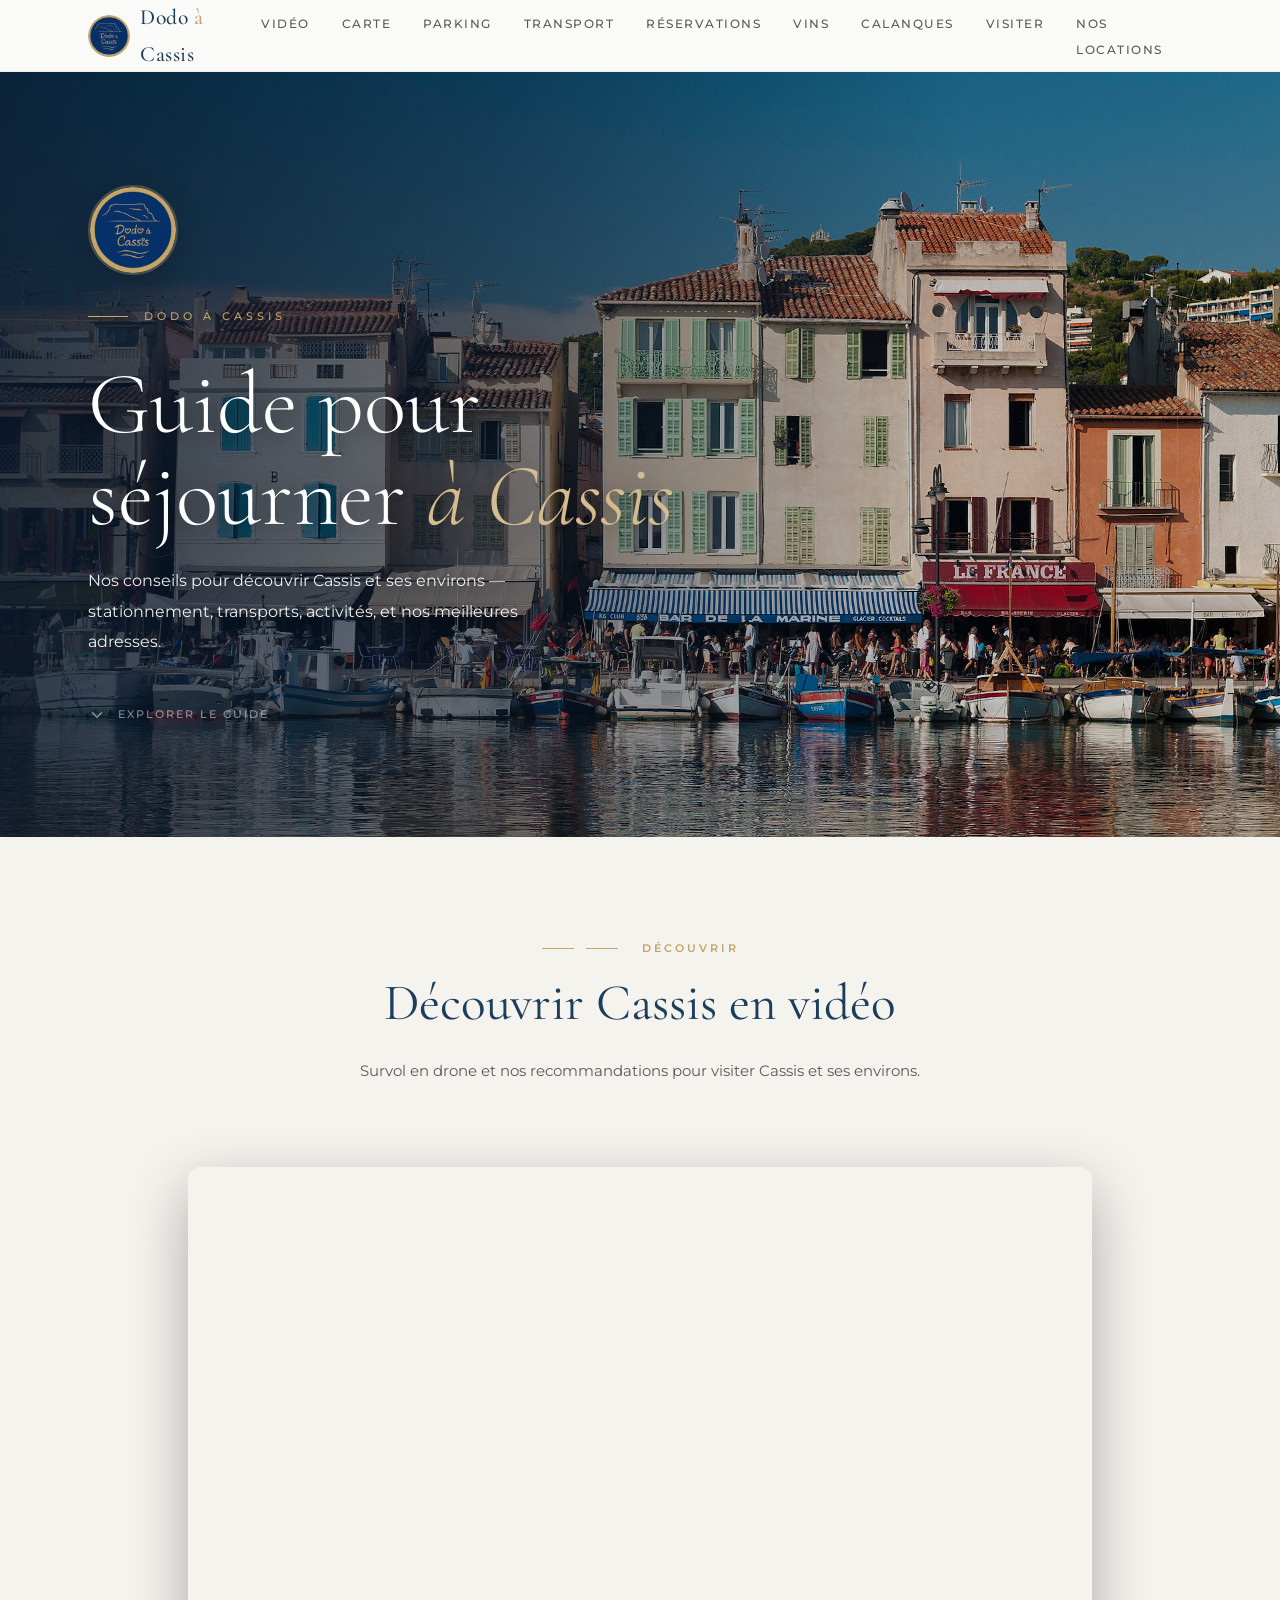
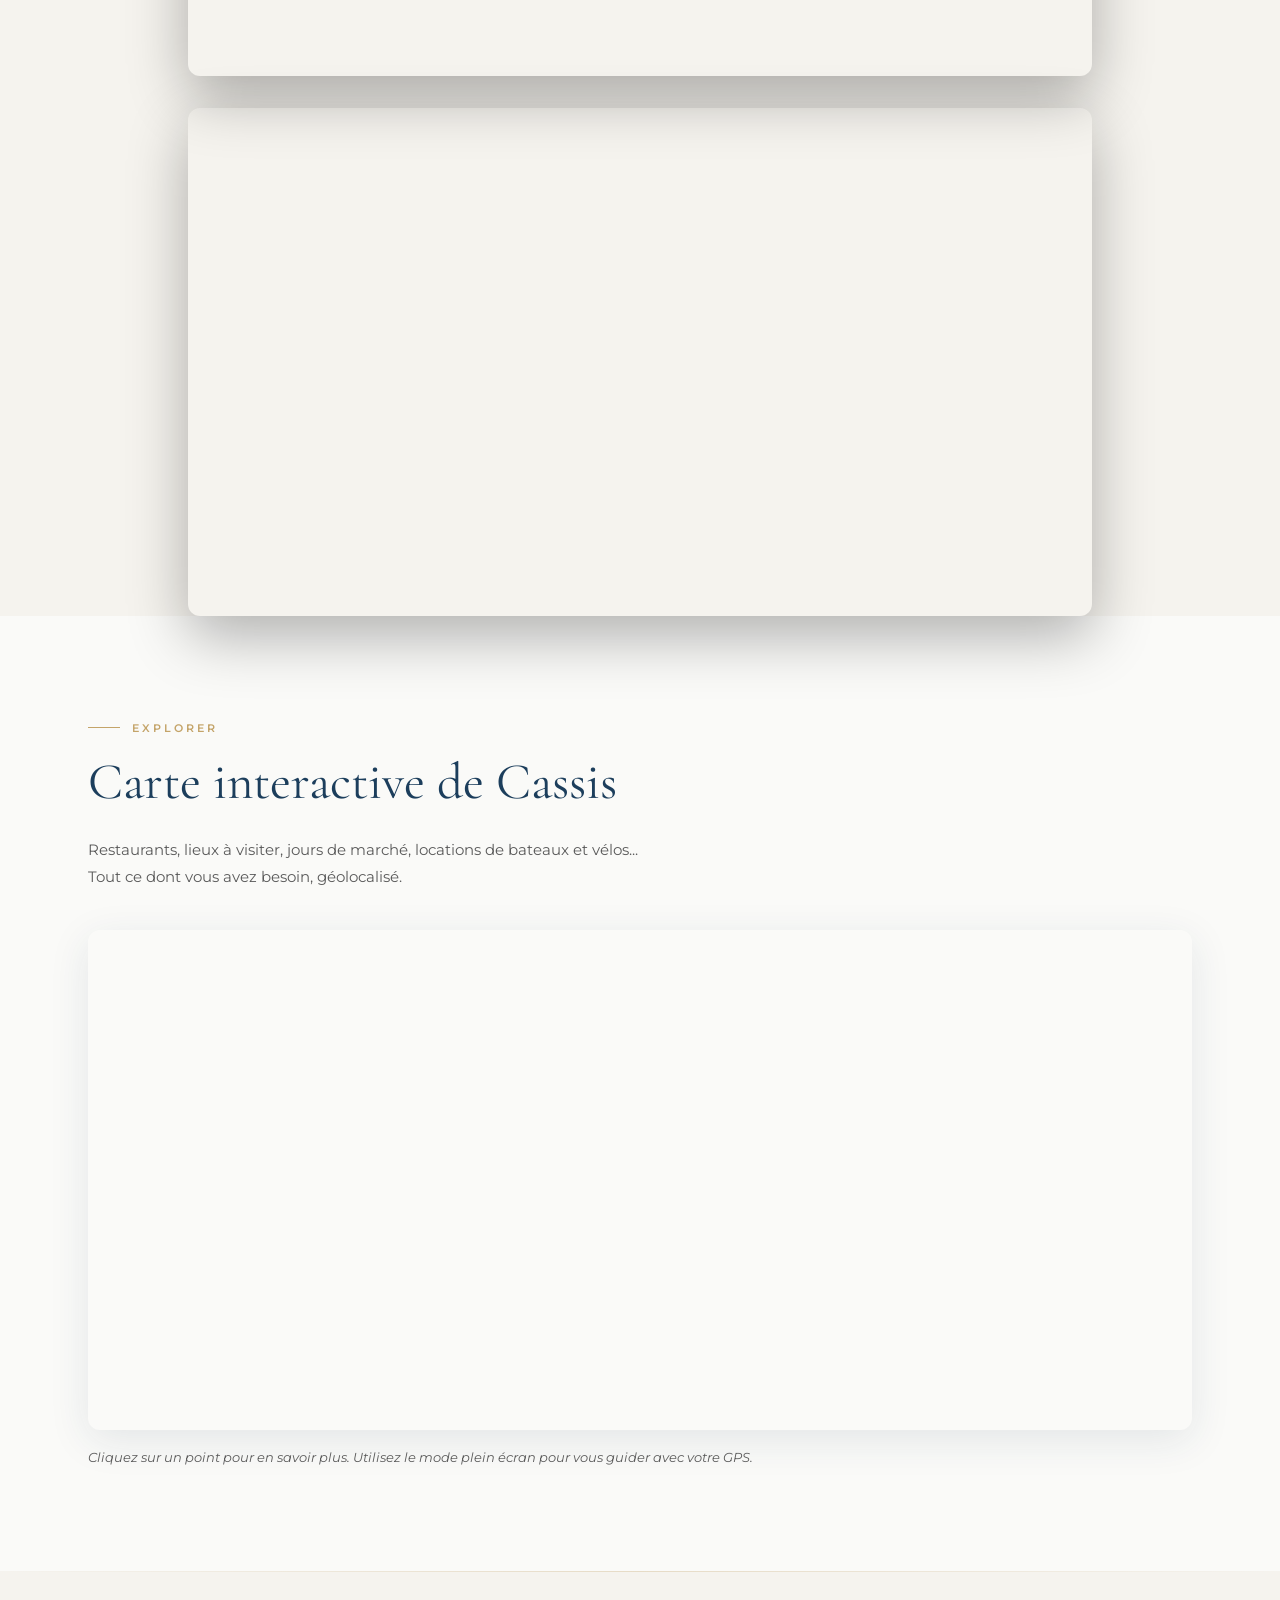
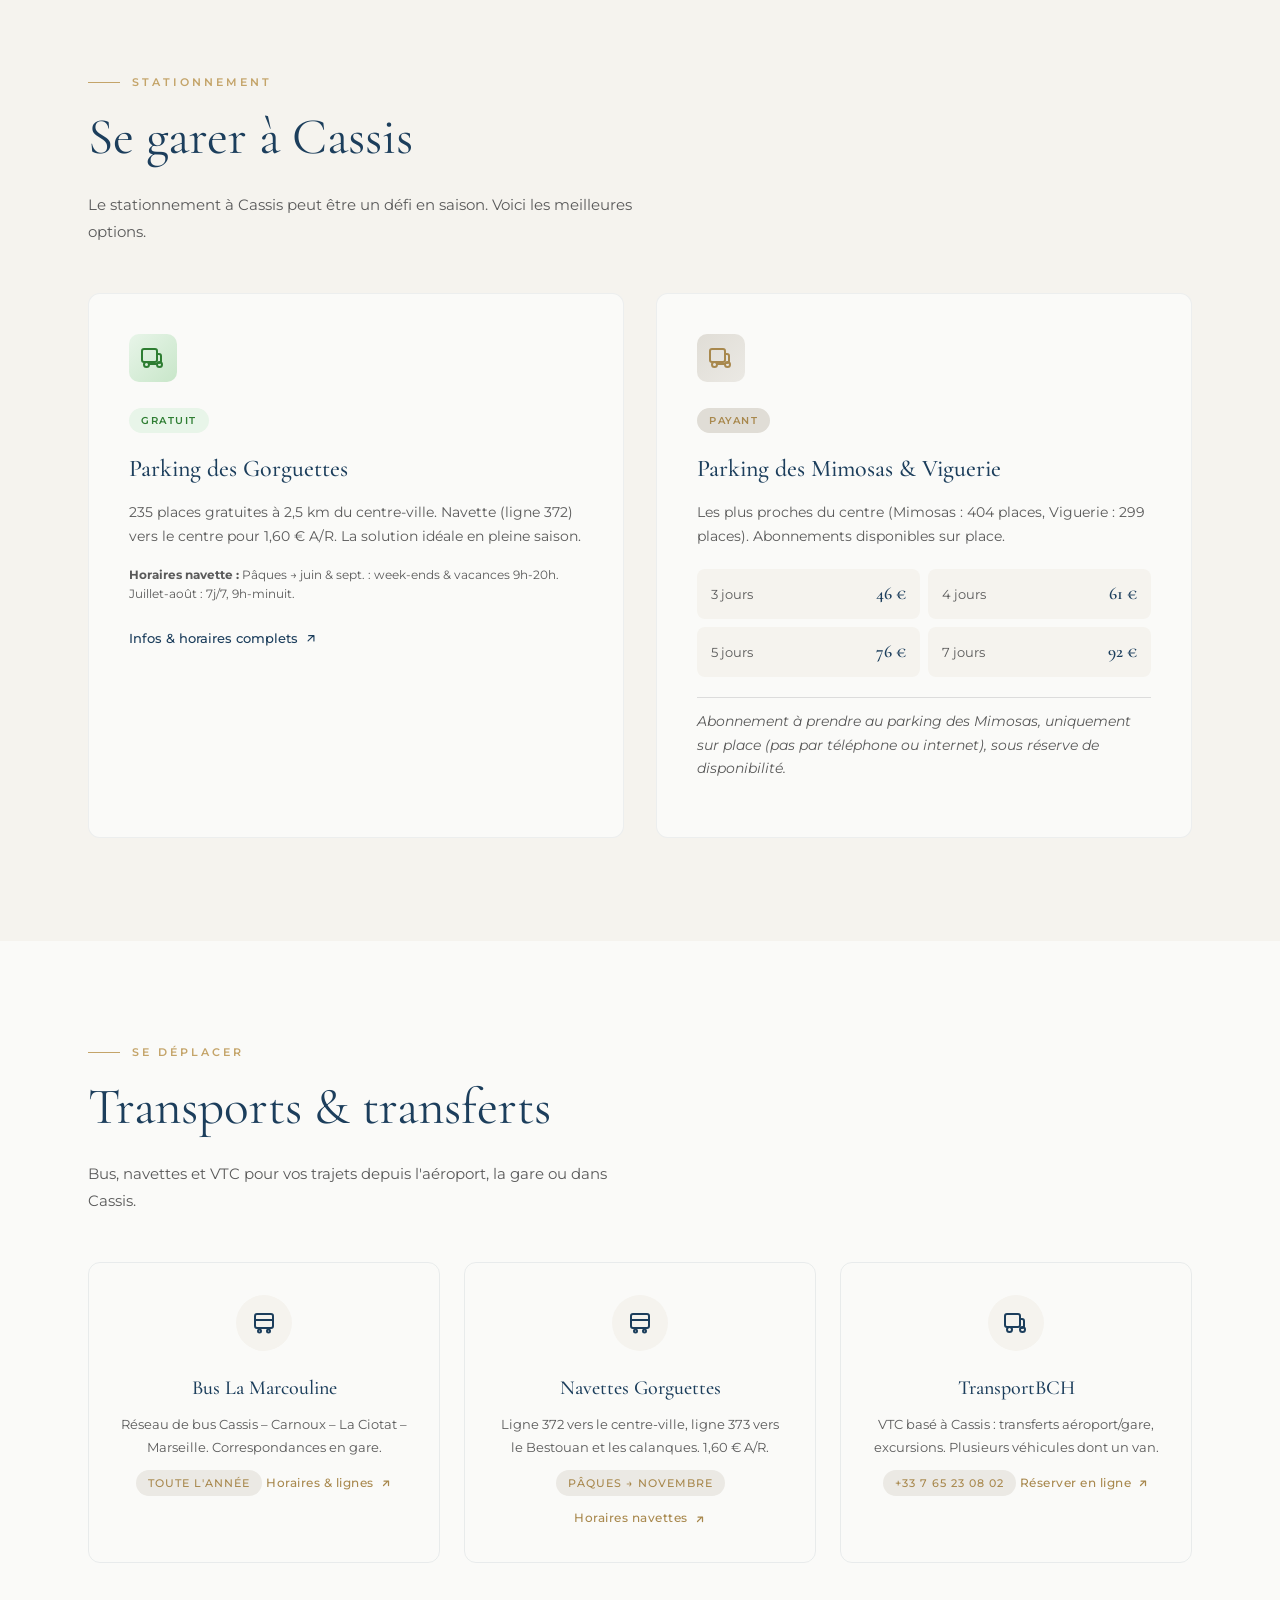
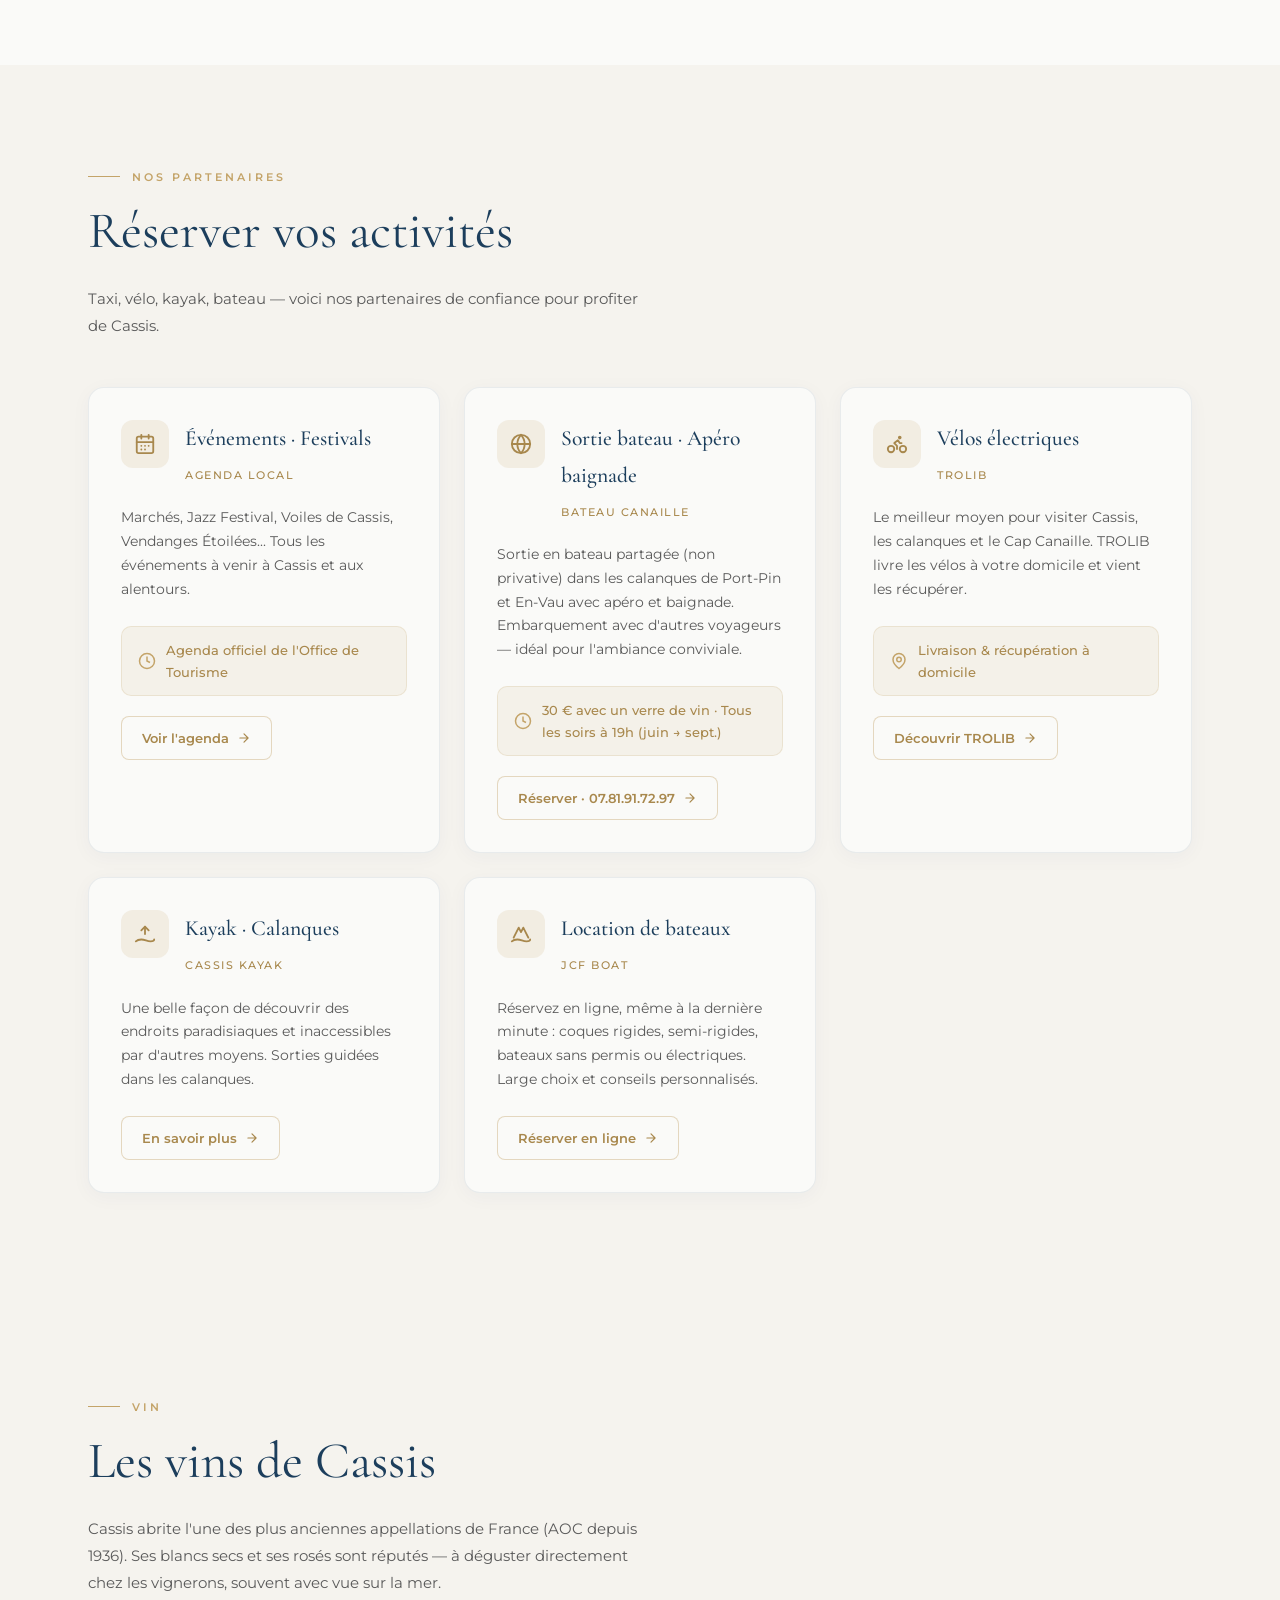
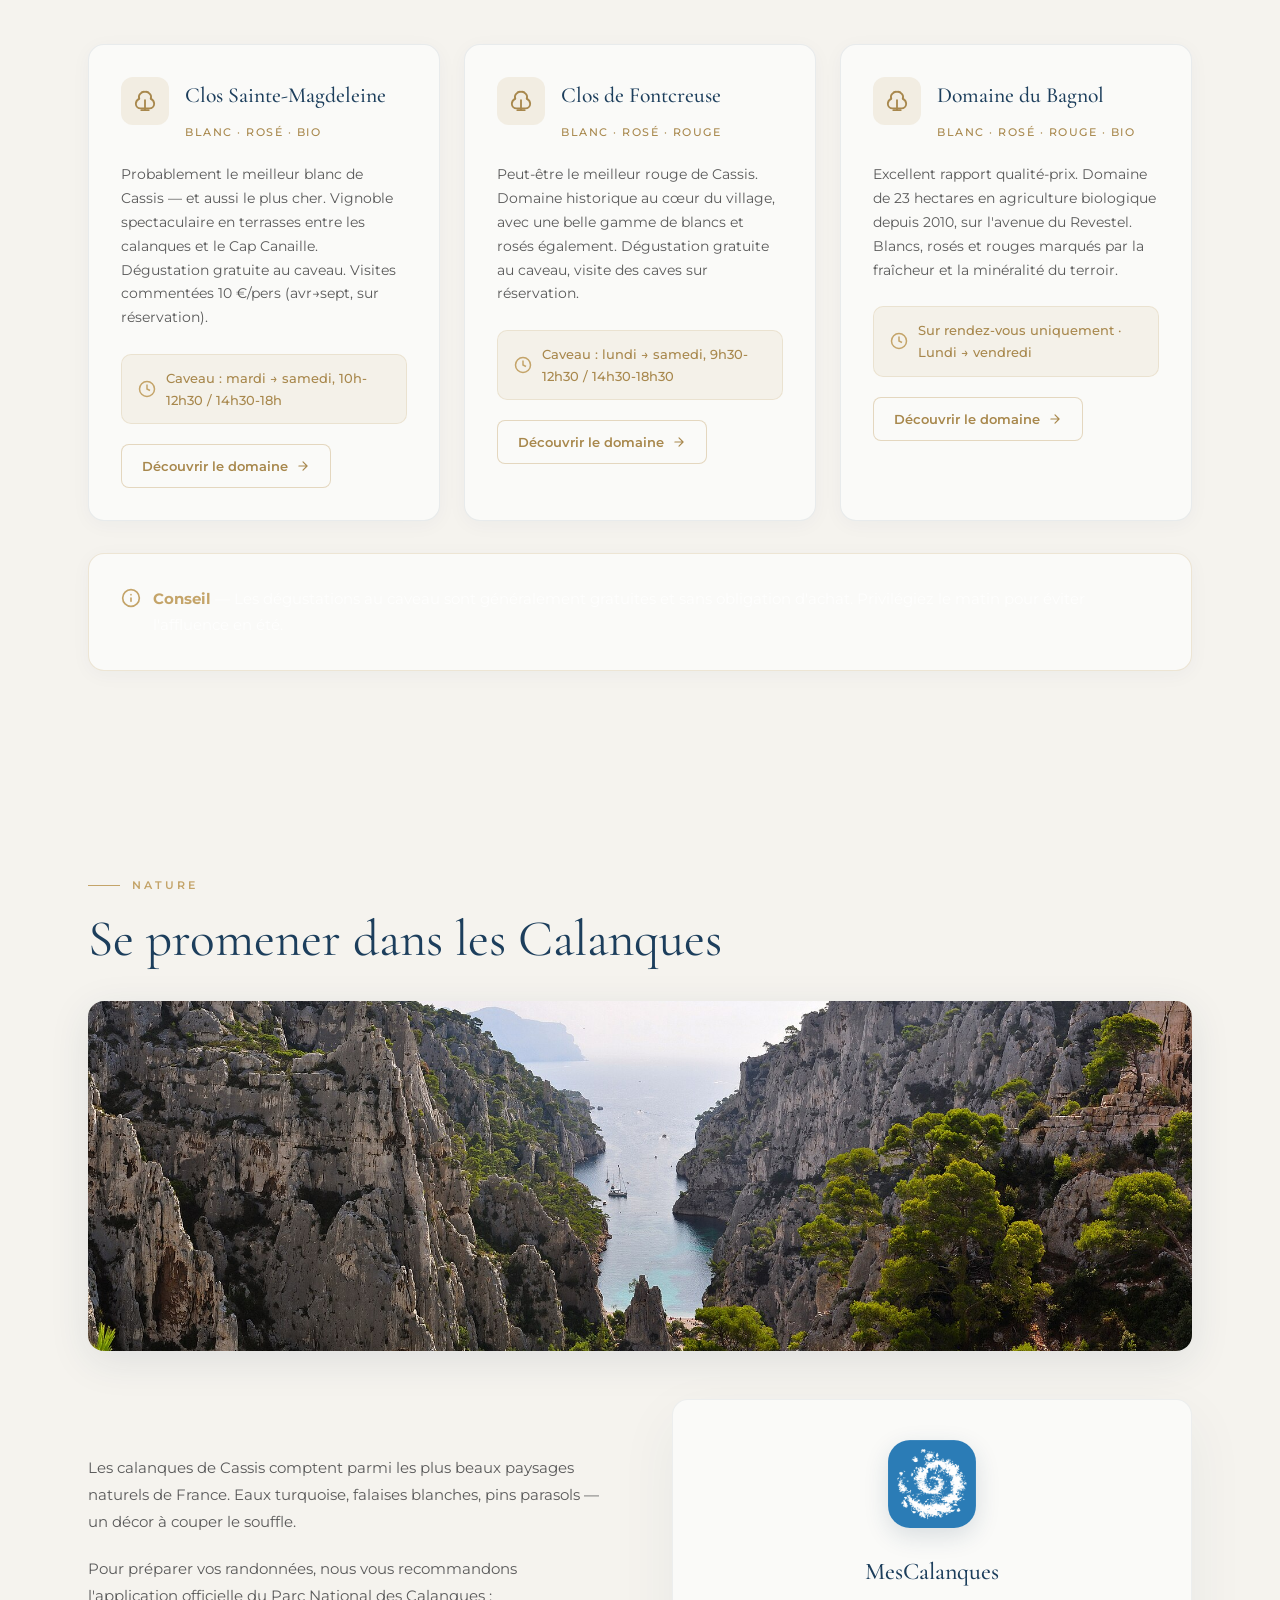
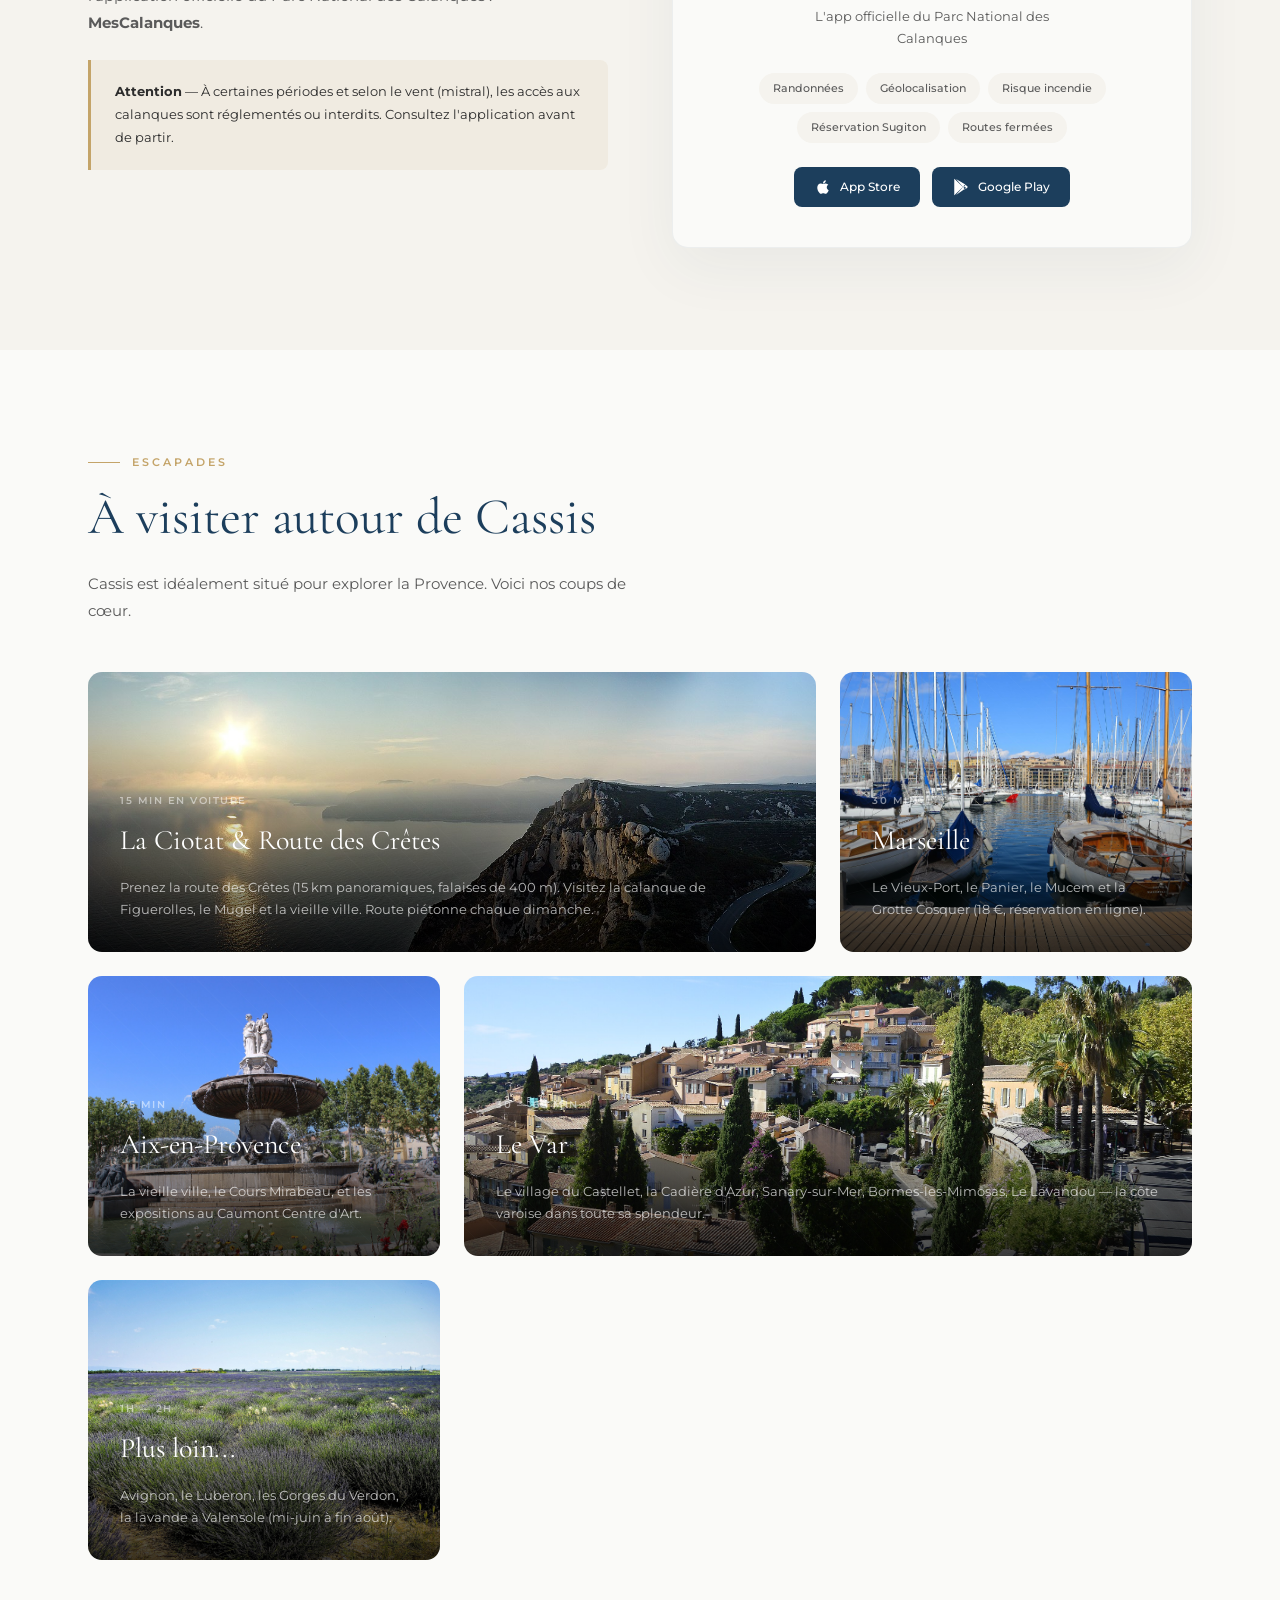
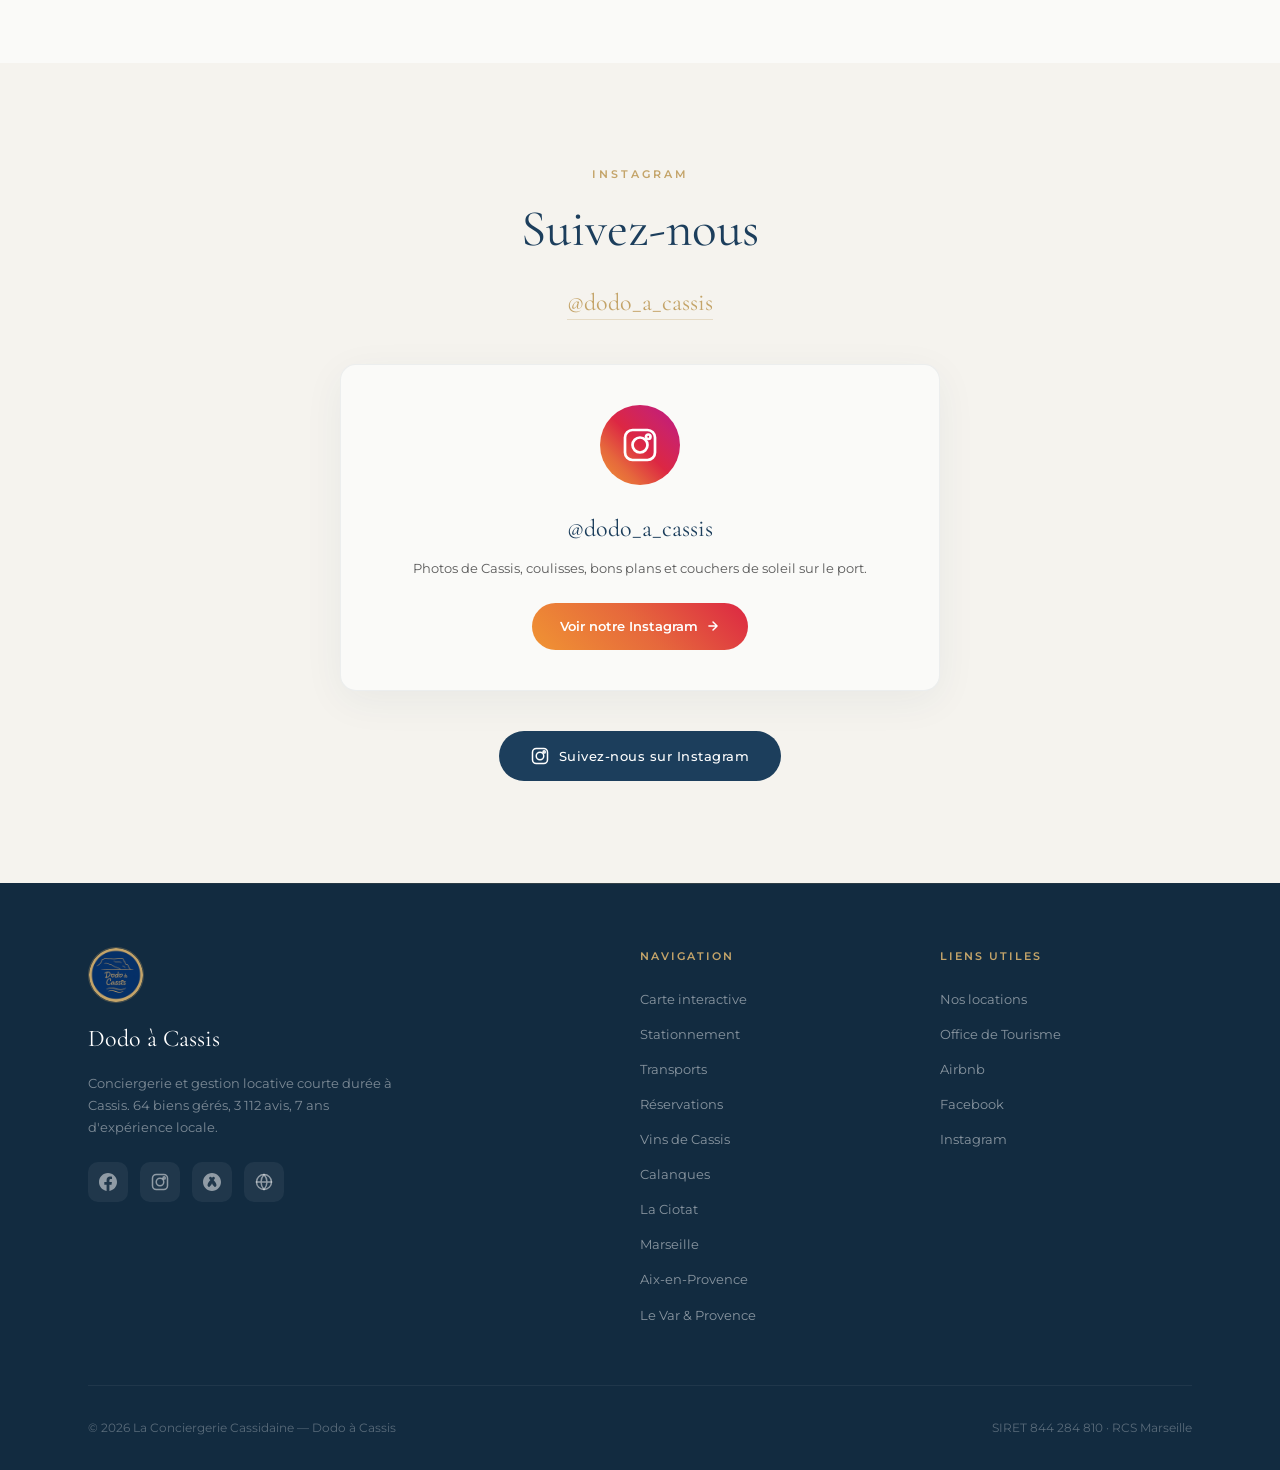
==== index.html @ c1a2d2fc "feat: add wine tasting section (Vins de Cassis) 3 domains: Clos Sainte-Magdeleine (best white), Clos" ====
<!DOCTYPE html>
<html lang="fr">
<head>
    <meta charset="UTF-8">
    <meta name="viewport" content="width=device-width, initial-scale=1.0">
    <title>Guide pour séjourner à Cassis — Dodo à Cassis</title>
    <link rel="preconnect" href="https://fonts.googleapis.com">
    <link rel="preconnect" href="https://fonts.gstatic.com" crossorigin>
    <link href="https://fonts.googleapis.com/css2?family=Cormorant+Garamond:ital,wght@0,300;0,400;0,500;0,600;0,700;1,300;1,400;1,500&family=Montserrat:ital,wght@0,300;0,400;0,500;0,600;0,700;1,400&display=swap" rel="stylesheet">
    <link rel="stylesheet" href="style.css">
</head>
<body>

    <!-- ==========================================
         NAVIGATION
         ========================================== -->
    <nav class="nav" id="nav">
        <div class="nav__inner">
            <a href="https://dodo-a-cassis.com" class="nav__logo">
                <img src="dodo_cassis_capcanaille_gold.png" alt="Dodo à Cassis" class="nav__logo-img">
                <span class="nav__logo-text">Dodo <em>à</em> Cassis</span>
            </a>
            <ul class="nav__links" id="navLinks">
                <li><a href="#video">Vidéo</a></li>
                <li><a href="#carte">Carte</a></li>
                <li><a href="#parking">Parking</a></li>
                <li><a href="#transport">Transport</a></li>
                <li><a href="#reservations">Réservations</a></li>
                <li><a href="#vins">Vins</a></li>
                <li><a href="#calanques">Calanques</a></li>
                <li><a href="#visiter">Visiter</a></li>
                <li><a href="https://dodo-a-cassis.com" target="_blank">Nos locations</a></li>
            </ul>
            <button class="nav__mobile-toggle" id="mobileToggle" aria-label="Menu">
                <span></span>
                <span></span>
                <span></span>
            </button>
        </div>
    </nav>

    <!-- ==========================================
         HERO
         ========================================== -->
    <section class="hero">
        <div class="hero__bg"></div>
        <div class="hero__pattern"></div>
        <div class="hero__content">
            <div class="hero__logo-wrapper">
                <img src="dodo_cassis_capcanaille_gold.png" alt="Dodo à Cassis" class="hero__logo">
            </div>
            <p class="hero__label">Dodo à Cassis</p>
            <h1 class="hero__title">Guide pour séjourner <em>à Cassis</em></h1>
            <p class="hero__subtitle">
                Nos conseils pour découvrir Cassis et ses environs — stationnement, transports, activités, et nos meilleures adresses.
            </p>
            <div class="hero__scroll">
                <a href="#carte">
                    <svg width="18" height="18" viewBox="0 0 24 24" fill="none" stroke="currentColor" stroke-width="2" stroke-linecap="round" stroke-linejoin="round"><polyline points="6 9 12 15 18 9"/></svg>
                    Explorer le guide
                </a>
            </div>
        </div>
        <div class="hero__deco"></div>
    </section>

    <!-- ==========================================
         VIDEO
         ========================================== -->
    <section style="background:var(--cream);padding:0;" id="video">
        <div class="container" style="padding-top:var(--section-padding);padding-bottom:calc(var(--section-padding) * 0.5);">
            <div class="reveal" style="text-align:center;">
                <p class="section-label" style="justify-content:center;"><span style="display:inline-block;width:32px;height:1px;background:var(--gold);margin-right:12px;vertical-align:middle;"></span>Découvrir</p>
                <h2 class="section-title">Découvrir Cassis en vidéo</h2>
                <p class="section-subtitle" style="margin:0 auto 2rem;">
                    Survol en drone et nos recommandations pour visiter Cassis et ses environs.
                </p>
            </div>
        </div>
        <div style="max-width:1000px;margin:0 auto;padding:0 clamp(1.5rem,4vw,3rem);">
            <!-- Video drone -->
            <div class="reveal reveal-delay-1" style="position:relative;padding-bottom:56.25%;height:0;border-radius:12px;overflow:hidden;box-shadow:0 20px 60px rgba(0,0,0,0.3);margin-bottom:2rem;">
                <iframe src="https://www.youtube.com/embed/UbqbiJ9AveE?rel=0&modestbranding=1&start=4" title="Cassis vu du ciel — Drone" frameborder="0" allow="accelerometer; autoplay; clipboard-write; encrypted-media; gyroscope; picture-in-picture" allowfullscreen style="position:absolute;top:0;left:0;width:100%;height:100%;"></iframe>
            </div>
            <!-- Video carte interactive -->
            <div class="reveal reveal-delay-2" style="position:relative;padding-bottom:56.25%;height:0;border-radius:12px;overflow:hidden;box-shadow:0 20px 60px rgba(0,0,0,0.3);">
                <iframe src="https://www.youtube.com/embed/mKFHBfoegTI?rel=0&modestbranding=1" title="Carte interactive de Cassis — Dodo à Cassis" frameborder="0" allow="accelerometer; autoplay; clipboard-write; encrypted-media; gyroscope; picture-in-picture" allowfullscreen style="position:absolute;top:0;left:0;width:100%;height:100%;"></iframe>
            </div>
        </div>
    </section>

    <!-- ==========================================
         CARTE INTERACTIVE
         ========================================== -->
    <section class="carte-section" id="carte">
        <div class="container">
            <div class="reveal">
                <p class="section-label">Explorer</p>
                <h2 class="section-title">Carte interactive de Cassis</h2>
                <p class="section-subtitle">
                    Restaurants, lieux à visiter, jours de marché, locations de bateaux et vélos... Tout ce dont vous avez besoin, géolocalisé.
                </p>
            </div>
            <div class="reveal reveal-delay-1" style="width:100%;border-radius:12px;overflow:hidden;margin-top:2.5rem;box-shadow:0 10px 40px rgba(28,62,92,0.1);">
                <iframe src="https://www.google.com/maps/d/u/0/embed?mid=1ZBq6OfjT7y-u83mIztomYptnmdU&ll=43.20346882754553%2C5.52403824956853&z=13" width="100%" height="500" style="border:0;display:block;" allowfullscreen loading="lazy"></iframe>
            </div>
            <p class="carte__map-hint reveal reveal-delay-2" style="font-size:13px;color:var(--text-light);margin-top:1rem;">
                <em>Cliquez sur un point pour en savoir plus. Utilisez le mode plein écran pour vous guider avec votre GPS.</em>
            </p>
        </div>
    </section>

    <!-- ==========================================
         PARKING
         ========================================== -->
    <section class="parking-section" id="parking">
        <div class="container">
            <div class="reveal">
                <p class="section-label">Stationnement</p>
                <h2 class="section-title">Se garer à Cassis</h2>
                <p class="section-subtitle">
                    Le stationnement à Cassis peut être un défi en saison. Voici les meilleures options.
                </p>
            </div>
            <div class="parking-grid">
                <!-- Gorguettes -->
                <div class="parking-card reveal reveal-delay-1">
                    <div class="parking-card__icon parking-card__icon--free">
                        <svg width="24" height="24" viewBox="0 0 24 24" fill="none" stroke="currentColor" stroke-width="2" stroke-linecap="round" stroke-linejoin="round">
                            <rect x="1" y="3" width="15" height="13" rx="2"/><path d="M16 8h2a2 2 0 0 1 2 2v5a2 2 0 0 1-2 2h-1"/><circle cx="5.5" cy="18.5" r="2.5"/><circle cx="18.5" cy="18.5" r="2.5"/><path d="M8 18h8"/>
                        </svg>
                    </div>
                    <span class="parking-card__badge parking-card__badge--free">Gratuit</span>
                    <h3>Parking des Gorguettes</h3>
                    <p>235 places gratuites à 2,5 km du centre-ville. Navette (ligne 372) vers le centre pour 1,60 &euro; A/R. La solution idéale en pleine saison.</p>
                    <p style="font-size:12px;color:var(--text-light);margin-top:0.5rem;line-height:1.6;">
                        <strong>Horaires navette :</strong> Pâques &rarr; juin &amp; sept. : week-ends &amp; vacances 9h-20h. Juillet-août : 7j/7, 9h-minuit.
                    </p>
                    <a href="https://www.ot-cassis.com/parking-relais-des-gorguettes.html" target="_blank" style="display:inline-flex;align-items:center;gap:6px;font-size:13px;font-weight:500;color:var(--blue);margin-top:0.5rem;">
                        Infos &amp; horaires complets
                        <svg width="14" height="14" viewBox="0 0 24 24" fill="none" stroke="currentColor" stroke-width="2" stroke-linecap="round" stroke-linejoin="round"><path d="M7 17l9.2-9.2M17 17V8H8"/></svg>
                    </a>
                </div>
                <!-- Mimosas / Viguerie -->
                <div class="parking-card reveal reveal-delay-2">
                    <div class="parking-card__icon parking-card__icon--paid">
                        <svg width="24" height="24" viewBox="0 0 24 24" fill="none" stroke="currentColor" stroke-width="2" stroke-linecap="round" stroke-linejoin="round">
                            <rect x="1" y="3" width="15" height="13" rx="2"/><path d="M16 8h2a2 2 0 0 1 2 2v5a2 2 0 0 1-2 2h-1"/><circle cx="5.5" cy="18.5" r="2.5"/><circle cx="18.5" cy="18.5" r="2.5"/><path d="M8 18h8"/>
                        </svg>
                    </div>
                    <span class="parking-card__badge parking-card__badge--paid">Payant</span>
                    <h3>Parking des Mimosas &amp; Viguerie</h3>
                    <p>Les plus proches du centre (Mimosas : 404 places, Viguerie : 299 places). Abonnements disponibles sur place.</p>
                    <div class="tarif-grid">
                        <div class="tarif-item">
                            <span class="tarif-item__duration">3 jours</span>
                            <span class="tarif-item__price">46 &euro;</span>
                        </div>
                        <div class="tarif-item">
                            <span class="tarif-item__duration">4 jours</span>
                            <span class="tarif-item__price">61 &euro;</span>
                        </div>
                        <div class="tarif-item">
                            <span class="tarif-item__duration">5 jours</span>
                            <span class="tarif-item__price">76 &euro;</span>
                        </div>
                        <div class="tarif-item">
                            <span class="tarif-item__duration">7 jours</span>
                            <span class="tarif-item__price">92 &euro;</span>
                        </div>
                    </div>
                    <p class="parking-card__note">
                        Abonnement à prendre au parking des Mimosas, uniquement sur place (pas par téléphone ou internet), sous réserve de disponibilité.
                    </p>
                </div>
            </div>
        </div>
    </section>

    <!-- ==========================================
         TRANSPORT
         ========================================== -->
    <section class="transport-section" id="transport">
        <div class="container">
            <div class="reveal">
                <p class="section-label">Se déplacer</p>
                <h2 class="section-title">Transports &amp; transferts</h2>
                <p class="section-subtitle">
                    Bus, navettes et VTC pour vos trajets depuis l'aéroport, la gare ou dans Cassis.
                </p>
            </div>
            <div class="transport-cards">
                <div class="transport-card reveal reveal-delay-1">
                    <div class="transport-card__icon">
                        <svg width="24" height="24" viewBox="0 0 24 24" fill="none" stroke="currentColor" stroke-width="2" stroke-linecap="round" stroke-linejoin="round">
                            <rect x="3" y="3" width="18" height="14" rx="2"/><path d="M3 9h18"/><circle cx="7.5" cy="20" r="1.5"/><circle cx="16.5" cy="20" r="1.5"/><path d="M5.5 17h13"/>
                        </svg>
                    </div>
                    <h3>Bus La Marcouline</h3>
                    <p>Réseau de bus Cassis &ndash; Carnoux &ndash; La Ciotat &ndash; Marseille. Correspondances en gare.</p>
                    <span class="period">Toute l'année</span>
                    <a href="https://www.plan.lametropolemobilite.fr/fr/" target="_blank" style="display:inline-flex;align-items:center;gap:6px;font-size:12px;font-weight:500;color:var(--gold-dark);margin-top:0.75rem;letter-spacing:0.5px;">
                        Horaires &amp; lignes
                        <svg width="12" height="12" viewBox="0 0 24 24" fill="none" stroke="currentColor" stroke-width="2.5" stroke-linecap="round" stroke-linejoin="round"><path d="M7 17l9.2-9.2M17 17V8H8"/></svg>
                    </a>
                </div>
                <div class="transport-card reveal reveal-delay-2">
                    <div class="transport-card__icon">
                        <svg width="24" height="24" viewBox="0 0 24 24" fill="none" stroke="currentColor" stroke-width="2" stroke-linecap="round" stroke-linejoin="round">
                            <rect x="3" y="3" width="18" height="14" rx="2"/><path d="M3 9h18"/><circle cx="7.5" cy="20" r="1.5"/><circle cx="16.5" cy="20" r="1.5"/><path d="M5.5 17h13"/>
                        </svg>
                    </div>
                    <h3>Navettes Gorguettes</h3>
                    <p>Ligne 372 vers le centre-ville, ligne 373 vers le Bestouan et les calanques. 1,60 &euro; A/R.</p>
                    <span class="period">Pâques &rarr; Novembre</span>
                    <a href="https://www.ot-cassis.com/parking-relais-des-gorguettes.html" target="_blank" style="display:inline-flex;align-items:center;gap:6px;font-size:12px;font-weight:500;color:var(--gold-dark);margin-top:0.75rem;letter-spacing:0.5px;">
                        Horaires navettes
                        <svg width="12" height="12" viewBox="0 0 24 24" fill="none" stroke="currentColor" stroke-width="2.5" stroke-linecap="round" stroke-linejoin="round"><path d="M7 17l9.2-9.2M17 17V8H8"/></svg>
                    </a>
                </div>
                <div class="transport-card reveal reveal-delay-3">
                    <div class="transport-card__icon">
                        <svg width="24" height="24" viewBox="0 0 24 24" fill="none" stroke="currentColor" stroke-width="2" stroke-linecap="round" stroke-linejoin="round">
                            <rect x="1" y="3" width="15" height="13" rx="2"/><path d="M16 8h2a2 2 0 0 1 2 2v5a2 2 0 0 1-2 2h-1"/><circle cx="5.5" cy="18.5" r="2.5"/><circle cx="18.5" cy="18.5" r="2.5"/>
                        </svg>
                    </div>
                    <h3>TransportBCH</h3>
                    <p>VTC bas&eacute; &agrave; Cassis : transferts a&eacute;roport/gare, excursions. Plusieurs v&eacute;hicules dont un van.</p>
                    <span class="period">+33 7 65 23 08 02</span>
                    <a href="https://www.transportbch.fr/" target="_blank" style="display:inline-flex;align-items:center;gap:6px;font-size:12px;font-weight:500;color:var(--gold-dark);margin-top:0.75rem;letter-spacing:0.5px;">
                        R&eacute;server en ligne
                        <svg width="12" height="12" viewBox="0 0 24 24" fill="none" stroke="currentColor" stroke-width="2.5" stroke-linecap="round" stroke-linejoin="round"><path d="M7 17l9.2-9.2M17 17V8H8"/></svg>
                    </a>
                </div>
            </div>
        </div>
    </section>

    <!-- ==========================================
         PARTENAIRES / RÉSERVATIONS
         ========================================== -->
    <section class="partners-section" id="reservations">
        <div class="container">
            <div class="reveal">
                <p class="section-label">Nos partenaires</p>
                <h2 class="section-title">Réserver vos activités</h2>
                <p class="section-subtitle">
                    Taxi, vélo, kayak, bateau — voici nos partenaires de confiance pour profiter de Cassis.
                </p>
            </div>
            <div class="partners-grid">

                <!-- Agenda local -->
                <div class="partner-card reveal reveal-delay-1">
                    <div class="partner-card__header">
                        <div class="partner-card__icon">
                            <svg width="22" height="22" viewBox="0 0 24 24" fill="none" stroke="currentColor" stroke-width="2" stroke-linecap="round" stroke-linejoin="round">
                                <rect x="3" y="4" width="18" height="18" rx="2"/><path d="M16 2v4M8 2v4M3 10h18"/><path d="M8 14h.01M12 14h.01M16 14h.01M8 18h.01M12 18h.01"/>
                            </svg>
                        </div>
                        <div>
                            <h3 class="partner-card__name">&Eacute;v&eacute;nements &middot; Festivals</h3>
                            <span class="partner-card__type">Agenda local</span>
                        </div>
                    </div>
                    <p class="partner-card__desc">
                        March&eacute;s, Jazz Festival, Voiles de Cassis, Vendanges &Eacute;toil&eacute;es... Tous les &eacute;v&eacute;nements &agrave; venir &agrave; Cassis et aux alentours.
                    </p>
                    <div class="partner-card__highlight">
                        <svg width="18" height="18" viewBox="0 0 24 24" fill="none" stroke="currentColor" stroke-width="2"><circle cx="12" cy="12" r="10"/><path d="M12 6v6l4 2"/></svg>
                        <span>Agenda officiel de l'Office de Tourisme</span>
                    </div>
                    <a href="https://www.ot-cassis.com/agenda.html" target="_blank" class="partner-card__cta">
                        Voir l'agenda
                        <svg width="14" height="14" viewBox="0 0 24 24" fill="none" stroke="currentColor" stroke-width="2" stroke-linecap="round" stroke-linejoin="round"><path d="M5 12h14M12 5l7 7-7 7"/></svg>
                    </a>
                </div>

                <!-- Bateau Canaille -->
                <div class="partner-card reveal reveal-delay-2">
                    <div class="partner-card__header">
                        <div class="partner-card__icon">
                            <svg width="22" height="22" viewBox="0 0 24 24" fill="none" stroke="currentColor" stroke-width="2" stroke-linecap="round" stroke-linejoin="round">
                                <circle cx="12" cy="12" r="10"/><path d="M12 2a14.5 14.5 0 000 20 14.5 14.5 0 000-20"/><path d="M2 12h20"/>
                            </svg>
                        </div>
                        <div>
                            <h3 class="partner-card__name">Sortie bateau &middot; Ap&eacute;ro baignade</h3>
                            <span class="partner-card__type">Bateau Canaille</span>
                        </div>
                    </div>
                    <p class="partner-card__desc">
                        Sortie en bateau partag&eacute;e (non privative) dans les calanques de Port-Pin et En-Vau avec ap&eacute;ro et baignade. Embarquement avec d'autres voyageurs &mdash; id&eacute;al pour l'ambiance conviviale.
                    </p>
                    <div class="partner-card__highlight">
                        <svg width="18" height="18" viewBox="0 0 24 24" fill="none" stroke="currentColor" stroke-width="2"><circle cx="12" cy="12" r="10"/><path d="M12 6v6l4 2"/></svg>
                        <span>30 &euro; avec un verre de vin &middot; Tous les soirs &agrave; 19h (juin &rarr; sept.)</span>
                    </div>
                    <a href="https://canaille-event.com/apero-baignade/" target="_blank" class="partner-card__cta">
                        R&eacute;server &middot; 07.81.91.72.97
                        <svg width="14" height="14" viewBox="0 0 24 24" fill="none" stroke="currentColor" stroke-width="2" stroke-linecap="round" stroke-linejoin="round"><path d="M5 12h14M12 5l7 7-7 7"/></svg>
                    </a>
                </div>

                <!-- TROLIB -->
                <div class="partner-card reveal reveal-delay-3">
                    <div class="partner-card__header">
                        <div class="partner-card__icon">
                            <svg width="22" height="22" viewBox="0 0 24 24" fill="none" stroke="currentColor" stroke-width="2" stroke-linecap="round" stroke-linejoin="round">
                                <circle cx="5.5" cy="17.5" r="3.5"/><circle cx="18.5" cy="17.5" r="3.5"/><path d="M15 6a1 1 0 100-2 1 1 0 000 2zM12 17.5V14l-3-3 4-3 2 3h2"/>
                            </svg>
                        </div>
                        <div>
                            <h3 class="partner-card__name">V&eacute;los &eacute;lectriques</h3>
                            <span class="partner-card__type">TROLIB</span>
                        </div>
                    </div>
                    <p class="partner-card__desc">
                        Le meilleur moyen pour visiter Cassis, les calanques et le Cap Canaille. TROLIB livre les vélos à votre domicile et vient les récupérer.
                    </p>
                    <div class="partner-card__highlight">
                        <svg width="18" height="18" viewBox="0 0 24 24" fill="none" stroke="currentColor" stroke-width="2"><path d="M20 10c0 6-8 12-8 12s-8-6-8-12a8 8 0 1116 0z"/><circle cx="12" cy="10" r="3"/></svg>
                        <span>Livraison &amp; r&eacute;cup&eacute;ration &agrave; domicile</span>
                    </div>
                    <a href="https://trolibcassis1.rezdy.com/?agentCode=LACONCE" target="_blank" class="partner-card__cta">
                        D&eacute;couvrir TROLIB
                        <svg width="14" height="14" viewBox="0 0 24 24" fill="none" stroke="currentColor" stroke-width="2" stroke-linecap="round" stroke-linejoin="round"><path d="M5 12h14M12 5l7 7-7 7"/></svg>
                    </a>
                </div>

                <!-- Cassis Kayak -->
                <div class="partner-card reveal reveal-delay-1">
                    <div class="partner-card__header">
                        <div class="partner-card__icon">
                            <svg width="22" height="22" viewBox="0 0 24 24" fill="none" stroke="currentColor" stroke-width="2" stroke-linecap="round" stroke-linejoin="round">
                                <path d="M2 20s2-2 6-2 6 2 10 2 4-2 4-2"/><path d="M12 4v8"/><path d="M8 8l4-4 4 4"/>
                            </svg>
                        </div>
                        <div>
                            <h3 class="partner-card__name">Kayak &middot; Calanques</h3>
                            <span class="partner-card__type">Cassis Kayak</span>
                        </div>
                    </div>
                    <p class="partner-card__desc">
                        Une belle façon de découvrir des endroits paradisiaques et inaccessibles par d'autres moyens. Sorties guidées dans les calanques.
                    </p>
                    <a href="https://cassis-kayak.com/" target="_blank" class="partner-card__cta">
                        En savoir plus
                        <svg width="14" height="14" viewBox="0 0 24 24" fill="none" stroke="currentColor" stroke-width="2" stroke-linecap="round" stroke-linejoin="round"><path d="M5 12h14M12 5l7 7-7 7"/></svg>
                    </a>
                </div>

                <!-- JCF Boat -->
                <div class="partner-card reveal reveal-delay-2">
                    <div class="partner-card__header">
                        <div class="partner-card__icon">
                            <svg width="22" height="22" viewBox="0 0 24 24" fill="none" stroke="currentColor" stroke-width="2" stroke-linecap="round" stroke-linejoin="round">
                                <path d="M2 20s2-2 6-2 6 2 10 2 4-2 4-2"/><path d="M4 16l5.5-11 2.5 5 2.5-5L20 16"/>
                            </svg>
                        </div>
                        <div>
                            <h3 class="partner-card__name">Location de bateaux</h3>
                            <span class="partner-card__type">JCF Boat</span>
                        </div>
                    </div>
                    <p class="partner-card__desc">
                        Réservez en ligne, même à la dernière minute : coques rigides, semi-rigides, bateaux sans permis ou électriques. Large choix et conseils personnalisés.
                    </p>
                    <a href="https://jcfboat.com/" target="_blank" class="partner-card__cta">
                        Réserver en ligne
                        <svg width="14" height="14" viewBox="0 0 24 24" fill="none" stroke="currentColor" stroke-width="2" stroke-linecap="round" stroke-linejoin="round"><path d="M5 12h14M12 5l7 7-7 7"/></svg>
                    </a>
                </div>

            </div>
        </div>
    </section>

    <!-- ==========================================
         VINS DE CASSIS
         ========================================== -->
    <section class="partners-section" id="vins">
        <div class="container">
            <div class="reveal">
                <p class="section-label">Vin</p>
                <h2 class="section-title">Les vins de Cassis</h2>
                <p class="section-subtitle">
                    Cassis abrite l'une des plus anciennes appellations de France (AOC depuis 1936). Ses blancs secs et ses ros&eacute;s sont r&eacute;put&eacute;s &mdash; &agrave; d&eacute;guster directement chez les vignerons, souvent avec vue sur la mer.
                </p>
            </div>
            <div class="partners-grid">

                <!-- Clos Sainte-Magdeleine -->
                <div class="partner-card reveal reveal-delay-1">
                    <div class="partner-card__header">
                        <div class="partner-card__icon">
                            <svg width="22" height="22" viewBox="0 0 24 24" fill="none" stroke="currentColor" stroke-width="2" stroke-linecap="round" stroke-linejoin="round">
                                <path d="M8 22h8"/><path d="M12 11v11"/><path d="M5.7 9.4A5 5 0 0 1 7 4a5 5 0 0 1 5-2 5 5 0 0 1 5 2 5 5 0 0 1 1.3 5.4"/>
                                <path d="M5.7 9.4C3.3 10.8 2 13 2 15c0 3 2.5 5 5 5h10c2.5 0 5-2 5-5 0-2-1.3-4.2-3.7-5.6"/>
                            </svg>
                        </div>
                        <div>
                            <h3 class="partner-card__name">Clos Sainte-Magdeleine</h3>
                            <span class="partner-card__type">Blanc &middot; Ros&eacute; &middot; Bio</span>
                        </div>
                    </div>
                    <p class="partner-card__desc">
                        Probablement le meilleur blanc de Cassis &mdash; et aussi le plus cher. Vignoble spectaculaire en terrasses entre les calanques et le Cap Canaille. D&eacute;gustation gratuite au caveau. Visites comment&eacute;es 10&nbsp;&euro;/pers (avr&rarr;sept, sur r&eacute;servation).
                    </p>
                    <div class="partner-card__highlight">
                        <svg width="18" height="18" viewBox="0 0 24 24" fill="none" stroke="currentColor" stroke-width="2"><circle cx="12" cy="12" r="10"/><path d="M12 6v6l4 2"/></svg>
                        <span>Caveau : mardi &rarr; samedi, 10h-12h30 / 14h30-18h</span>
                    </div>
                    <a href="https://www.clossaintemagdeleine.fr/" target="_blank" class="partner-card__cta">
                        D&eacute;couvrir le domaine
                        <svg width="14" height="14" viewBox="0 0 24 24" fill="none" stroke="currentColor" stroke-width="2" stroke-linecap="round" stroke-linejoin="round"><path d="M5 12h14M12 5l7 7-7 7"/></svg>
                    </a>
                </div>

                <!-- Clos de Fontcreuse -->
                <div class="partner-card reveal reveal-delay-2">
                    <div class="partner-card__header">
                        <div class="partner-card__icon">
                            <svg width="22" height="22" viewBox="0 0 24 24" fill="none" stroke="currentColor" stroke-width="2" stroke-linecap="round" stroke-linejoin="round">
                                <path d="M8 22h8"/><path d="M12 11v11"/><path d="M5.7 9.4A5 5 0 0 1 7 4a5 5 0 0 1 5-2 5 5 0 0 1 5 2 5 5 0 0 1 1.3 5.4"/>
                                <path d="M5.7 9.4C3.3 10.8 2 13 2 15c0 3 2.5 5 5 5h10c2.5 0 5-2 5-5 0-2-1.3-4.2-3.7-5.6"/>
                            </svg>
                        </div>
                        <div>
                            <h3 class="partner-card__name">Clos de Fontcreuse</h3>
                            <span class="partner-card__type">Blanc &middot; Ros&eacute; &middot; Rouge</span>
                        </div>
                    </div>
                    <p class="partner-card__desc">
                        Peut-&ecirc;tre le meilleur rouge de Cassis. Domaine historique au c&oelig;ur du village, avec une belle gamme de blancs et ros&eacute;s &eacute;galement. D&eacute;gustation gratuite au caveau, visite des caves sur r&eacute;servation.
                    </p>
                    <div class="partner-card__highlight">
                        <svg width="18" height="18" viewBox="0 0 24 24" fill="none" stroke="currentColor" stroke-width="2"><circle cx="12" cy="12" r="10"/><path d="M12 6v6l4 2"/></svg>
                        <span>Caveau : lundi &rarr; samedi, 9h30-12h30 / 14h30-18h30</span>
                    </div>
                    <a href="https://www.closdefontcreuse.fr/" target="_blank" class="partner-card__cta">
                        D&eacute;couvrir le domaine
                        <svg width="14" height="14" viewBox="0 0 24 24" fill="none" stroke="currentColor" stroke-width="2" stroke-linecap="round" stroke-linejoin="round"><path d="M5 12h14M12 5l7 7-7 7"/></svg>
                    </a>
                </div>

                <!-- Domaine du Bagnol -->
                <div class="partner-card reveal reveal-delay-3">
                    <div class="partner-card__header">
                        <div class="partner-card__icon">
                            <svg width="22" height="22" viewBox="0 0 24 24" fill="none" stroke="currentColor" stroke-width="2" stroke-linecap="round" stroke-linejoin="round">
                                <path d="M8 22h8"/><path d="M12 11v11"/><path d="M5.7 9.4A5 5 0 0 1 7 4a5 5 0 0 1 5-2 5 5 0 0 1 5 2 5 5 0 0 1 1.3 5.4"/>
                                <path d="M5.7 9.4C3.3 10.8 2 13 2 15c0 3 2.5 5 5 5h10c2.5 0 5-2 5-5 0-2-1.3-4.2-3.7-5.6"/>
                            </svg>
                        </div>
                        <div>
                            <h3 class="partner-card__name">Domaine du Bagnol</h3>
                            <span class="partner-card__type">Blanc &middot; Ros&eacute; &middot; Rouge &middot; Bio</span>
                        </div>
                    </div>
                    <p class="partner-card__desc">
                        Excellent rapport qualit&eacute;-prix. Domaine de 23 hectares en agriculture biologique depuis 2010, sur l'avenue du Revestel. Blancs, ros&eacute;s et rouges marqu&eacute;s par la fra&icirc;cheur et la min&eacute;ralit&eacute; du terroir.
                    </p>
                    <div class="partner-card__highlight">
                        <svg width="18" height="18" viewBox="0 0 24 24" fill="none" stroke="currentColor" stroke-width="2"><circle cx="12" cy="12" r="10"/><path d="M12 6v6l4 2"/></svg>
                        <span>Sur rendez-vous uniquement &middot; Lundi &rarr; vendredi</span>
                    </div>
                    <a href="https://www.domainedubagnol.fr/" target="_blank" class="partner-card__cta">
                        D&eacute;couvrir le domaine
                        <svg width="14" height="14" viewBox="0 0 24 24" fill="none" stroke="currentColor" stroke-width="2" stroke-linecap="round" stroke-linejoin="round"><path d="M5 12h14M12 5l7 7-7 7"/></svg>
                    </a>
                </div>

            </div>

            <!-- Conseil encart -->
            <div class="partner-card reveal" style="margin-top: 2rem; border-color: rgba(196, 164, 105, 0.25); position: relative; z-index: 1;">
                <div style="display: flex; align-items: flex-start; gap: 12px;">
                    <svg width="20" height="20" viewBox="0 0 24 24" fill="none" stroke="var(--gold)" stroke-width="2" stroke-linecap="round" stroke-linejoin="round" style="min-width:20px; margin-top:2px;">
                        <circle cx="12" cy="12" r="10"/><path d="M12 16v-4"/><path d="M12 8h.01"/>
                    </svg>
                    <p style="margin:0; font-size: 0.95rem; color: rgba(255,255,255,0.8);">
                        <strong style="color: var(--gold);">Conseil</strong> &mdash; Les d&eacute;gustations au caveau sont g&eacute;n&eacute;ralement gratuites et sans obligation d'achat. Privil&eacute;giez le matin pour &eacute;viter l'affluence en &eacute;t&eacute;.
                    </p>
                </div>
            </div>
        </div>
    </section>

    <!-- ==========================================
         CALANQUES
         ========================================== -->
    <section class="calanques-section" id="calanques">
        <div class="container">
            <div class="reveal">
                <p class="section-label">Nature</p>
                <h2 class="section-title">Se promener dans les Calanques</h2>
            </div>
            <!-- Photo pleine largeur -->
            <div class="reveal" style="margin-top:2rem;margin-bottom:2.5rem;border-radius:16px;overflow:hidden;height:350px;box-shadow:0 10px 40px rgba(28,62,92,0.1);">
                <img src="photo-calanque-envau.jpg" alt="Calanque d'En-Vau &agrave; Cassis, falaises blanches et eaux turquoise" style="width:100%;height:100%;object-fit:cover;" loading="lazy">
            </div>
            <div class="calanques__content">
                <div class="calanques__text reveal reveal-delay-1">
                    <p>
                        Les calanques de Cassis comptent parmi les plus beaux paysages naturels de France. Eaux turquoise, falaises blanches, pins parasols — un décor à couper le souffle.
                    </p>
                    <p>
                        Pour préparer vos randonnées, nous vous recommandons l'application officielle du Parc National des Calanques : <strong>MesCalanques</strong>.
                    </p>
                    <div class="calanques__warning">
                        <p>
                            <strong>Attention</strong> — À certaines périodes et selon le vent (mistral), les accès aux calanques sont réglementés ou interdits. Consultez l'application avant de partir.
                        </p>
                    </div>
                </div>
                <div class="calanques__app reveal reveal-delay-2">
                    <div class="calanques__app-icon">
                        <img src="mescalanques_icon.png" alt="Logo officiel de l'application Mes Calanques">
                    </div>
                    <h3>MesCalanques</h3>
                    <p>L'app officielle du Parc National des Calanques</p>
                    <div class="calanques__app-features">
                        <span>Randonnées</span>
                        <span>Géolocalisation</span>
                        <span>Risque incendie</span>
                        <span>Réservation Sugiton</span>
                        <span>Routes fermées</span>
                    </div>
                    <div class="app-buttons">
                        <a href="https://apps.apple.com/fr/app/mes-calanques/id1418542125" target="_blank" class="app-btn">
                            <svg width="18" height="18" viewBox="0 0 24 24" fill="currentColor"><path d="M17.05 20.28c-.98.95-2.05.8-3.08.35-1.09-.46-2.09-.48-3.24 0-1.44.62-2.2.44-3.06-.35C2.79 15.25 3.51 7.59 9.05 7.31c1.35.07 2.29.74 3.08.8 1.18-.24 2.31-.93 3.57-.84 1.51.12 2.65.72 3.4 1.8-3.12 1.87-2.38 5.98.48 7.13-.57 1.5-1.31 2.99-2.54 4.09zM12.03 7.25c-.15-2.23 1.66-4.07 3.74-4.25.29 2.58-2.34 4.5-3.74 4.25z"/></svg>
                            App Store
                        </a>
                        <a href="https://play.google.com/store/apps/details?id=fr.setavoo.infoparcpnc" target="_blank" class="app-btn">
                            <svg width="18" height="18" viewBox="0 0 24 24" fill="currentColor"><path d="M3.18 23.08L14.42 12 3.18.92A1.56 1.56 0 003 2v20a1.56 1.56 0 00.18 1.08zm12.68-9.64L5.37 1.44l12.45 7.19zM5.37 22.56l10.49-12L18.82 13.44zM20.16 10.79l-2.92-1.69-3.18 2.9 3.18 2.9 2.92-1.69a1.56 1.56 0 000-2.42z"/></svg>
                            Google Play
                        </a>
                    </div>
                </div>
            </div>
        </div>
    </section>

    <!-- ==========================================
         À VISITER
         ========================================== -->
    <section class="visiter-section" id="visiter">
        <div class="container">
            <div class="reveal">
                <p class="section-label">Escapades</p>
                <h2 class="section-title">À visiter autour de Cassis</h2>
                <p class="section-subtitle">
                    Cassis est idéalement situé pour explorer la Provence. Voici nos coups de cœur.
                </p>
            </div>
            <div class="visiter-grid">
                <a href="visiter-la-ciotat.html" class="visiter-card visiter-card--ciotat visiter-card--large reveal reveal-delay-1" style="text-decoration:none;cursor:pointer;background:linear-gradient(to bottom,transparent 45%,rgba(0,0,0,0.75) 100%),url('photo-route-cretes.jpg') center/cover no-repeat;">
                    <span class="visiter-card__distance">15 min en voiture</span>
                    <h3>La Ciotat &amp; Route des Cr&ecirc;tes</h3>
                    <p>Prenez la route des Cr&ecirc;tes (15 km panoramiques, falaises de 400 m). Visitez la calanque de Figuerolles, le Mugel et la vieille ville. Route pi&eacute;tonne chaque dimanche.</p>
                </a>
                <a href="visiter-marseille.html" class="visiter-card visiter-card--marseille reveal reveal-delay-2" style="text-decoration:none;cursor:pointer;background:linear-gradient(to bottom,transparent 45%,rgba(0,0,0,0.75) 100%),url('photo-marseille-vieux-port.jpg') center/cover no-repeat;">
                    <span class="visiter-card__distance">30 min</span>
                    <h3>Marseille</h3>
                    <p>Le Vieux-Port, le Panier, le Mucem et la Grotte Cosquer (18 &euro;, r&eacute;servation en ligne).</p>
                </a>
                <a href="visiter-aix.html" class="visiter-card visiter-card--aix reveal reveal-delay-1" style="text-decoration:none;cursor:pointer;background:linear-gradient(to bottom,transparent 45%,rgba(0,0,0,0.75) 100%),url('photo-aix-rotonde.jpg') center/cover no-repeat;">
                    <span class="visiter-card__distance">45 min</span>
                    <h3>Aix-en-Provence</h3>
                    <p>La vieille ville, le Cours Mirabeau, et les expositions au Caumont Centre d'Art.</p>
                </a>
                <a href="visiter-environs.html" class="visiter-card visiter-card--var visiter-card--large reveal reveal-delay-2" style="text-decoration:none;cursor:pointer;background:linear-gradient(to bottom,transparent 45%,rgba(0,0,0,0.75) 100%),url('photo-bormes-village.jpg') center/cover no-repeat;">
                    <span class="visiter-card__distance">30 &mdash; 60 min</span>
                    <h3>Le Var</h3>
                    <p>Le village du Castellet, la Cadi&egrave;re d'Azur, Sanary-sur-Mer, Bormes-les-Mimosas, Le Lavandou &mdash; la c&ocirc;te varoise dans toute sa splendeur.</p>
                </a>
                <a href="visiter-environs.html#plus-loin" class="visiter-card visiter-card--loin reveal reveal-delay-3" style="text-decoration:none;cursor:pointer;background:linear-gradient(to bottom,transparent 45%,rgba(0,0,0,0.75) 100%),url('photo-lavande-valensole.jpg') center/cover no-repeat;">
                    <span class="visiter-card__distance">1h &mdash; 2h</span>
                    <h3>Plus loin...</h3>
                    <p>Avignon, le Luberon, les Gorges du Verdon, la lavande &agrave; Valensole (mi-juin &agrave; fin ao&ucirc;t).</p>
                </a>
            </div>
        </div>
    </section>

    <!-- ==========================================
         INSTAGRAM
         ========================================== -->
    <section class="instagram-section" id="instagram">
        <div class="container">
            <div class="reveal">
                <p class="section-label">Instagram</p>
                <h2 class="section-title">Suivez-nous</h2>
                <p class="instagram__handle">
                    <a href="https://www.instagram.com/dodo_a_cassis/" target="_blank">@dodo_a_cassis</a>
                </p>
            </div>
            <div class="reveal reveal-delay-1" style="max-width:600px;margin:0 auto;">
                <a href="https://www.instagram.com/dodo_a_cassis/" target="_blank" style="display:block;background:var(--white);border-radius:16px;padding:2.5rem;text-align:center;text-decoration:none;border:1px solid rgba(28,62,92,0.06);box-shadow:0 10px 40px rgba(28,62,92,0.06);transition:transform 0.3s,box-shadow 0.3s;">
                    <div style="width:80px;height:80px;margin:0 auto 1.5rem;border-radius:50%;background:linear-gradient(45deg,#f09433,#e6683c,#dc2743,#cc2366,#bc1888);display:flex;align-items:center;justify-content:center;">
                        <svg width="36" height="36" viewBox="0 0 24 24" fill="none" stroke="#fff" stroke-width="1.8"><rect x="2" y="2" width="20" height="20" rx="5"/><circle cx="12" cy="12" r="5"/><circle cx="17.5" cy="6.5" r="1.5"/></svg>
                    </div>
                    <p style="font-family:var(--font-display);font-size:1.5rem;color:var(--blue);margin-bottom:0.5rem;">@dodo_a_cassis</p>
                    <p style="font-size:13px;color:var(--text-light);margin-bottom:1.5rem;line-height:1.7;">Photos de Cassis, coulisses, bons plans et couchers de soleil sur le port.</p>
                    <span style="display:inline-flex;align-items:center;gap:8px;padding:12px 28px;border-radius:50px;background:linear-gradient(45deg,#f09433,#e6683c,#dc2743);color:#fff;font-size:13px;font-weight:600;">
                        Voir notre Instagram
                        <svg width="14" height="14" viewBox="0 0 24 24" fill="none" stroke="currentColor" stroke-width="2.5" stroke-linecap="round" stroke-linejoin="round"><path d="M5 12h14M12 5l7 7-7 7"/></svg>
                    </span>
                </a>
            </div>
            <div class="instagram__follow reveal reveal-delay-2">
                <a href="https://www.instagram.com/dodo_a_cassis/" target="_blank" class="btn-instagram">
                    <svg width="18" height="18" viewBox="0 0 24 24" fill="none" stroke="currentColor" stroke-width="2"><rect x="2" y="2" width="20" height="20" rx="5"/><circle cx="12" cy="12" r="5"/><circle cx="17.5" cy="6.5" r="1.5"/></svg>
                    Suivez-nous sur Instagram
                </a>
            </div>
        </div>
    </section>

    <!-- ==========================================
         FOOTER
         ========================================== -->
    <footer class="footer">
        <div class="container">
            <div class="footer__grid">
                <div class="footer__brand">
                    <img src="dodo_cassis_capcanaille_gold.png" alt="Dodo à Cassis" style="width:56px;height:56px;border-radius:50%;margin-bottom:1rem;border:1px solid rgba(196,164,105,0.3);">
                    <h3>Dodo à Cassis</h3>
                    <p>Conciergerie et gestion locative courte durée à Cassis. 64 biens gérés, 3 112 avis, 7 ans d'expérience locale.</p>
                    <div class="footer__socials">
                        <a href="https://www.facebook.com/DodoaCassis/" target="_blank" class="footer__social-link" aria-label="Facebook">
                            <svg width="18" height="18" viewBox="0 0 24 24" fill="currentColor"><path d="M24 12.073c0-6.627-5.373-12-12-12s-12 5.373-12 12c0 5.99 4.388 10.954 10.125 11.854v-8.385H7.078v-3.47h3.047V9.43c0-3.007 1.792-4.669 4.533-4.669 1.312 0 2.686.235 2.686.235v2.953H15.83c-1.491 0-1.956.925-1.956 1.874v2.25h3.328l-.532 3.47h-2.796v8.385C19.612 23.027 24 18.062 24 12.073z"/></svg>
                        </a>
                        <a href="https://www.instagram.com/dodo_a_cassis/" target="_blank" class="footer__social-link" aria-label="Instagram">
                            <svg width="18" height="18" viewBox="0 0 24 24" fill="none" stroke="currentColor" stroke-width="2"><rect x="2" y="2" width="20" height="20" rx="5"/><circle cx="12" cy="12" r="5"/><circle cx="17.5" cy="6.5" r="1.5"/></svg>
                        </a>
                        <a href="https://www.airbnb.fr/users/show/20510333" target="_blank" class="footer__social-link" aria-label="Airbnb">
                            <svg width="18" height="18" viewBox="0 0 24 24" fill="currentColor"><path d="M12 0C5.4 0 0 5.4 0 12s5.4 12 12 12 12-5.4 12-12S18.6 0 12 0zm5.7 17.4c-.3.6-.9 1.2-1.5 1.2-.3 0-.6-.15-.9-.3-1.8-1.2-3-3.3-3.3-4.5-.3 1.2-1.5 3.3-3.3 4.5-.3.15-.6.3-.9.3-.6 0-1.2-.6-1.5-1.2-.3-.6-.3-1.5 0-2.7.6-1.8 2.1-3.9 3.6-5.4-.6-.3-1.2-.9-1.5-1.5-.3-.6-.3-1.2 0-1.8.3-.6.9-.9 1.5-.9s1.2.3 1.5.6l.6.9.6-.9c.3-.3.9-.6 1.5-.6s1.2.3 1.5.9c.3.6.3 1.2 0 1.8-.3.6-.9 1.2-1.5 1.5 1.5 1.5 3 3.6 3.6 5.4.3 1.2.3 2.1 0 2.7z"/></svg>
                        </a>
                        <a href="https://dodo-a-cassis.com" target="_blank" class="footer__social-link" aria-label="Site web">
                            <svg width="18" height="18" viewBox="0 0 24 24" fill="none" stroke="currentColor" stroke-width="2" stroke-linecap="round" stroke-linejoin="round"><circle cx="12" cy="12" r="10"/><path d="M2 12h20M12 2a15.3 15.3 0 014 10 15.3 15.3 0 01-4 10 15.3 15.3 0 01-4-10 15.3 15.3 0 014-10z"/></svg>
                        </a>
                    </div>
                </div>
                <div class="footer__col">
                    <h4>Navigation</h4>
                    <ul>
                        <li><a href="#carte">Carte interactive</a></li>
                        <li><a href="#parking">Stationnement</a></li>
                        <li><a href="#transport">Transports</a></li>
                        <li><a href="#reservations">R&eacute;servations</a></li>
                        <li><a href="#vins">Vins de Cassis</a></li>
                        <li><a href="#calanques">Calanques</a></li>
                        <li><a href="visiter-la-ciotat.html">La Ciotat</a></li>
                        <li><a href="visiter-marseille.html">Marseille</a></li>
                        <li><a href="visiter-aix.html">Aix-en-Provence</a></li>
                        <li><a href="visiter-environs.html">Le Var &amp; Provence</a></li>
                    </ul>
                </div>
                <div class="footer__col">
                    <h4>Liens utiles</h4>
                    <ul>
                        <li><a href="https://dodo-a-cassis.com" target="_blank">Nos locations</a></li>
                        <li><a href="https://www.ot-cassis.com" target="_blank">Office de Tourisme</a></li>
                        <li><a href="https://www.airbnb.fr/users/show/20510333" target="_blank">Airbnb</a></li>
                        <li><a href="https://www.facebook.com/DodoaCassis/" target="_blank">Facebook</a></li>
                        <li><a href="https://www.instagram.com/dodo_a_cassis/" target="_blank">Instagram</a></li>
                    </ul>
                </div>
            </div>
            <div class="footer__bottom">
                <p>&copy; 2026 La Conciergerie Cassidaine &mdash; Dodo &agrave; Cassis</p>
                <p class="footer__legal">SIRET 844 284 810 &middot; RCS Marseille</p>
            </div>
        </div>
    </footer>

    <!-- ==========================================
         JAVASCRIPT
         ========================================== -->
    <script>
        // Scroll reveal
        const reveals = document.querySelectorAll('.reveal');
        const observer = new IntersectionObserver((entries) => {
            entries.forEach(entry => {
                if (entry.isIntersecting) {
                    entry.target.classList.add('visible');
                }
            });
        }, { threshold: 0.1, rootMargin: '0px 0px -40px 0px' });

        reveals.forEach(el => observer.observe(el));

        // Nav scroll effect
        const nav = document.getElementById('nav');
        window.addEventListener('scroll', () => {
            nav.classList.toggle('scrolled', window.scrollY > 20);
        });

        // Mobile menu toggle
        const toggle = document.getElementById('mobileToggle');
        const navLinks = document.getElementById('navLinks');
        toggle.addEventListener('click', () => {
            toggle.classList.toggle('active');
            navLinks.classList.toggle('open');
        });

        // Close mobile menu on link click
        navLinks.querySelectorAll('a').forEach(link => {
            link.addEventListener('click', () => {
                toggle.classList.remove('active');
                navLinks.classList.remove('open');
            });
        });
    </script>

</body>
</html>
---- style.css ----
/* ========================================
   CSS VARIABLES — BRAND BIBLE
   ======================================== */
:root {
    --blue: #1C3E5C;
    --blue-light: #2A5580;
    --blue-dark: #122B40;
    --gold: #C4A469;
    --gold-light: #D4BC8E;
    --gold-dark: #A8884D;
    --sand: #E0DDD6;
    --sand-light: #EBE9E4;
    --cream: #F5F3EE;
    --white: #FAFAF8;
    --gray: #DCDCDC;
    --gray-dark: #8A8A8A;
    --text: #2C2C2C;
    --text-light: #5A5A5A;

    --font-display: 'Cormorant Garamond', Georgia, serif;
    --font-body: 'Montserrat', 'Helvetica Neue', sans-serif;

    --nav-height: 72px;
    --section-padding: clamp(4rem, 8vw, 7rem);
}

/* ========================================
   RESET & BASE
   ======================================== */
*, *::before, *::after {
    margin: 0;
    padding: 0;
    box-sizing: border-box;
}

html {
    scroll-behavior: smooth;
    scroll-padding-top: var(--nav-height);
}

body {
    font-family: var(--font-body);
    font-size: 15px;
    line-height: 1.7;
    color: var(--text);
    background: var(--white);
    -webkit-font-smoothing: antialiased;
    overflow-x: hidden;
}

img {
    max-width: 100%;
    display: block;
}

a {
    color: var(--blue);
    text-decoration: none;
    transition: color 0.3s ease;
}

a:hover {
    color: var(--gold);
}

/* ========================================
   TYPOGRAPHY
   ======================================== */
.section-label {
    font-family: var(--font-body);
    font-size: 11px;
    font-weight: 600;
    letter-spacing: 3px;
    text-transform: uppercase;
    color: var(--gold);
    margin-bottom: 1rem;
    display: flex;
    align-items: center;
    gap: 12px;
}

.section-label::before {
    content: '';
    display: block;
    width: 32px;
    height: 1px;
    background: var(--gold);
}

.section-title {
    font-family: var(--font-display);
    font-size: clamp(2rem, 4vw, 3.2rem);
    font-weight: 400;
    line-height: 1.15;
    color: var(--blue);
    margin-bottom: 1.5rem;
}

.section-subtitle {
    font-family: var(--font-body);
    font-size: 15px;
    font-weight: 400;
    color: var(--text-light);
    max-width: 560px;
    line-height: 1.8;
}

/* ========================================
   LAYOUT
   ======================================== */
.container {
    max-width: 1200px;
    margin: 0 auto;
    padding: 0 clamp(1.5rem, 4vw, 3rem);
}

.container--narrow {
    max-width: 900px;
}

section {
    padding: var(--section-padding) 0;
}

/* ========================================
   SCROLL ANIMATIONS
   ======================================== */
.reveal {
    opacity: 0;
    transform: translateY(30px);
    transition: opacity 0.8s cubic-bezier(0.25, 0.46, 0.45, 0.94),
                transform 0.8s cubic-bezier(0.25, 0.46, 0.45, 0.94);
}

.reveal.visible {
    opacity: 1;
    transform: translateY(0);
}

.reveal-delay-1 { transition-delay: 0.1s; }
.reveal-delay-2 { transition-delay: 0.2s; }
.reveal-delay-3 { transition-delay: 0.3s; }
.reveal-delay-4 { transition-delay: 0.4s; }

/* ========================================
   NAVIGATION
   ======================================== */
.nav {
    position: fixed;
    top: 0;
    left: 0;
    right: 0;
    height: var(--nav-height);
    background: rgba(250, 250, 248, 0.92);
    backdrop-filter: blur(20px);
    -webkit-backdrop-filter: blur(20px);
    z-index: 1000;
    border-bottom: 1px solid rgba(28, 62, 92, 0.06);
    transition: box-shadow 0.3s ease;
}

.nav.scrolled {
    box-shadow: 0 2px 40px rgba(28, 62, 92, 0.08);
}

.nav__inner {
    max-width: 1200px;
    margin: 0 auto;
    padding: 0 clamp(1.5rem, 4vw, 3rem);
    height: 100%;
    display: flex;
    align-items: center;
    justify-content: space-between;
}

.nav__logo {
    display: flex;
    align-items: center;
    gap: 10px;
}

.nav__logo-img {
    width: 42px;
    height: 42px;
    border-radius: 50%;
    object-fit: cover;
}

.nav__logo-text {
    font-family: var(--font-display);
    font-size: 1.35rem;
    font-weight: 500;
    color: var(--blue);
    letter-spacing: 0.5px;
}

.nav__logo-text em {
    font-style: normal;
    color: var(--gold);
}

.nav__links {
    display: flex;
    gap: 2rem;
    list-style: none;
}

.nav__links a {
    font-family: var(--font-body);
    font-size: 12px;
    font-weight: 500;
    letter-spacing: 1.5px;
    text-transform: uppercase;
    color: var(--text-light);
    position: relative;
    padding: 4px 0;
}

.nav__links a::after {
    content: '';
    position: absolute;
    bottom: 0;
    left: 0;
    width: 0;
    height: 1px;
    background: var(--gold);
    transition: width 0.3s ease;
}

.nav__links a:hover {
    color: var(--blue);
}

.nav__links a:hover::after {
    width: 100%;
}

.nav__mobile-toggle {
    display: none;
    background: none;
    border: none;
    cursor: pointer;
    width: 28px;
    height: 20px;
    position: relative;
}

.nav__mobile-toggle span {
    position: absolute;
    left: 0;
    width: 100%;
    height: 1.5px;
    background: var(--blue);
    transition: all 0.3s ease;
}

.nav__mobile-toggle span:nth-child(1) { top: 0; }
.nav__mobile-toggle span:nth-child(2) { top: 50%; transform: translateY(-50%); }
.nav__mobile-toggle span:nth-child(3) { bottom: 0; }

.nav__mobile-toggle.active span:nth-child(1) {
    top: 50%; transform: translateY(-50%) rotate(45deg);
}
.nav__mobile-toggle.active span:nth-child(2) { opacity: 0; }
.nav__mobile-toggle.active span:nth-child(3) {
    bottom: 50%; transform: translateY(50%) rotate(-45deg);
}

/* ========================================
   HERO
   ======================================== */
.hero {
    position: relative;
    min-height: 85vh;
    display: flex;
    align-items: center;
    overflow: hidden;
    margin-top: var(--nav-height);
    background: #1a1a1a;
}

.hero__bg {
    position: absolute;
    inset: 0;
    background:
        linear-gradient(to right, rgba(10, 25, 45, 0.85) 0%, rgba(10, 25, 45, 0.55) 40%, rgba(10, 25, 45, 0.2) 75%, rgba(0, 0, 0, 0.15) 100%),
        url('photo-cassis-port.jpg') center/cover no-repeat;
}

.hero__pattern {
    display: none;
}

.hero__content {
    position: relative;
    z-index: 2;
    max-width: 1200px;
    margin: 0 auto;
    padding: 0 clamp(1.5rem, 4vw, 3rem);
    width: 100%;
}

.hero__logo-wrapper {
    margin-bottom: 2rem;
    opacity: 0;
    animation: fadeUp 1s 0.1s cubic-bezier(0.25, 0.46, 0.45, 0.94) forwards;
}

.hero__logo {
    width: 90px;
    height: 90px;
    border-radius: 50%;
    border: 2px solid rgba(196, 164, 105, 0.3);
    box-shadow: 0 8px 32px rgba(0, 0, 0, 0.2);
}

.hero__label {
    font-family: var(--font-body);
    font-size: 11px;
    font-weight: 500;
    letter-spacing: 4px;
    text-transform: uppercase;
    color: var(--gold);
    margin-bottom: 2rem;
    display: flex;
    align-items: center;
    gap: 16px;
    opacity: 0;
    animation: fadeUp 1s 0.3s cubic-bezier(0.25, 0.46, 0.45, 0.94) forwards;
}

.hero__label::before {
    content: '';
    width: 40px;
    height: 1px;
    background: var(--gold);
}

.hero__title {
    font-family: var(--font-display);
    font-size: clamp(3rem, 7vw, 5.5rem);
    font-weight: 300;
    line-height: 1.05;
    color: #fff;
    margin-bottom: 1.5rem;
    text-shadow: 0 2px 24px rgba(0, 0, 0, 0.5);
    max-width: 700px;
    opacity: 0;
    animation: fadeUp 1s 0.5s cubic-bezier(0.25, 0.46, 0.45, 0.94) forwards;
}

.hero__title em {
    font-style: italic;
    color: var(--gold-light);
}

.hero__subtitle {
    font-family: var(--font-body);
    font-size: clamp(14px, 1.6vw, 16px);
    font-weight: 400;
    color: rgba(255, 255, 255, 0.92);
    max-width: 480px;
    line-height: 1.9;
    text-shadow: 0 1px 12px rgba(0, 0, 0, 0.6);
    margin-bottom: 3rem;
    opacity: 0;
    animation: fadeUp 1s 0.7s cubic-bezier(0.25, 0.46, 0.45, 0.94) forwards;
}

.hero__scroll {
    opacity: 0;
    animation: fadeUp 1s 0.9s cubic-bezier(0.25, 0.46, 0.45, 0.94) forwards;
}

.hero__scroll a {
    display: flex;
    align-items: center;
    gap: 12px;
    font-size: 11px;
    font-weight: 500;
    letter-spacing: 2px;
    text-transform: uppercase;
    color: rgba(255, 255, 255, 0.5);
    transition: color 0.3s ease;
}

.hero__scroll a:hover {
    color: var(--gold-light);
}

.hero__scroll svg {
    animation: bounce 2s infinite;
}

/* Gold decorative line on right */
.hero__deco {
    position: absolute;
    right: clamp(3rem, 8vw, 8rem);
    top: 50%;
    transform: translateY(-50%);
    width: 1px;
    height: 200px;
    background: linear-gradient(to bottom, transparent, var(--gold), transparent);
    opacity: 0.3;
}

.hero__deco::before,
.hero__deco::after {
    content: '';
    position: absolute;
    left: -3px;
    width: 7px;
    height: 7px;
    border-radius: 50%;
    background: var(--gold);
}

.hero__deco::before { top: 0; }
.hero__deco::after { bottom: 0; }

@keyframes fadeUp {
    from { opacity: 0; transform: translateY(24px); }
    to { opacity: 1; transform: translateY(0); }
}

@keyframes bounce {
    0%, 20%, 50%, 80%, 100% { transform: translateY(0); }
    40% { transform: translateY(6px); }
    60% { transform: translateY(3px); }
}

/* ========================================
   INTRO / CARTE SECTION
   ======================================== */
.carte-section {
    background: var(--white);
}

.carte__map-placeholder {
    width: 100%;
    height: 450px;
    border-radius: 12px;
    background: var(--sand-light);
    border: 1px solid var(--gray);
    display: flex;
    flex-direction: column;
    align-items: center;
    justify-content: center;
    gap: 1rem;
    margin-top: 2.5rem;
    position: relative;
    overflow: hidden;
}

.carte__map-placeholder::before {
    content: '';
    position: absolute;
    inset: 0;
    background:
        radial-gradient(circle at 30% 40%, rgba(28, 62, 92, 0.03) 0%, transparent 50%),
        radial-gradient(circle at 70% 60%, rgba(196, 164, 105, 0.05) 0%, transparent 50%);
}

.carte__map-placeholder svg {
    color: var(--blue);
    opacity: 0.3;
}

.carte__map-placeholder p {
    font-size: 13px;
    color: var(--gray-dark);
    text-align: center;
    max-width: 400px;
}

.carte__map-hint {
    font-size: 13px;
    color: var(--text-light);
    margin-top: 1rem;
    font-style: italic;
}

/* ========================================
   PARKING SECTION
   ======================================== */
.parking-section {
    background: var(--cream);
    position: relative;
}

.parking-section::before {
    content: '';
    position: absolute;
    top: 0;
    left: 0;
    right: 0;
    height: 1px;
    background: linear-gradient(to right, transparent, var(--gold), transparent);
    opacity: 0.3;
}

.parking-grid {
    display: grid;
    grid-template-columns: repeat(auto-fit, minmax(340px, 1fr));
    gap: 2rem;
    margin-top: 3rem;
}

.parking-card {
    background: var(--white);
    border-radius: 12px;
    padding: 2.5rem;
    border: 1px solid rgba(28, 62, 92, 0.06);
    transition: transform 0.4s ease, box-shadow 0.4s ease;
}

.parking-card:hover {
    transform: translateY(-4px);
    box-shadow: 0 20px 60px rgba(28, 62, 92, 0.08);
}

.parking-card__icon {
    width: 48px;
    height: 48px;
    border-radius: 10px;
    display: flex;
    align-items: center;
    justify-content: center;
    margin-bottom: 1.5rem;
}

.parking-card__icon--free {
    background: linear-gradient(135deg, #E8F5E9, #C8E6C9);
    color: #2E7D32;
}

.parking-card__icon--paid {
    background: linear-gradient(135deg, var(--sand), var(--sand-light));
    color: var(--gold-dark);
}

.parking-card__badge {
    display: inline-block;
    font-size: 10px;
    font-weight: 600;
    letter-spacing: 1.5px;
    text-transform: uppercase;
    padding: 4px 12px;
    border-radius: 20px;
    margin-bottom: 1rem;
}

.parking-card__badge--free {
    background: #E8F5E9;
    color: #2E7D32;
}

.parking-card__badge--paid {
    background: var(--sand);
    color: var(--gold-dark);
}

.parking-card h3 {
    font-family: var(--font-display);
    font-size: 1.5rem;
    font-weight: 500;
    color: var(--blue);
    margin-bottom: 0.75rem;
}

.parking-card p {
    font-size: 14px;
    color: var(--text-light);
    margin-bottom: 1rem;
    line-height: 1.7;
}

.tarif-grid {
    display: grid;
    grid-template-columns: repeat(2, 1fr);
    gap: 8px;
    margin: 1.25rem 0;
}

.tarif-item {
    background: var(--cream);
    border-radius: 8px;
    padding: 10px 14px;
    display: flex;
    justify-content: space-between;
    align-items: center;
}

.tarif-item__duration {
    font-size: 13px;
    color: var(--text-light);
}

.tarif-item__price {
    font-family: var(--font-display);
    font-size: 1.1rem;
    font-weight: 600;
    color: var(--blue);
}

.parking-card__note {
    font-size: 12px;
    color: var(--gray-dark);
    font-style: italic;
    padding-top: 0.75rem;
    border-top: 1px solid var(--gray);
}

/* ========================================
   TRANSPORT SECTION
   ======================================== */
.transport-section {
    background: var(--white);
}

.transport-cards {
    display: grid;
    grid-template-columns: repeat(auto-fit, minmax(250px, 1fr));
    gap: 1.5rem;
    margin-top: 3rem;
}

.transport-card {
    padding: 2rem;
    border-radius: 12px;
    border: 1px solid rgba(28, 62, 92, 0.08);
    text-align: center;
    transition: all 0.3s ease;
}

.transport-card:hover {
    border-color: var(--gold);
    background: var(--cream);
}

.transport-card__icon {
    width: 56px;
    height: 56px;
    margin: 0 auto 1.25rem;
    border-radius: 50%;
    background: var(--cream);
    display: flex;
    align-items: center;
    justify-content: center;
    color: var(--blue);
}

.transport-card h3 {
    font-family: var(--font-display);
    font-size: 1.25rem;
    font-weight: 500;
    color: var(--blue);
    margin-bottom: 0.5rem;
}

.transport-card p {
    font-size: 13px;
    color: var(--text-light);
}

.transport-card .period {
    display: inline-block;
    font-size: 11px;
    font-weight: 500;
    letter-spacing: 1px;
    text-transform: uppercase;
    color: var(--gold-dark);
    margin-top: 0.75rem;
    padding: 4px 12px;
    background: var(--sand-light);
    border-radius: 20px;
}

/* ========================================
   PARTNERS / BOOKING SECTION
   ======================================== */
.partners-section {
    background: var(--cream);
    position: relative;
    overflow: hidden;
}

.partners-section::before {
    display: none;
}

.partners-grid {
    display: grid;
    grid-template-columns: repeat(auto-fill, minmax(340px, 1fr));
    gap: 1.5rem;
    margin-top: 3rem;
    position: relative;
    z-index: 1;
}

.partner-card {
    background: var(--white);
    border: 1px solid rgba(28, 62, 92, 0.08);
    border-radius: 16px;
    padding: 2rem;
    transition: all 0.4s ease;
    box-shadow: 0 4px 20px rgba(28, 62, 92, 0.04);
}

.partner-card:hover {
    border-color: rgba(196, 164, 105, 0.4);
    transform: translateY(-4px);
    box-shadow: 0 12px 40px rgba(28, 62, 92, 0.08);
}

.partner-card__header {
    display: flex;
    align-items: flex-start;
    gap: 1rem;
    margin-bottom: 1.25rem;
}

.partner-card__icon {
    width: 48px;
    height: 48px;
    min-width: 48px;
    border-radius: 12px;
    display: flex;
    align-items: center;
    justify-content: center;
    background: rgba(196, 164, 105, 0.15);
    color: var(--gold-dark);
}

.partner-card__name {
    font-family: var(--font-display);
    font-size: 1.35rem;
    font-weight: 500;
    color: var(--blue);
    margin-bottom: 4px;
}

.partner-card__type {
    font-size: 11px;
    font-weight: 500;
    letter-spacing: 1.5px;
    text-transform: uppercase;
    color: var(--gold-dark);
}

.partner-card__desc {
    font-size: 14px;
    color: var(--text-light);
    line-height: 1.7;
    margin-bottom: 1.5rem;
}

.partner-card__highlight {
    background: rgba(196, 164, 105, 0.1);
    border: 1px solid rgba(196, 164, 105, 0.2);
    border-radius: 10px;
    padding: 12px 16px;
    margin-bottom: 1.25rem;
    display: flex;
    align-items: center;
    gap: 10px;
}

.partner-card__highlight svg {
    color: var(--gold);
    min-width: 18px;
}

.partner-card__highlight span {
    font-size: 13px;
    font-weight: 500;
    color: var(--gold-dark);
}

.partner-card__cta {
    display: inline-flex;
    align-items: center;
    gap: 8px;
    font-size: 13px;
    font-weight: 600;
    color: var(--gold-dark);
    padding: 10px 20px;
    border: 1px solid rgba(196, 164, 105, 0.4);
    border-radius: 8px;
    transition: all 0.3s ease;
    text-decoration: none;
    background: var(--white);
}

.partner-card__cta:hover {
    background: var(--gold);
    border-color: var(--gold);
    color: #fff;
}

/* ========================================
   CALANQUES SECTION
   ======================================== */
.calanques-section {
    background: var(--cream);
    position: relative;
}

.calanques__content {
    display: grid;
    grid-template-columns: 1fr 1fr;
    gap: 4rem;
    align-items: center;
    margin-top: 3rem;
}

.calanques__text p {
    font-size: 15px;
    color: var(--text-light);
    margin-bottom: 1.25rem;
    line-height: 1.8;
}

.calanques__warning {
    background: rgba(196, 164, 105, 0.1);
    border-left: 3px solid var(--gold);
    padding: 1.25rem 1.5rem;
    border-radius: 0 8px 8px 0;
    margin: 1.5rem 0;
}

.calanques__warning p {
    font-size: 13px;
    color: var(--text);
    margin-bottom: 0;
}

.calanques__app {
    background: var(--white);
    border-radius: 16px;
    padding: 2.5rem;
    text-align: center;
    border: 1px solid rgba(28, 62, 92, 0.06);
    box-shadow: 0 20px 60px rgba(28, 62, 92, 0.06);
}

.calanques__app-icon {
    width: 88px;
    height: 88px;
    margin: 0 auto 1.5rem;
    border-radius: 22px;
    overflow: hidden;
    box-shadow: 0 8px 24px rgba(28, 62, 92, 0.15);
}

.calanques__app-icon img {
    width: 100%;
    height: 100%;
    object-fit: cover;
    display: block;
}

.calanques__app h3 {
    font-family: var(--font-display);
    font-size: 1.5rem;
    font-weight: 500;
    color: var(--blue);
    margin-bottom: 0.75rem;
}

.calanques__app p {
    font-size: 13px;
    color: var(--text-light);
    margin-bottom: 1.5rem;
    max-width: 280px;
    margin-left: auto;
    margin-right: auto;
}

.calanques__app-features {
    display: flex;
    flex-wrap: wrap;
    gap: 8px;
    justify-content: center;
    margin-bottom: 1.5rem;
}

.calanques__app-features span {
    font-size: 11px;
    font-weight: 500;
    padding: 6px 14px;
    border-radius: 20px;
    background: var(--cream);
    color: var(--text-light);
}

.app-buttons {
    display: flex;
    gap: 12px;
    justify-content: center;
}

.app-btn {
    display: flex;
    align-items: center;
    gap: 8px;
    padding: 10px 20px;
    border-radius: 8px;
    background: var(--blue);
    color: #fff;
    font-size: 12px;
    font-weight: 500;
    transition: background 0.3s ease;
}

.app-btn:hover {
    background: var(--blue-dark);
    color: #fff;
}

/* ========================================
   VISITER SECTION
   ======================================== */
.visiter-section {
    background: var(--white);
}

.visiter-grid {
    display: grid;
    grid-template-columns: repeat(3, 1fr);
    gap: 1.5rem;
    margin-top: 3rem;
}

.visiter-card {
    border-radius: 14px;
    overflow: hidden;
    position: relative;
    min-height: 280px;
    display: flex;
    flex-direction: column;
    justify-content: flex-end;
    padding: 2rem;
    transition: transform 0.4s ease;
    cursor: default;
}

.visiter-card:hover {
    transform: translateY(-4px);
}

.visiter-card::before {
    content: '';
    position: absolute;
    inset: 0;
    z-index: 0;
}

/* Background photos are set inline on each card */

.visiter-card--large {
    grid-column: span 2;
}

.visiter-card > * {
    position: relative;
    z-index: 1;
}

.visiter-card__distance {
    font-size: 10px;
    font-weight: 600;
    letter-spacing: 1.5px;
    text-transform: uppercase;
    color: rgba(255, 255, 255, 0.5);
    margin-bottom: 0.5rem;
}

.visiter-card h3 {
    font-family: var(--font-display);
    font-size: 1.75rem;
    font-weight: 400;
    color: #fff;
    margin-bottom: 0.75rem;
}

.visiter-card p {
    font-size: 13px;
    color: rgba(255, 255, 255, 0.7);
    line-height: 1.7;
}

/* Subtle pattern overlay on visit cards */
.visiter-card::after {
    content: '';
    position: absolute;
    inset: 0;
    opacity: 0.03;
    background-image:
        repeating-linear-gradient(45deg, transparent, transparent 20px, rgba(255,255,255,0.5) 20px, rgba(255,255,255,0.5) 21px);
}

/* ========================================
   INSTAGRAM SECTION
   ======================================== */
.instagram-section {
    background: var(--cream);
    text-align: center;
}

.instagram-section .section-label {
    justify-content: center;
}

.instagram-section .section-label::before {
    display: none;
}

.instagram__handle {
    font-family: var(--font-display);
    font-size: 1.5rem;
    font-weight: 400;
    color: var(--blue);
    margin-bottom: 2.5rem;
}

.instagram__handle a {
    color: var(--gold);
    border-bottom: 1px solid rgba(196, 164, 105, 0.3);
    padding-bottom: 2px;
}

.instagram__grid {
    display: grid;
    grid-template-columns: repeat(6, 1fr);
    gap: 6px;
    max-width: 900px;
    margin: 0 auto;
}

.instagram__item {
    aspect-ratio: 1;
    border-radius: 8px;
    background: var(--sand);
    position: relative;
    overflow: hidden;
    transition: transform 0.3s ease;
}

.instagram__item:hover {
    transform: scale(1.03);
}

.instagram__item::before {
    content: '';
    position: absolute;
    inset: 0;
    background: linear-gradient(135deg,
        rgba(28, 62, 92, 0.08),
        rgba(196, 164, 105, 0.08));
}

.instagram__item svg {
    position: absolute;
    top: 50%;
    left: 50%;
    transform: translate(-50%, -50%);
    color: var(--gray-dark);
    opacity: 0.3;
}

.instagram__follow {
    margin-top: 2.5rem;
}

.btn-instagram {
    display: inline-flex;
    align-items: center;
    gap: 10px;
    padding: 14px 32px;
    border-radius: 50px;
    background: var(--blue);
    color: #fff;
    font-size: 13px;
    font-weight: 500;
    letter-spacing: 0.5px;
    transition: all 0.3s ease;
}

.btn-instagram:hover {
    background: var(--blue-dark);
    color: #fff;
    transform: translateY(-2px);
    box-shadow: 0 10px 30px rgba(28, 62, 92, 0.2);
}

/* ========================================
   FOOTER
   ======================================== */
.footer {
    background: var(--blue-dark);
    padding: 4rem 0 2rem;
    position: relative;
}

.footer::before {
    content: '';
    position: absolute;
    top: 0;
    left: 0;
    right: 0;
    height: 1px;
    background: linear-gradient(to right, transparent, var(--gold), transparent);
    opacity: 0.2;
}

.footer__grid {
    display: grid;
    grid-template-columns: 2fr 1fr 1fr;
    gap: 3rem;
    margin-bottom: 3rem;
}

.footer__brand h3 {
    font-family: var(--font-display);
    font-size: 1.5rem;
    font-weight: 400;
    color: #fff;
    margin-bottom: 0.75rem;
}

.footer__brand p {
    font-size: 13px;
    color: rgba(255, 255, 255, 0.45);
    line-height: 1.7;
    max-width: 320px;
}

.footer__socials {
    display: flex;
    gap: 12px;
    margin-top: 1.5rem;
}

.footer__social-link {
    width: 40px;
    height: 40px;
    border-radius: 10px;
    background: rgba(255, 255, 255, 0.06);
    display: flex;
    align-items: center;
    justify-content: center;
    color: rgba(255, 255, 255, 0.5);
    transition: all 0.3s ease;
}

.footer__social-link:hover {
    background: rgba(196, 164, 105, 0.2);
    color: var(--gold-light);
}

.footer__col h4 {
    font-family: var(--font-body);
    font-size: 11px;
    font-weight: 600;
    letter-spacing: 2px;
    text-transform: uppercase;
    color: var(--gold);
    margin-bottom: 1.25rem;
}

.footer__col ul {
    list-style: none;
}

.footer__col li {
    margin-bottom: 0.6rem;
}

.footer__col a {
    font-size: 13px;
    color: rgba(255, 255, 255, 0.5);
    transition: color 0.3s ease;
}

.footer__col a:hover {
    color: var(--gold-light);
}

.footer__bottom {
    border-top: 1px solid rgba(255, 255, 255, 0.06);
    padding-top: 2rem;
    display: flex;
    justify-content: space-between;
    align-items: center;
    flex-wrap: wrap;
    gap: 1rem;
}

.footer__bottom p {
    font-size: 12px;
    color: rgba(255, 255, 255, 0.3);
}

.footer__legal {
    font-size: 11px;
    color: rgba(255, 255, 255, 0.25);
}

/* ========================================
   SUB-PAGE: HERO (smaller)
   ======================================== */
.hero--sub {
    min-height: 45vh;
}

.hero--sub .hero__title {
    font-size: clamp(2.2rem, 5vw, 4rem);
}

.hero--sub .hero__subtitle {
    max-width: 560px;
}

/* ========================================
   SUB-PAGE: BACK LINK
   ======================================== */
.back-link {
    display: inline-flex;
    align-items: center;
    gap: 8px;
    font-size: 12px;
    font-weight: 500;
    letter-spacing: 1px;
    text-transform: uppercase;
    color: rgba(255, 255, 255, 0.5);
    margin-bottom: 1.5rem;
    opacity: 0;
    animation: fadeUp 1s 0.1s cubic-bezier(0.25, 0.46, 0.45, 0.94) forwards;
    transition: color 0.3s ease;
}

.back-link:hover {
    color: var(--gold-light);
}

/* ========================================
   SUB-PAGE: ACTIVITY CARDS
   ======================================== */
.activities-section {
    background: var(--white);
    position: relative;
}

.activities-section--alt {
    background: var(--cream);
}

.activities-grid {
    display: grid;
    grid-template-columns: repeat(auto-fill, minmax(340px, 1fr));
    gap: 2rem;
    margin-top: 3rem;
}

.activity-card {
    background: var(--white);
    border-radius: 16px;
    padding: 2.5rem;
    border: 1px solid rgba(28, 62, 92, 0.06);
    transition: transform 0.4s ease, box-shadow 0.4s ease;
    display: flex;
    flex-direction: column;
}

.activities-section--alt .activity-card {
    box-shadow: 0 4px 20px rgba(28, 62, 92, 0.04);
}

.activity-card:hover {
    transform: translateY(-4px);
    box-shadow: 0 20px 60px rgba(28, 62, 92, 0.08);
}

.activity-card__icon {
    width: 52px;
    height: 52px;
    border-radius: 12px;
    display: flex;
    align-items: center;
    justify-content: center;
    margin-bottom: 1.5rem;
    background: linear-gradient(135deg, rgba(28, 62, 92, 0.06), rgba(28, 62, 92, 0.02));
    color: var(--blue);
}

.activity-card__icon--gold {
    background: linear-gradient(135deg, rgba(196, 164, 105, 0.15), rgba(196, 164, 105, 0.05));
    color: var(--gold-dark);
}

.activity-card__icon--green {
    background: linear-gradient(135deg, #E8F5E9, #C8E6C9);
    color: #2E7D32;
}

.activity-card__icon--purple {
    background: linear-gradient(135deg, #EDE7F6, #D1C4E9);
    color: #5E35B1;
}

.activity-card__badge {
    display: inline-block;
    font-size: 10px;
    font-weight: 600;
    letter-spacing: 1.5px;
    text-transform: uppercase;
    padding: 4px 12px;
    border-radius: 20px;
    margin-bottom: 1rem;
    background: var(--sand);
    color: var(--text-light);
}

.activity-card__badge--highlight {
    background: rgba(196, 164, 105, 0.15);
    color: var(--gold-dark);
}

.activity-card__badge--distance {
    background: rgba(28, 62, 92, 0.08);
    color: var(--blue);
}

.activity-card h3 {
    font-family: var(--font-display);
    font-size: 1.5rem;
    font-weight: 500;
    color: var(--blue);
    margin-bottom: 0.75rem;
}

.activity-card p {
    font-size: 14px;
    color: var(--text-light);
    line-height: 1.8;
    margin-bottom: 1rem;
    flex-grow: 1;
}

.activity-card__info {
    background: var(--cream);
    border-radius: 10px;
    padding: 12px 16px;
    margin-bottom: 1.25rem;
    display: flex;
    align-items: center;
    gap: 10px;
}

.activity-card__info svg {
    color: var(--gold-dark);
    min-width: 18px;
}

.activity-card__info span {
    font-size: 13px;
    color: var(--text-light);
}

.activity-card__info--price {
    background: rgba(196, 164, 105, 0.08);
    border: 1px solid rgba(196, 164, 105, 0.15);
}

.activity-card__info--price span {
    font-weight: 500;
    color: var(--text);
}

.activity-card__cta {
    display: inline-flex;
    align-items: center;
    gap: 8px;
    font-size: 13px;
    font-weight: 600;
    color: var(--blue);
    padding: 10px 20px;
    border: 1px solid rgba(28, 62, 92, 0.15);
    border-radius: 8px;
    transition: all 0.3s ease;
    text-decoration: none;
    margin-top: auto;
    align-self: flex-start;
}

.activity-card__cta:hover {
    background: var(--blue);
    border-color: var(--blue);
    color: #fff;
}

/* ========================================
   SUB-PAGE: CTA SECTION (Retour au guide)
   ======================================== */
.cta-section {
    background: var(--cream);
    text-align: center;
    position: relative;
    overflow: hidden;
}

.cta-section::before {
    display: none;
}

.cta-section .section-label {
    justify-content: center;
}

.cta-section .section-label::before {
    display: none;
}

.cta-section .section-subtitle {
    margin: 0 auto 2.5rem;
    max-width: 480px;
}

.cta-section > * {
    position: relative;
    z-index: 1;
}

.btn-back {
    display: inline-flex;
    align-items: center;
    gap: 10px;
    padding: 16px 36px;
    border-radius: 50px;
    background: var(--gold);
    color: var(--blue-dark);
    font-size: 14px;
    font-weight: 600;
    letter-spacing: 0.5px;
    transition: all 0.3s ease;
    text-decoration: none;
}

.btn-back:hover {
    background: var(--gold-light);
    color: var(--blue-dark);
    transform: translateY(-2px);
    box-shadow: 0 10px 30px rgba(196, 164, 105, 0.3);
}

/* ========================================
   SUB-PAGE: DISTANCE BANNER
   ======================================== */
.distance-banner {
    display: inline-flex;
    align-items: center;
    gap: 10px;
    padding: 10px 20px;
    border-radius: 50px;
    background: rgba(196, 164, 105, 0.15);
    border: 1px solid rgba(196, 164, 105, 0.2);
    color: var(--gold-light);
    font-size: 13px;
    font-weight: 500;
    opacity: 0;
    animation: fadeUp 1s 0.8s cubic-bezier(0.25, 0.46, 0.45, 0.94) forwards;
}

/* ========================================
   SUB-PAGE: INTRO PARAGRAPH
   ======================================== */
.intro-section {
    background: var(--cream);
    position: relative;
}

.intro-section::before {
    content: '';
    position: absolute;
    top: 0;
    left: 0;
    right: 0;
    height: 1px;
    background: linear-gradient(to right, transparent, var(--gold), transparent);
    opacity: 0.3;
}

.intro-text {
    font-size: 16px;
    color: var(--text-light);
    line-height: 1.9;
    max-width: 700px;
}

.intro-text strong {
    color: var(--text);
    font-weight: 600;
}

/* ========================================
   RESPONSIVE
   ======================================== */
@media (max-width: 968px) {
    .nav__links {
        display: none;
        position: fixed;
        top: var(--nav-height);
        left: 0;
        right: 0;
        bottom: 0;
        background: var(--white);
        flex-direction: column;
        padding: 2rem;
        gap: 0;
    }

    .nav__links.open {
        display: flex;
    }

    .nav__links li {
        border-bottom: 1px solid var(--gray);
    }

    .nav__links a {
        display: block;
        padding: 1rem 0;
        font-size: 14px;
    }

    .nav__mobile-toggle {
        display: block;
    }

    .hero__deco {
        display: none;
    }

    .calanques__content {
        grid-template-columns: 1fr;
        gap: 2rem;
    }

    .visiter-grid {
        grid-template-columns: 1fr;
    }

    .visiter-card--large {
        grid-column: span 1;
    }

    .footer__grid {
        grid-template-columns: 1fr;
        gap: 2rem;
    }

    .partners-grid {
        grid-template-columns: 1fr;
    }

    .instagram__grid {
        grid-template-columns: repeat(3, 1fr);
    }

    .activities-grid {
        grid-template-columns: 1fr;
    }
}

@media (max-width: 600px) {
    .parking-grid {
        grid-template-columns: 1fr;
    }

    .tarif-grid {
        grid-template-columns: 1fr;
    }

    .transport-cards {
        grid-template-columns: 1fr;
    }

    .app-buttons {
        flex-direction: column;
    }

    .hero {
        min-height: 70vh;
    }

    .hero--sub {
        min-height: 50vh;
    }

    .footer__bottom {
        flex-direction: column;
        text-align: center;
    }
}
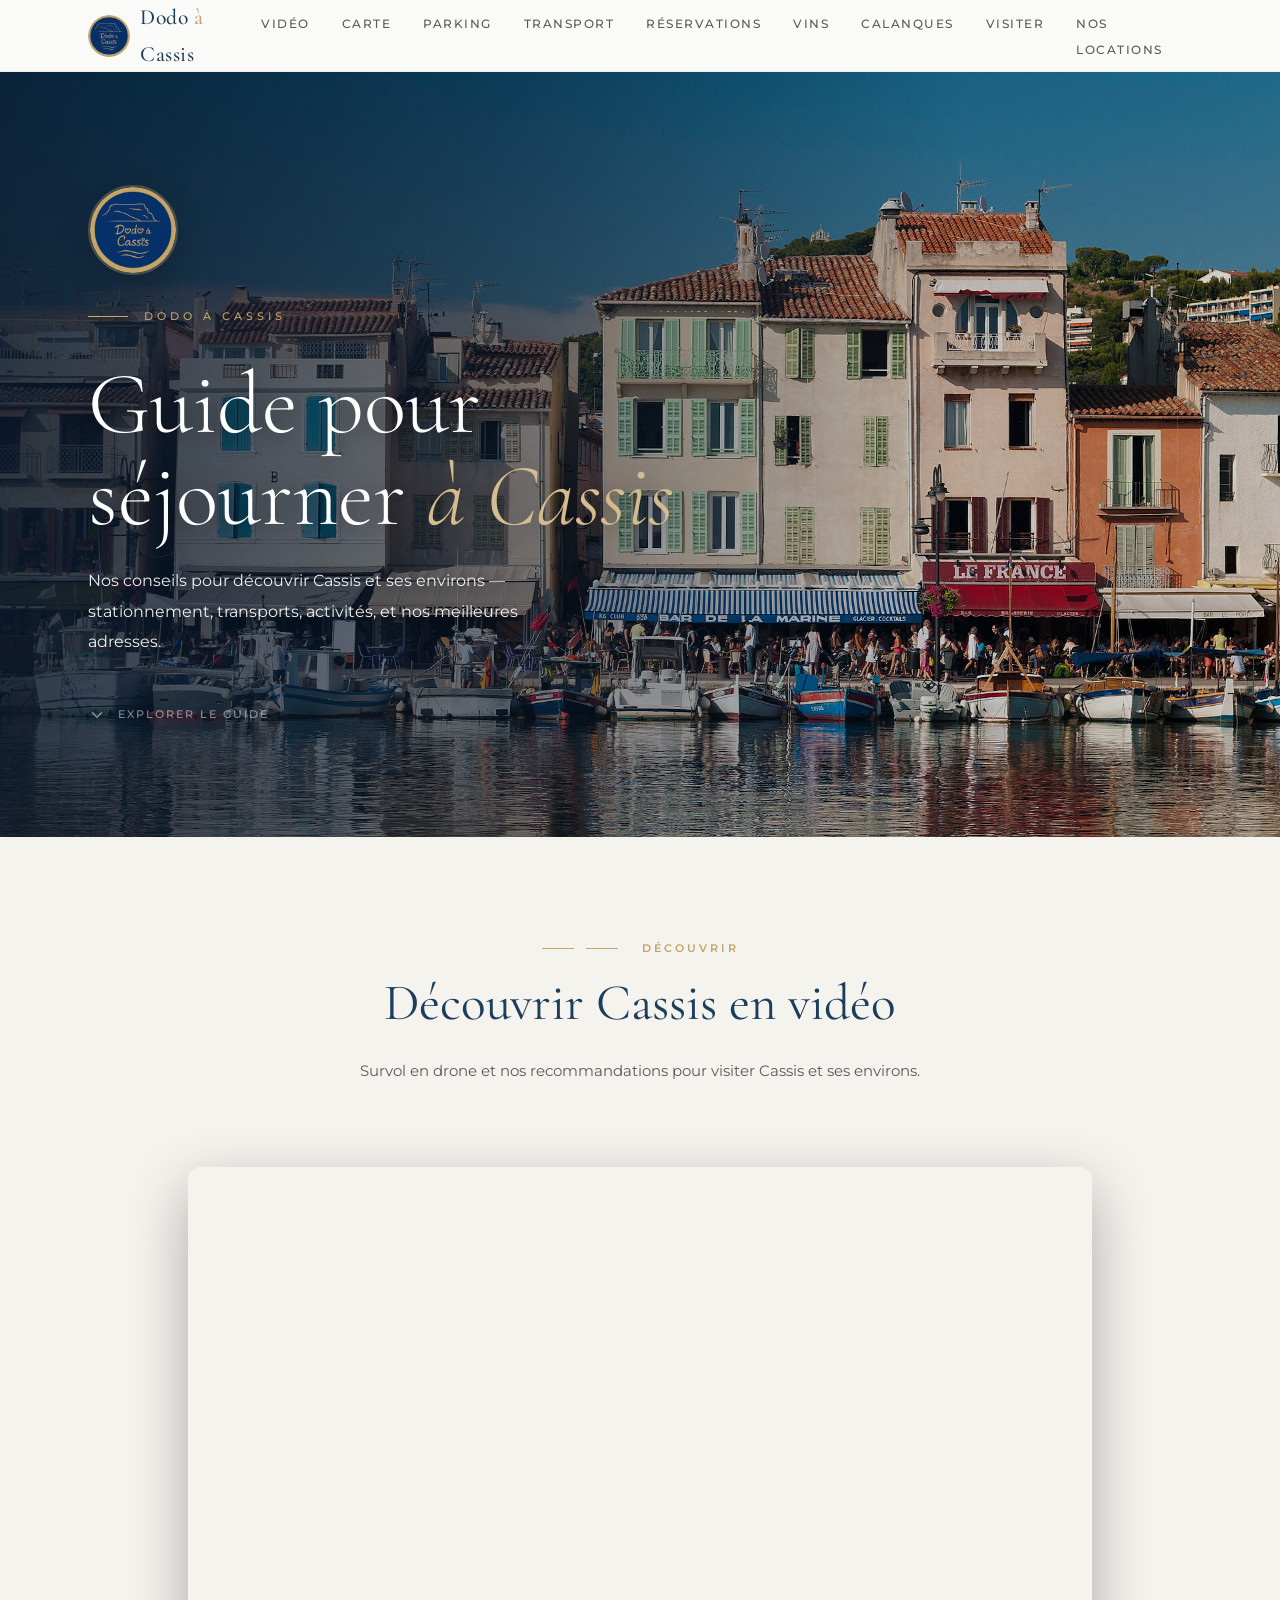
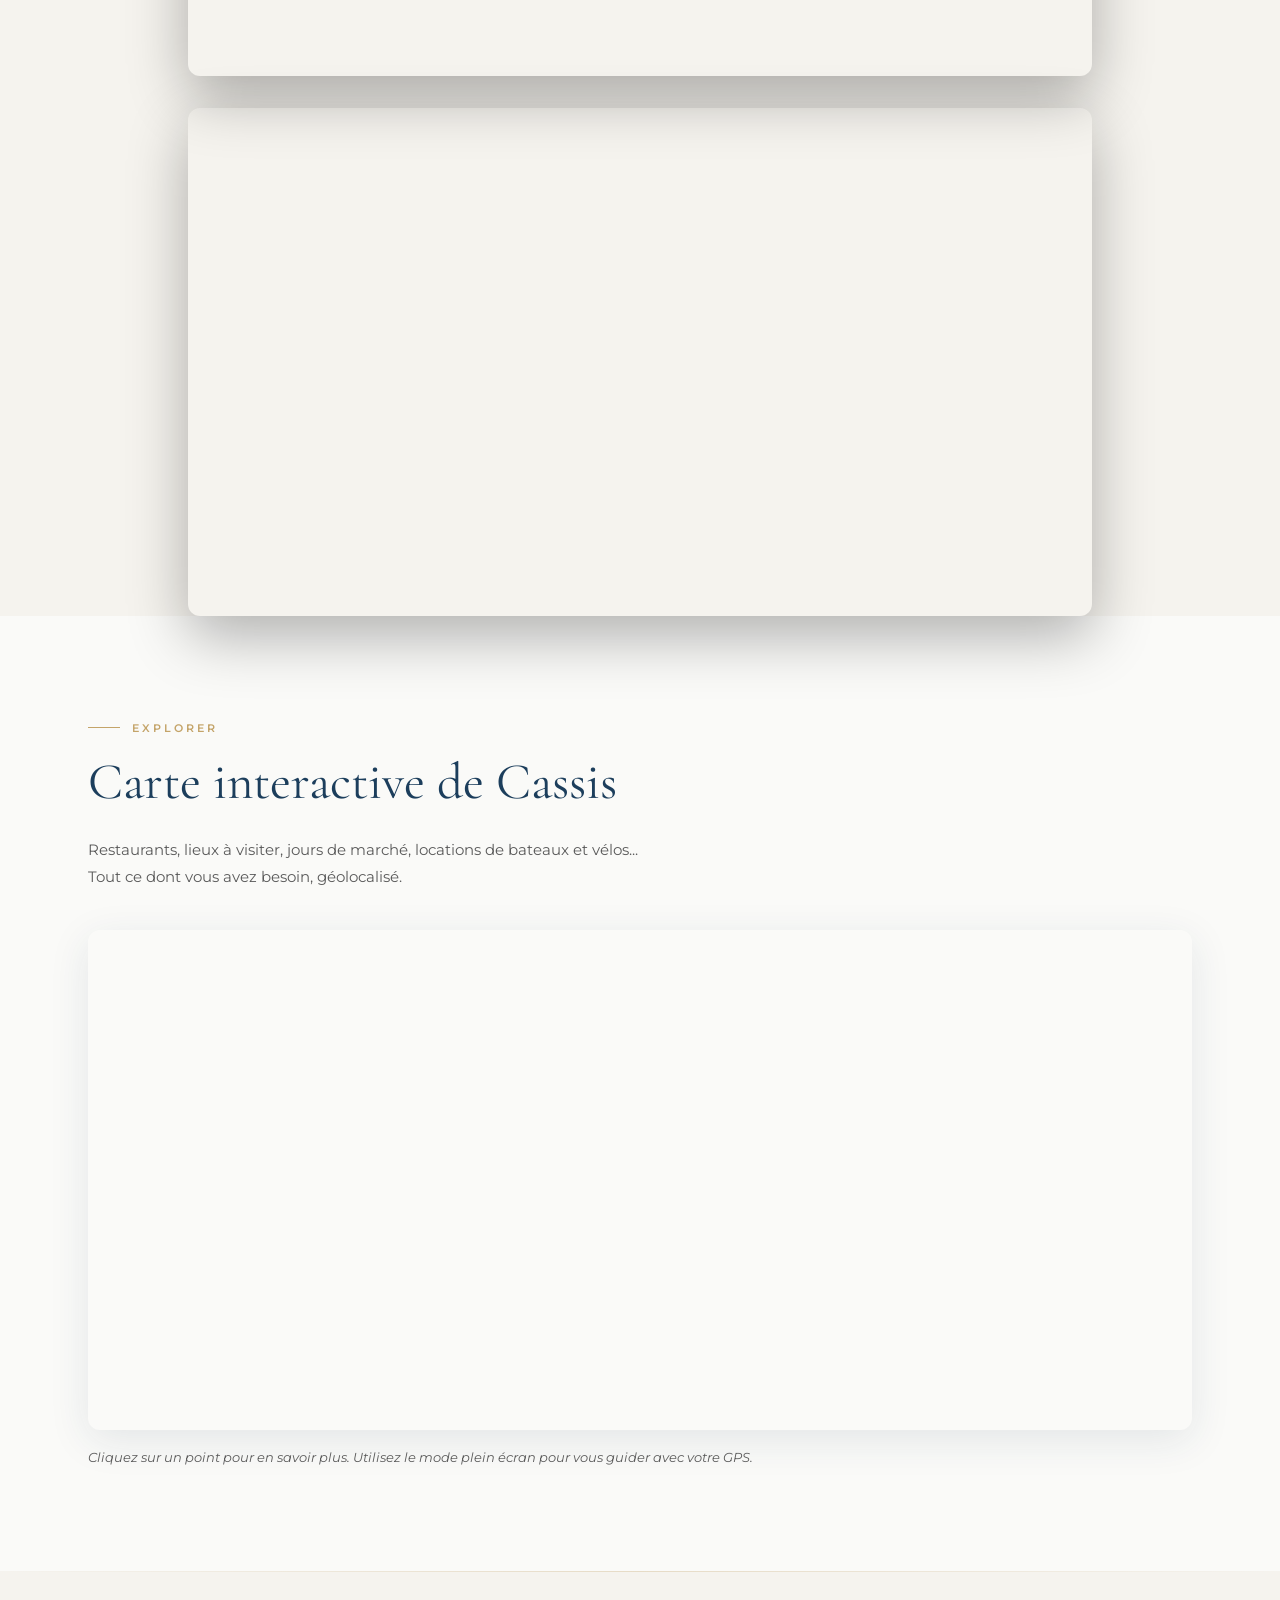
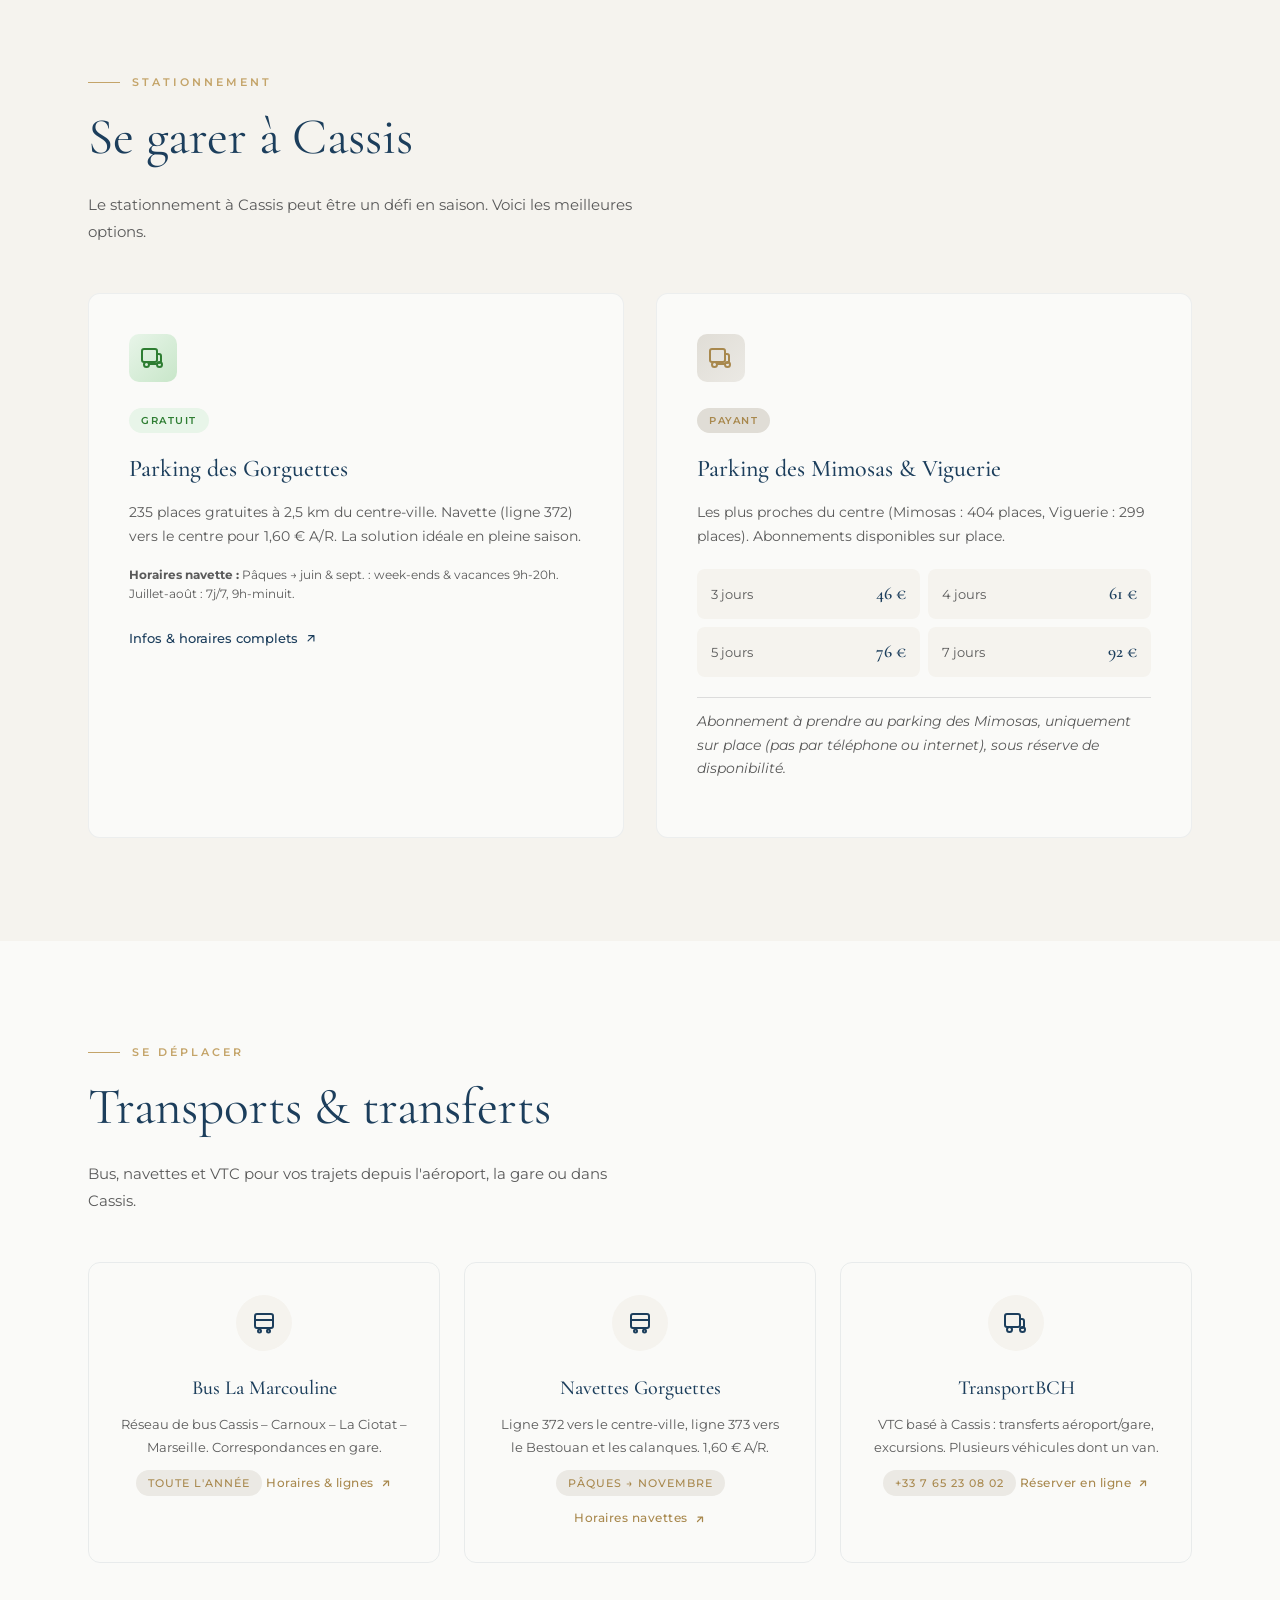
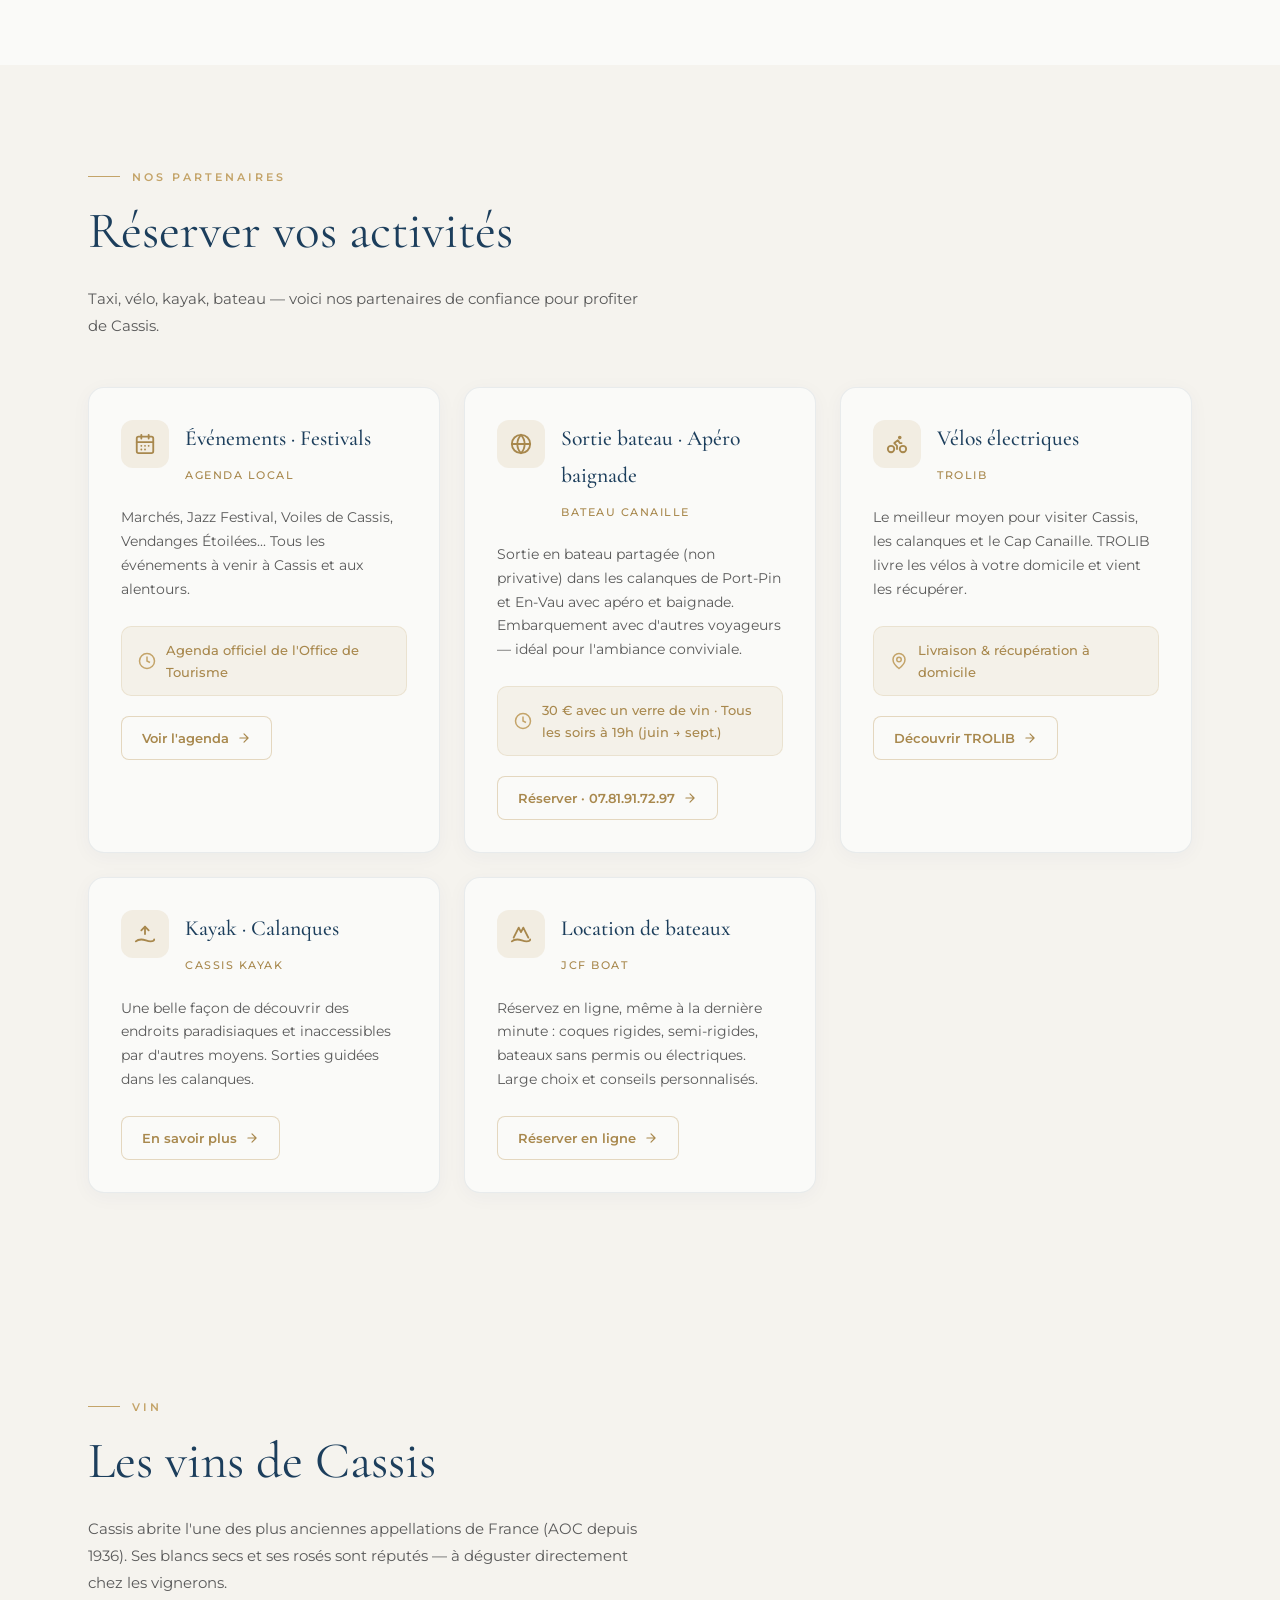
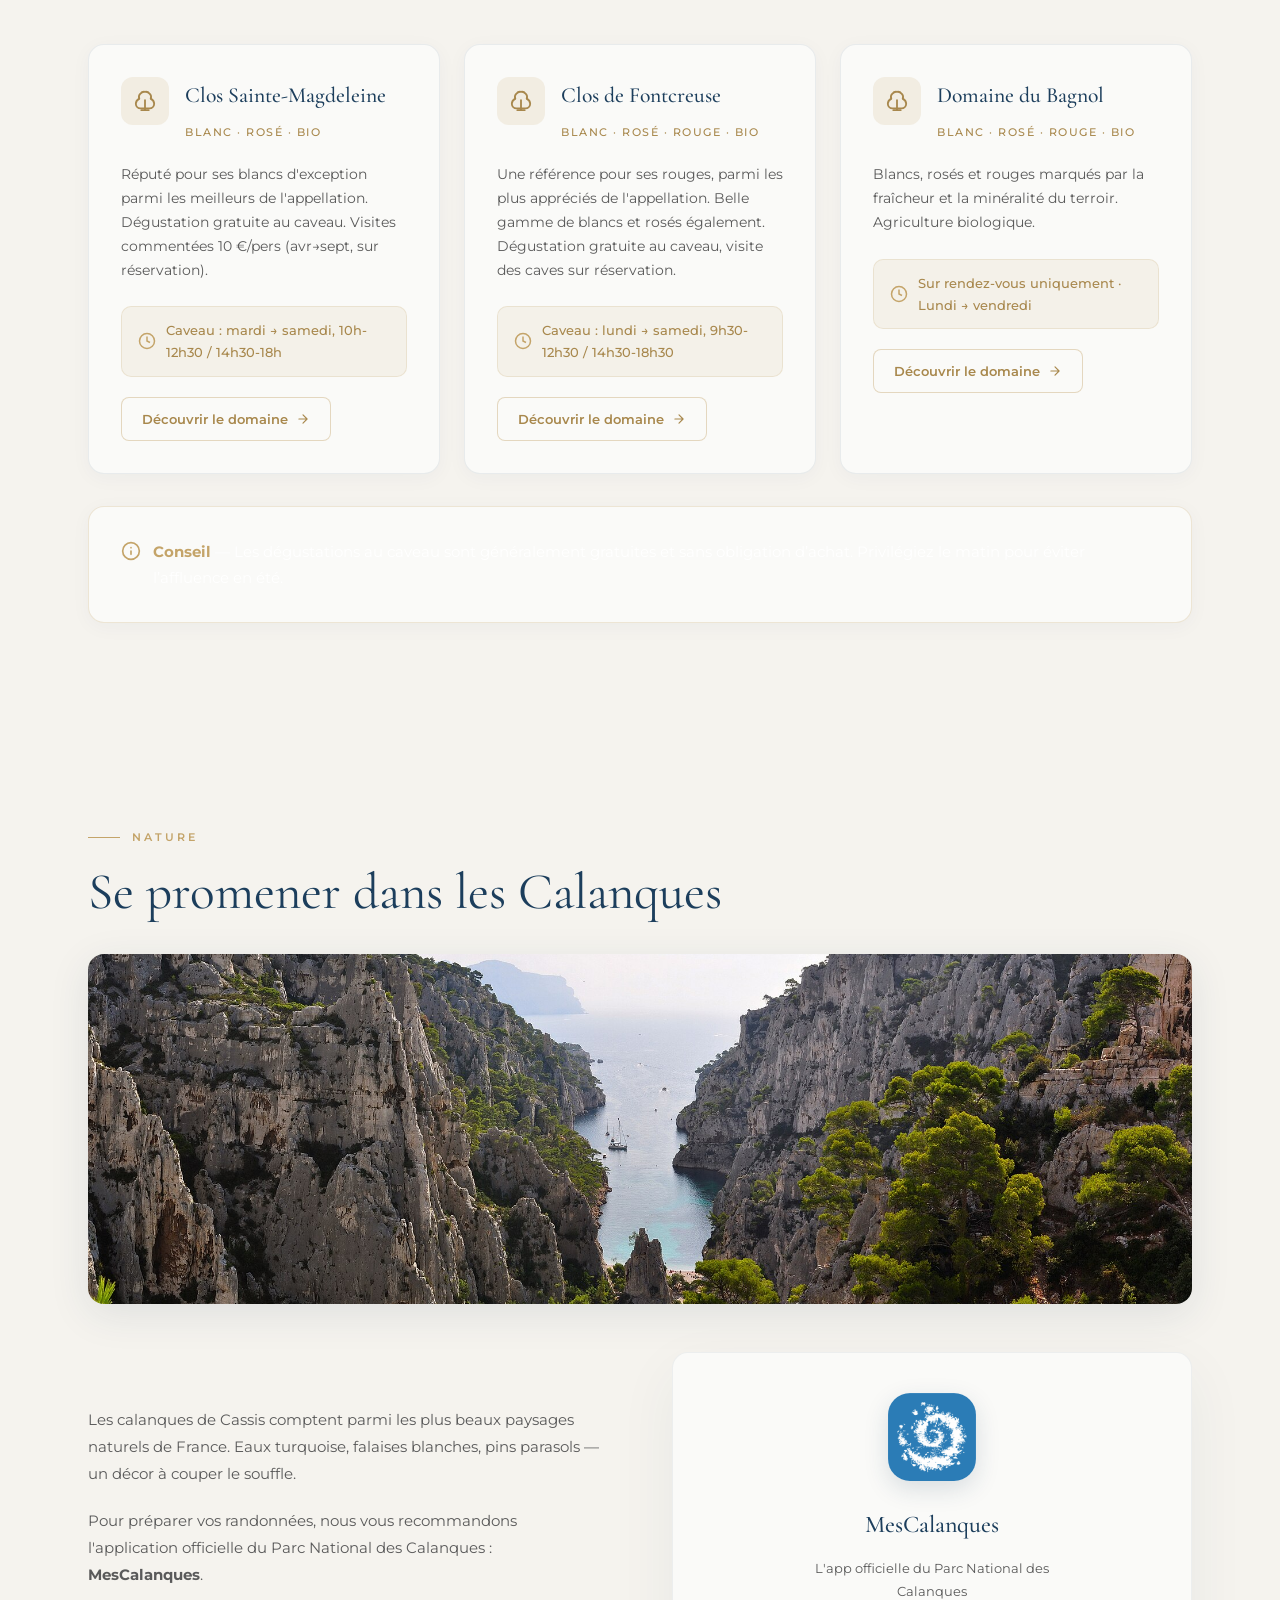
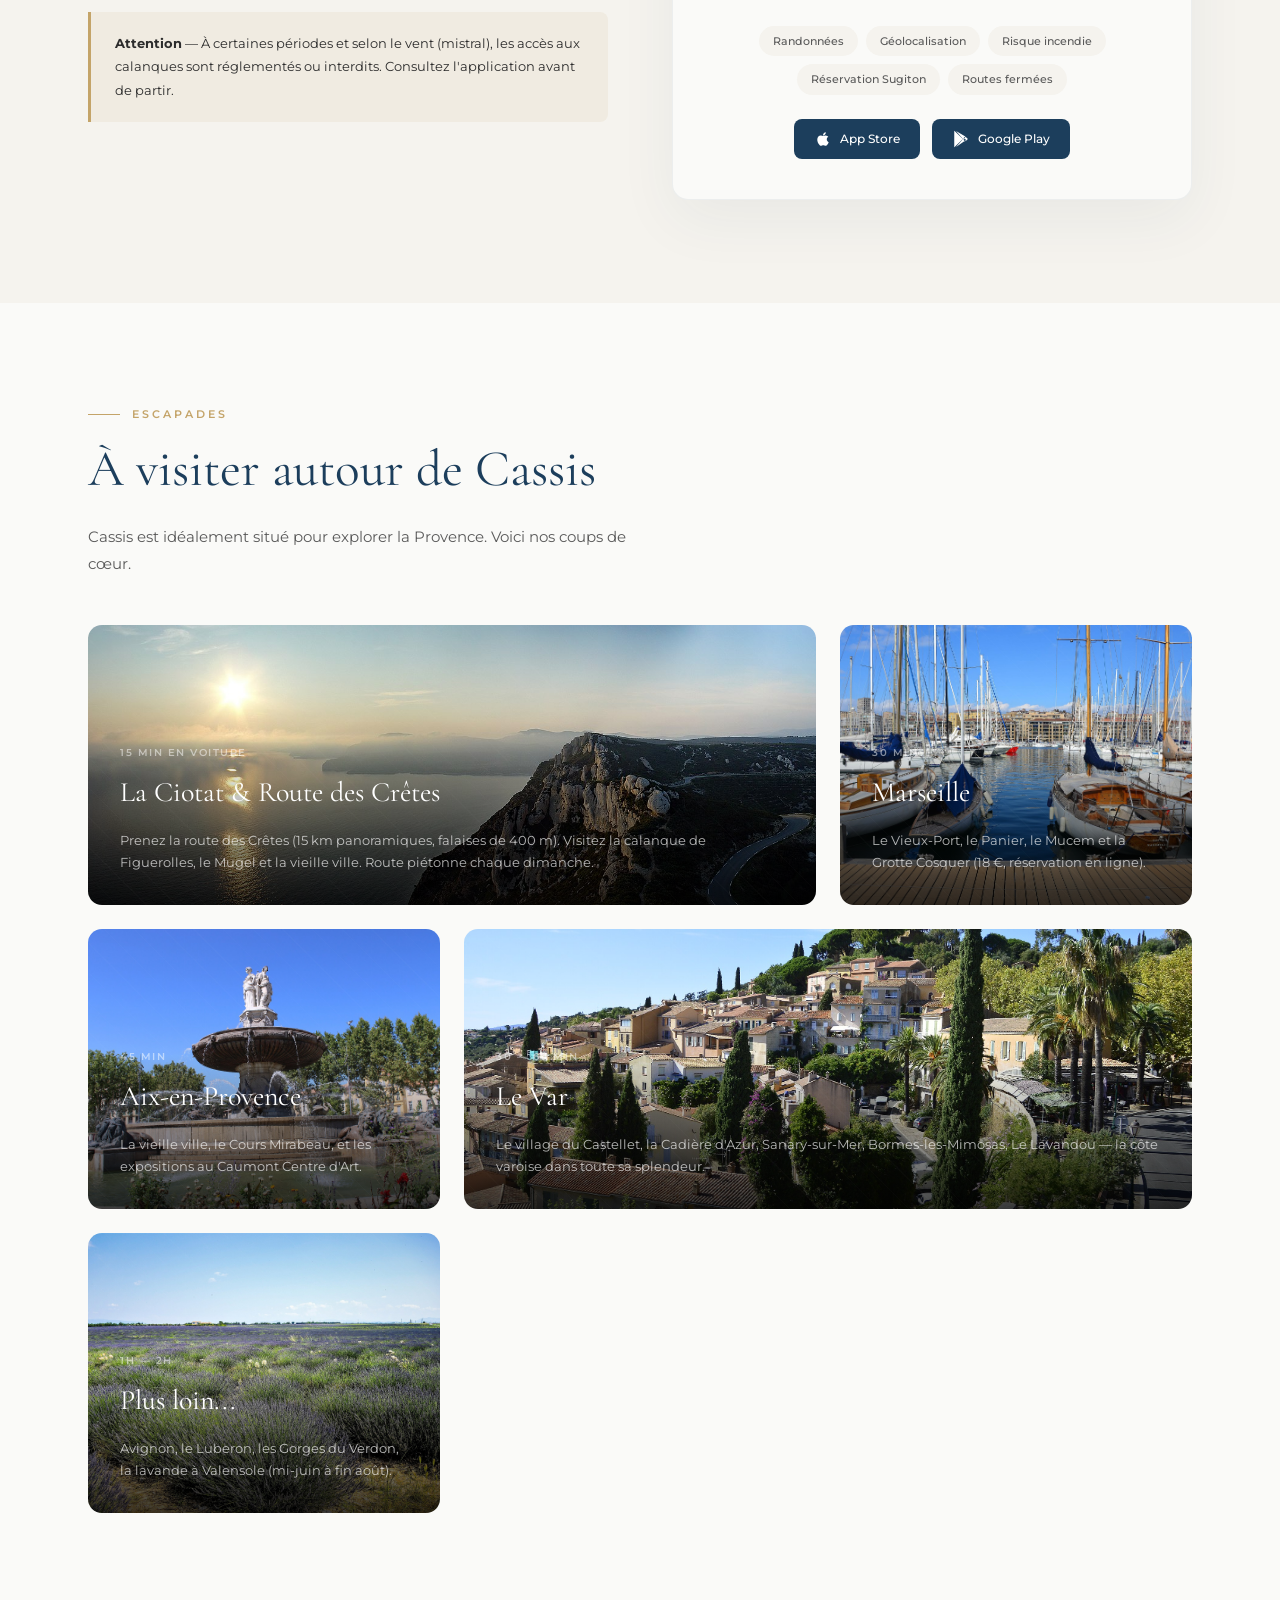
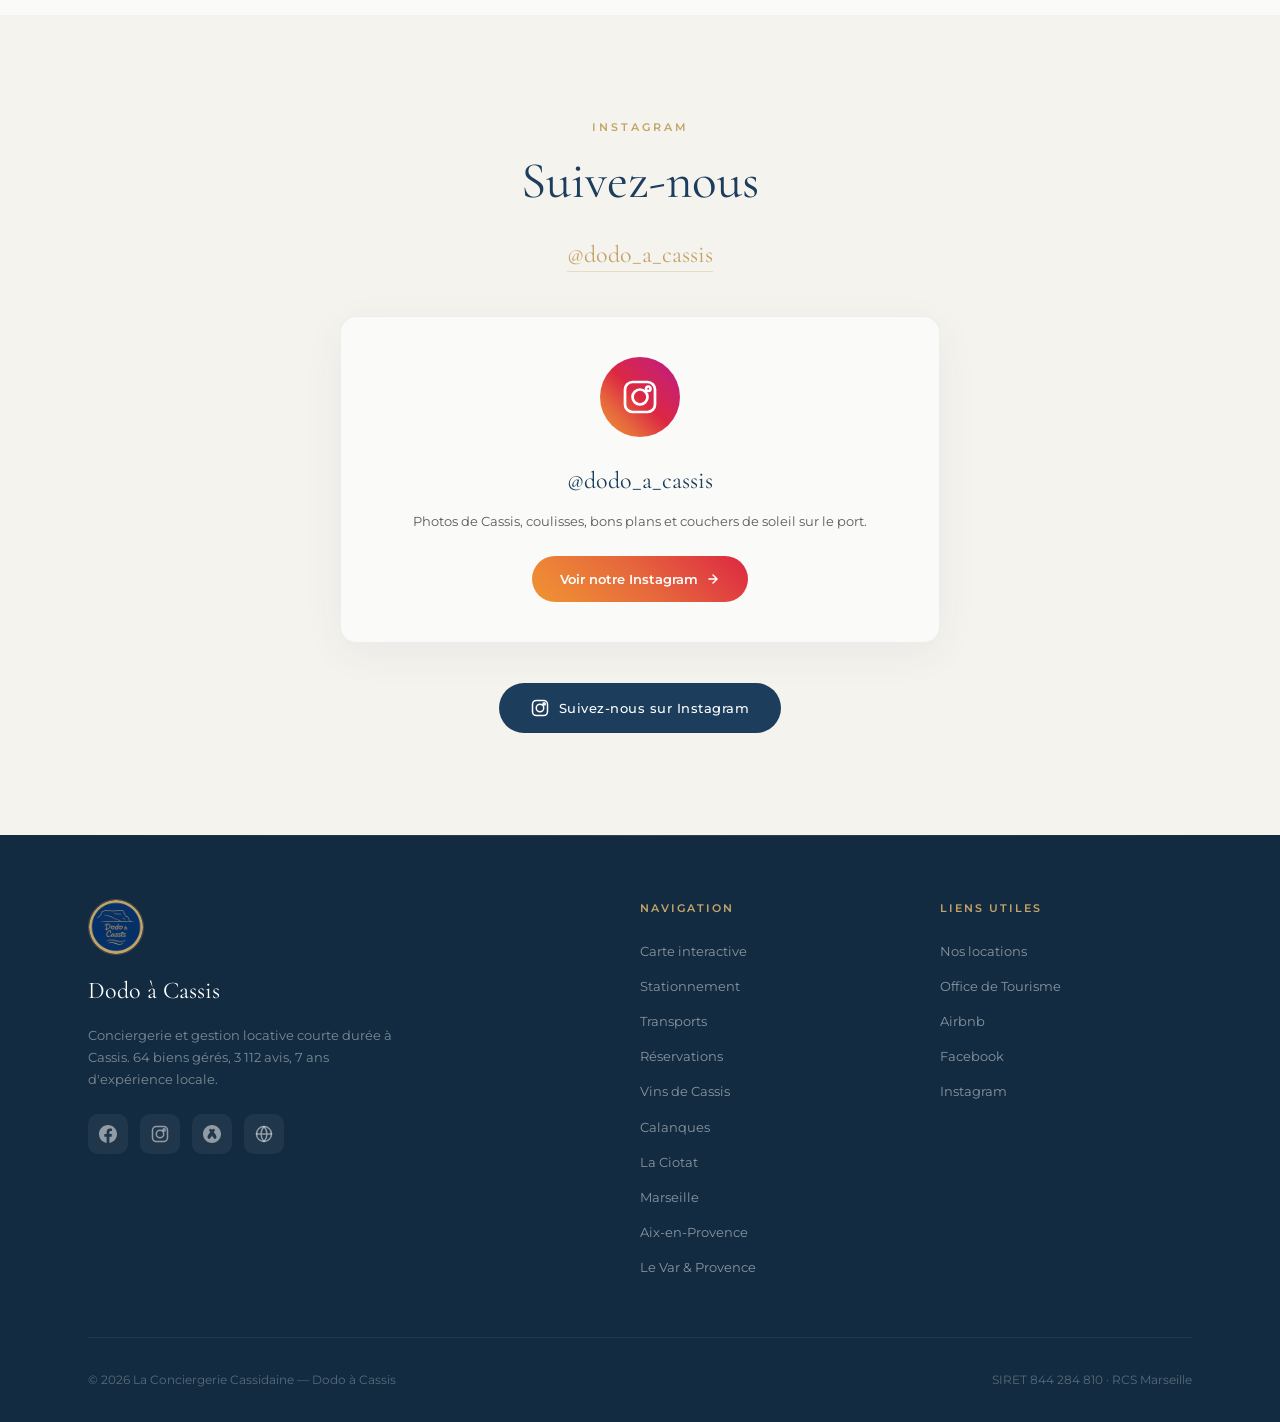
==== commit c954e006: "fix: rework wine section content + fix conseil text contrast - Clos Sainte-Magdeleine: softer wordin" ====
--- a/index.html
+++ b/index.html
@@ -385,7 +385,7 @@
                 <p class="section-label">Vin</p>
                 <h2 class="section-title">Les vins de Cassis</h2>
                 <p class="section-subtitle">
-                    Cassis abrite l'une des plus anciennes appellations de France (AOC depuis 1936). Ses blancs secs et ses ros&eacute;s sont r&eacute;put&eacute;s &mdash; &agrave; d&eacute;guster directement chez les vignerons, souvent avec vue sur la mer.
+                    Cassis abrite l'une des plus anciennes appellations de France (AOC depuis 1936). Ses blancs secs et ses ros&eacute;s sont r&eacute;put&eacute;s &mdash; &agrave; d&eacute;guster directement chez les vignerons.
                 </p>
             </div>
             <div class="partners-grid">
@@ -405,7 +405,7 @@
                         </div>
                     </div>
                     <p class="partner-card__desc">
-                        Probablement le meilleur blanc de Cassis &mdash; et aussi le plus cher. Vignoble spectaculaire en terrasses entre les calanques et le Cap Canaille. D&eacute;gustation gratuite au caveau. Visites comment&eacute;es 10&nbsp;&euro;/pers (avr&rarr;sept, sur r&eacute;servation).
+                        R&eacute;put&eacute; pour ses blancs d'exception parmi les meilleurs de l'appellation. D&eacute;gustation gratuite au caveau. Visites comment&eacute;es 10&nbsp;&euro;/pers (avr&rarr;sept, sur r&eacute;servation).
                     </p>
                     <div class="partner-card__highlight">
                         <svg width="18" height="18" viewBox="0 0 24 24" fill="none" stroke="currentColor" stroke-width="2"><circle cx="12" cy="12" r="10"/><path d="M12 6v6l4 2"/></svg>
@@ -428,11 +428,11 @@
                         </div>
                         <div>
                             <h3 class="partner-card__name">Clos de Fontcreuse</h3>
-                            <span class="partner-card__type">Blanc &middot; Ros&eacute; &middot; Rouge</span>
+                            <span class="partner-card__type">Blanc &middot; Ros&eacute; &middot; Rouge &middot; Bio</span>
                         </div>
                     </div>
                     <p class="partner-card__desc">
-                        Peut-&ecirc;tre le meilleur rouge de Cassis. Domaine historique au c&oelig;ur du village, avec une belle gamme de blancs et ros&eacute;s &eacute;galement. D&eacute;gustation gratuite au caveau, visite des caves sur r&eacute;servation.
+                        Une r&eacute;f&eacute;rence pour ses rouges, parmi les plus appr&eacute;ci&eacute;s de l'appellation. Belle gamme de blancs et ros&eacute;s &eacute;galement. D&eacute;gustation gratuite au caveau, visite des caves sur r&eacute;servation.
                     </p>
                     <div class="partner-card__highlight">
                         <svg width="18" height="18" viewBox="0 0 24 24" fill="none" stroke="currentColor" stroke-width="2"><circle cx="12" cy="12" r="10"/><path d="M12 6v6l4 2"/></svg>
@@ -459,7 +459,7 @@
                         </div>
                     </div>
                     <p class="partner-card__desc">
-                        Excellent rapport qualit&eacute;-prix. Domaine de 23 hectares en agriculture biologique depuis 2010, sur l'avenue du Revestel. Blancs, ros&eacute;s et rouges marqu&eacute;s par la fra&icirc;cheur et la min&eacute;ralit&eacute; du terroir.
+                        Blancs, ros&eacute;s et rouges marqu&eacute;s par la fra&icirc;cheur et la min&eacute;ralit&eacute; du terroir. Agriculture biologique.
                     </p>
                     <div class="partner-card__highlight">
                         <svg width="18" height="18" viewBox="0 0 24 24" fill="none" stroke="currentColor" stroke-width="2"><circle cx="12" cy="12" r="10"/><path d="M12 6v6l4 2"/></svg>
@@ -479,8 +479,8 @@
                     <svg width="20" height="20" viewBox="0 0 24 24" fill="none" stroke="var(--gold)" stroke-width="2" stroke-linecap="round" stroke-linejoin="round" style="min-width:20px; margin-top:2px;">
                         <circle cx="12" cy="12" r="10"/><path d="M12 16v-4"/><path d="M12 8h.01"/>
                     </svg>
-                    <p style="margin:0; font-size: 0.95rem; color: rgba(255,255,255,0.8);">
-                        <strong style="color: var(--gold);">Conseil</strong> &mdash; Les d&eacute;gustations au caveau sont g&eacute;n&eacute;ralement gratuites et sans obligation d'achat. Privil&eacute;giez le matin pour &eacute;viter l'affluence en &eacute;t&eacute;.
+                    <p style="margin:0; font-size: 0.95rem; color: rgba(255,255,255,0.95);">
+                        <strong style="color: var(--gold);">Conseil</strong> &mdash; Les d&eacute;gustations au caveau sont g&eacute;n&eacute;ralement gratuites et sans obligation d&rsquo;achat. Privil&eacute;giez le matin pour &eacute;viter l&rsquo;affluence en &eacute;t&eacute;.
                     </p>
                 </div>
             </div>
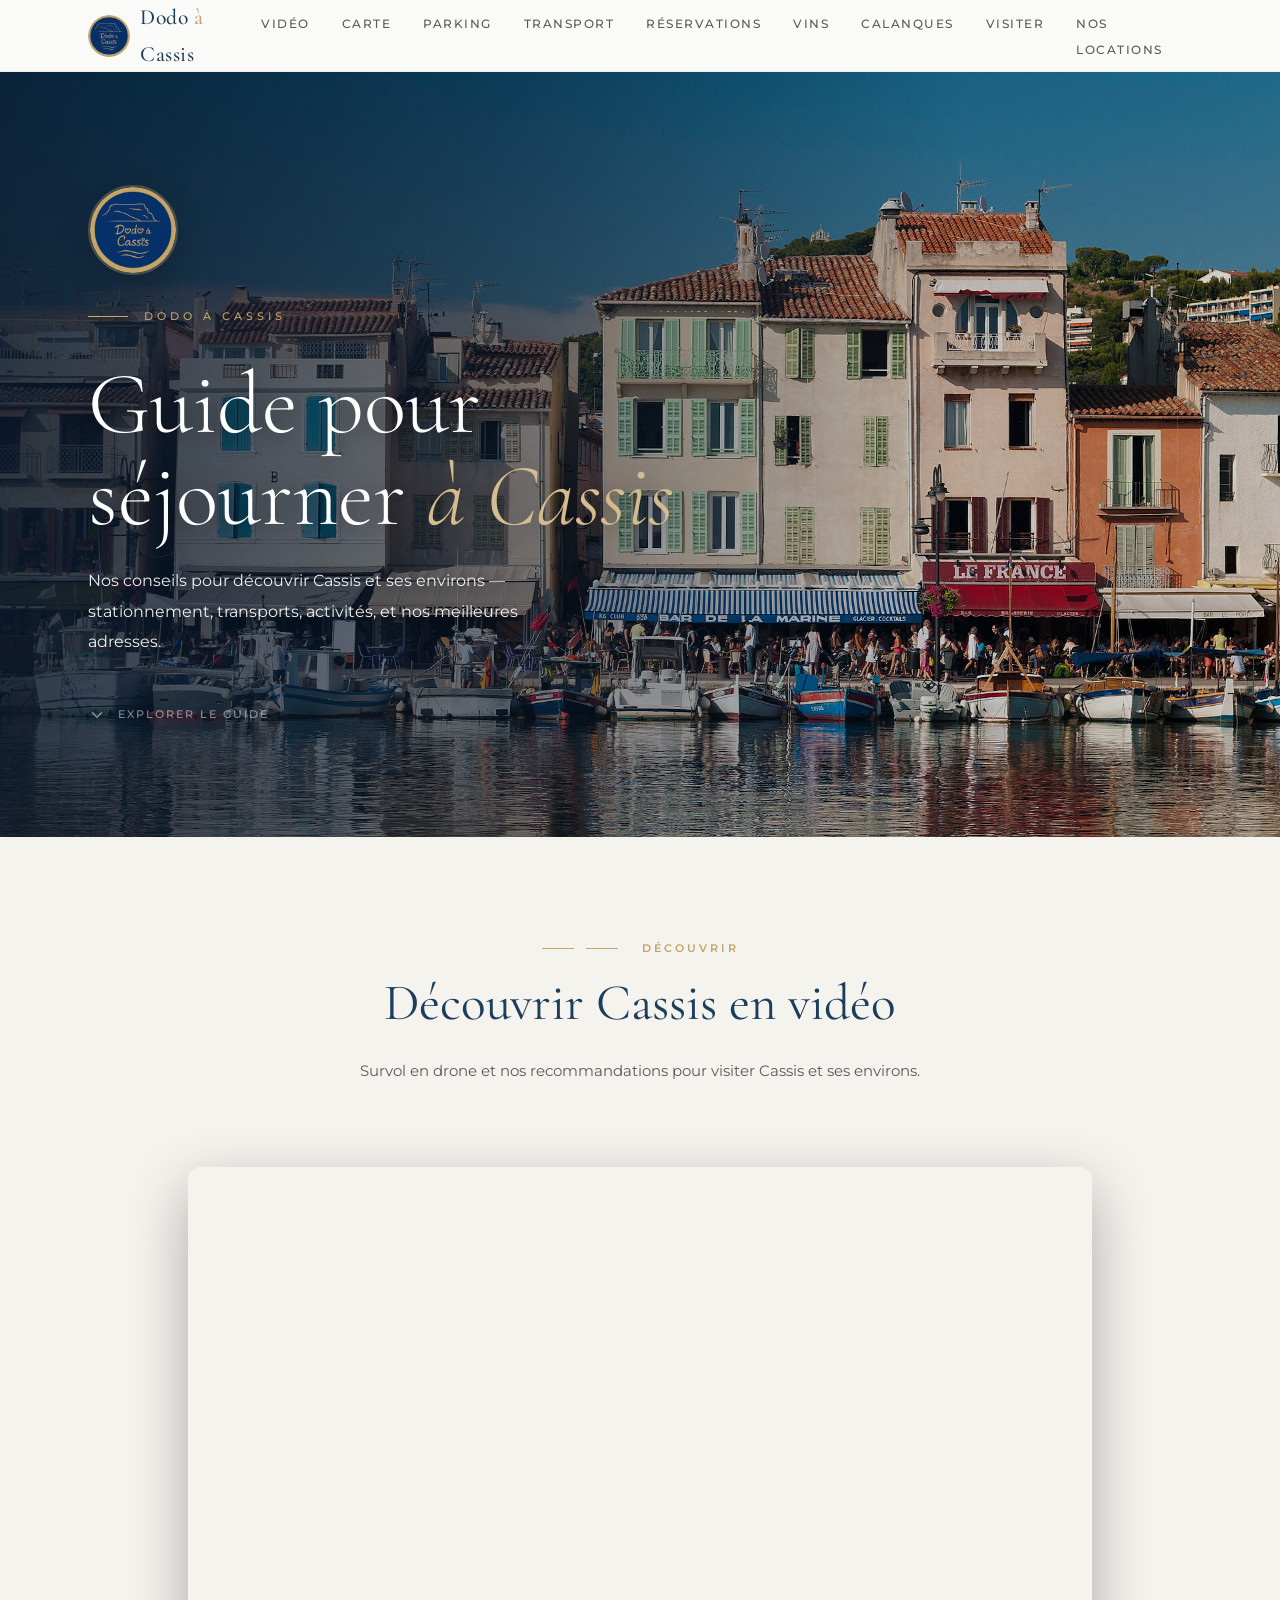
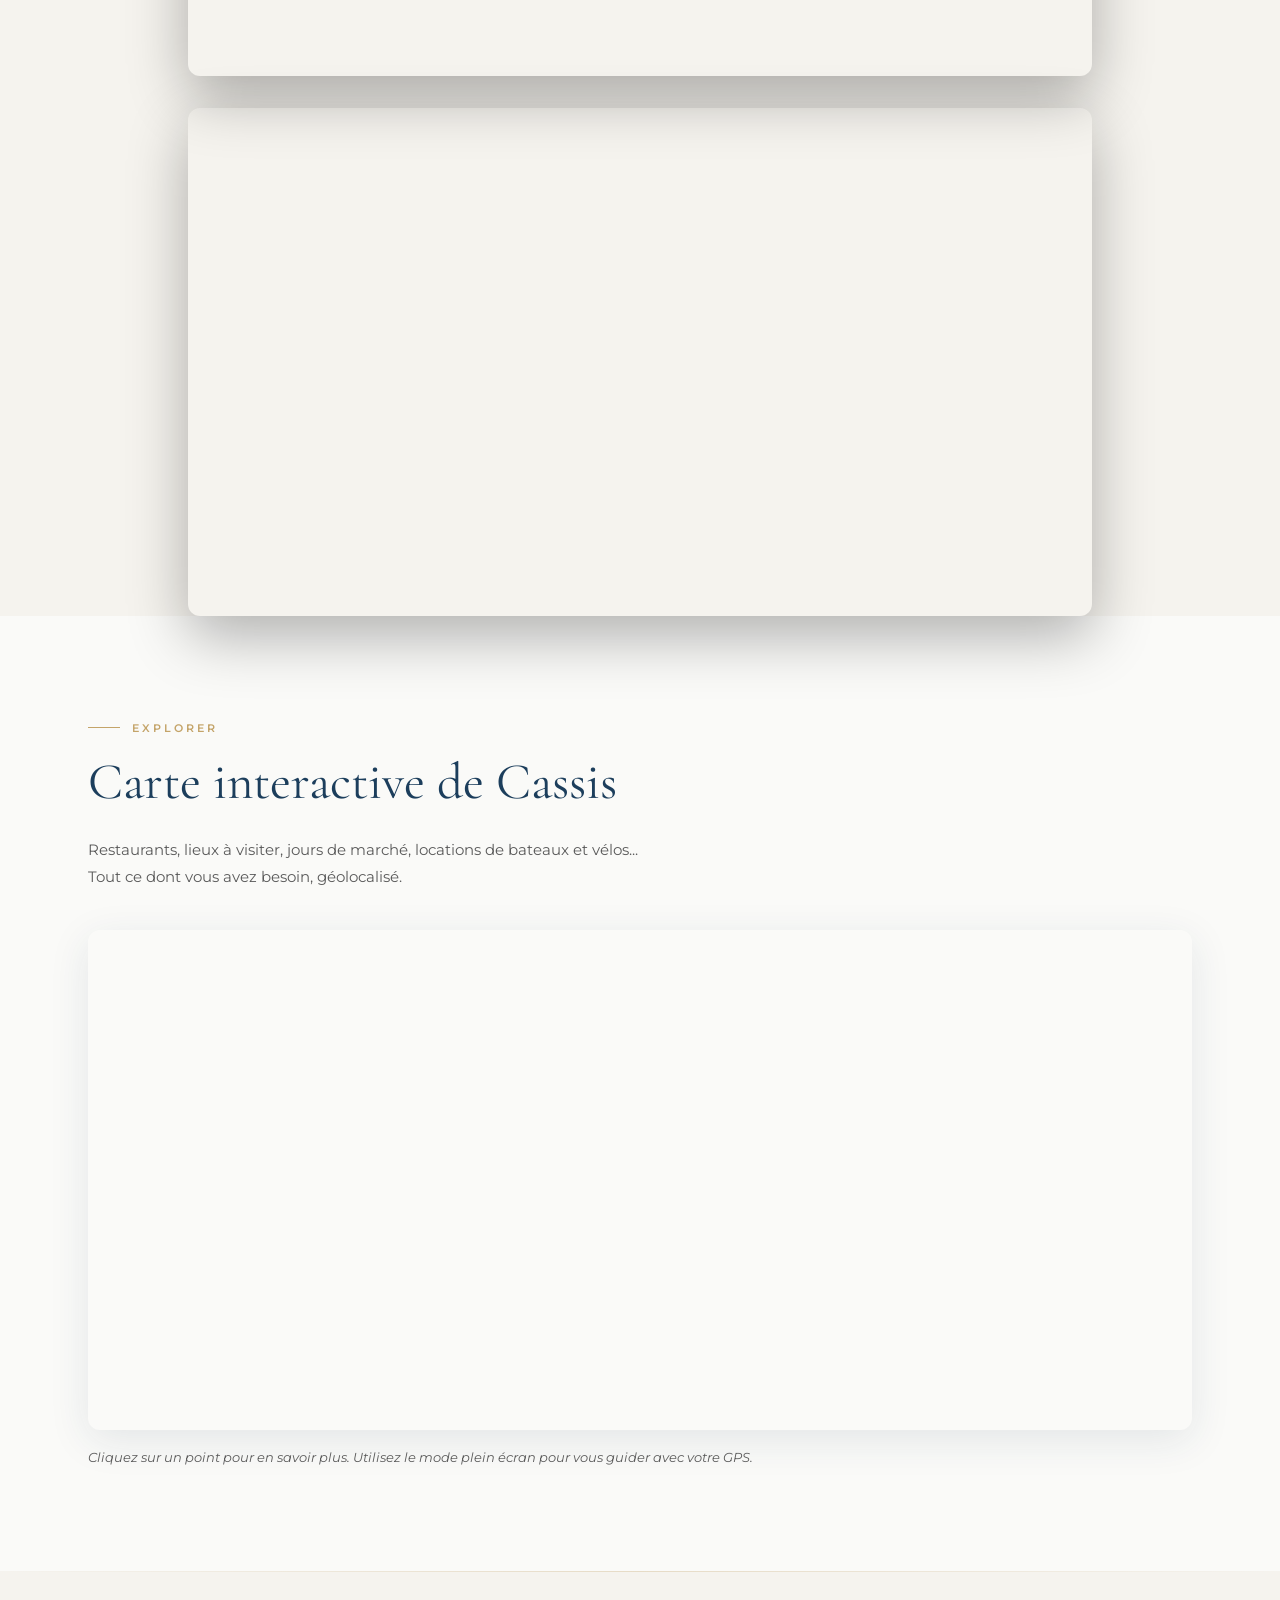
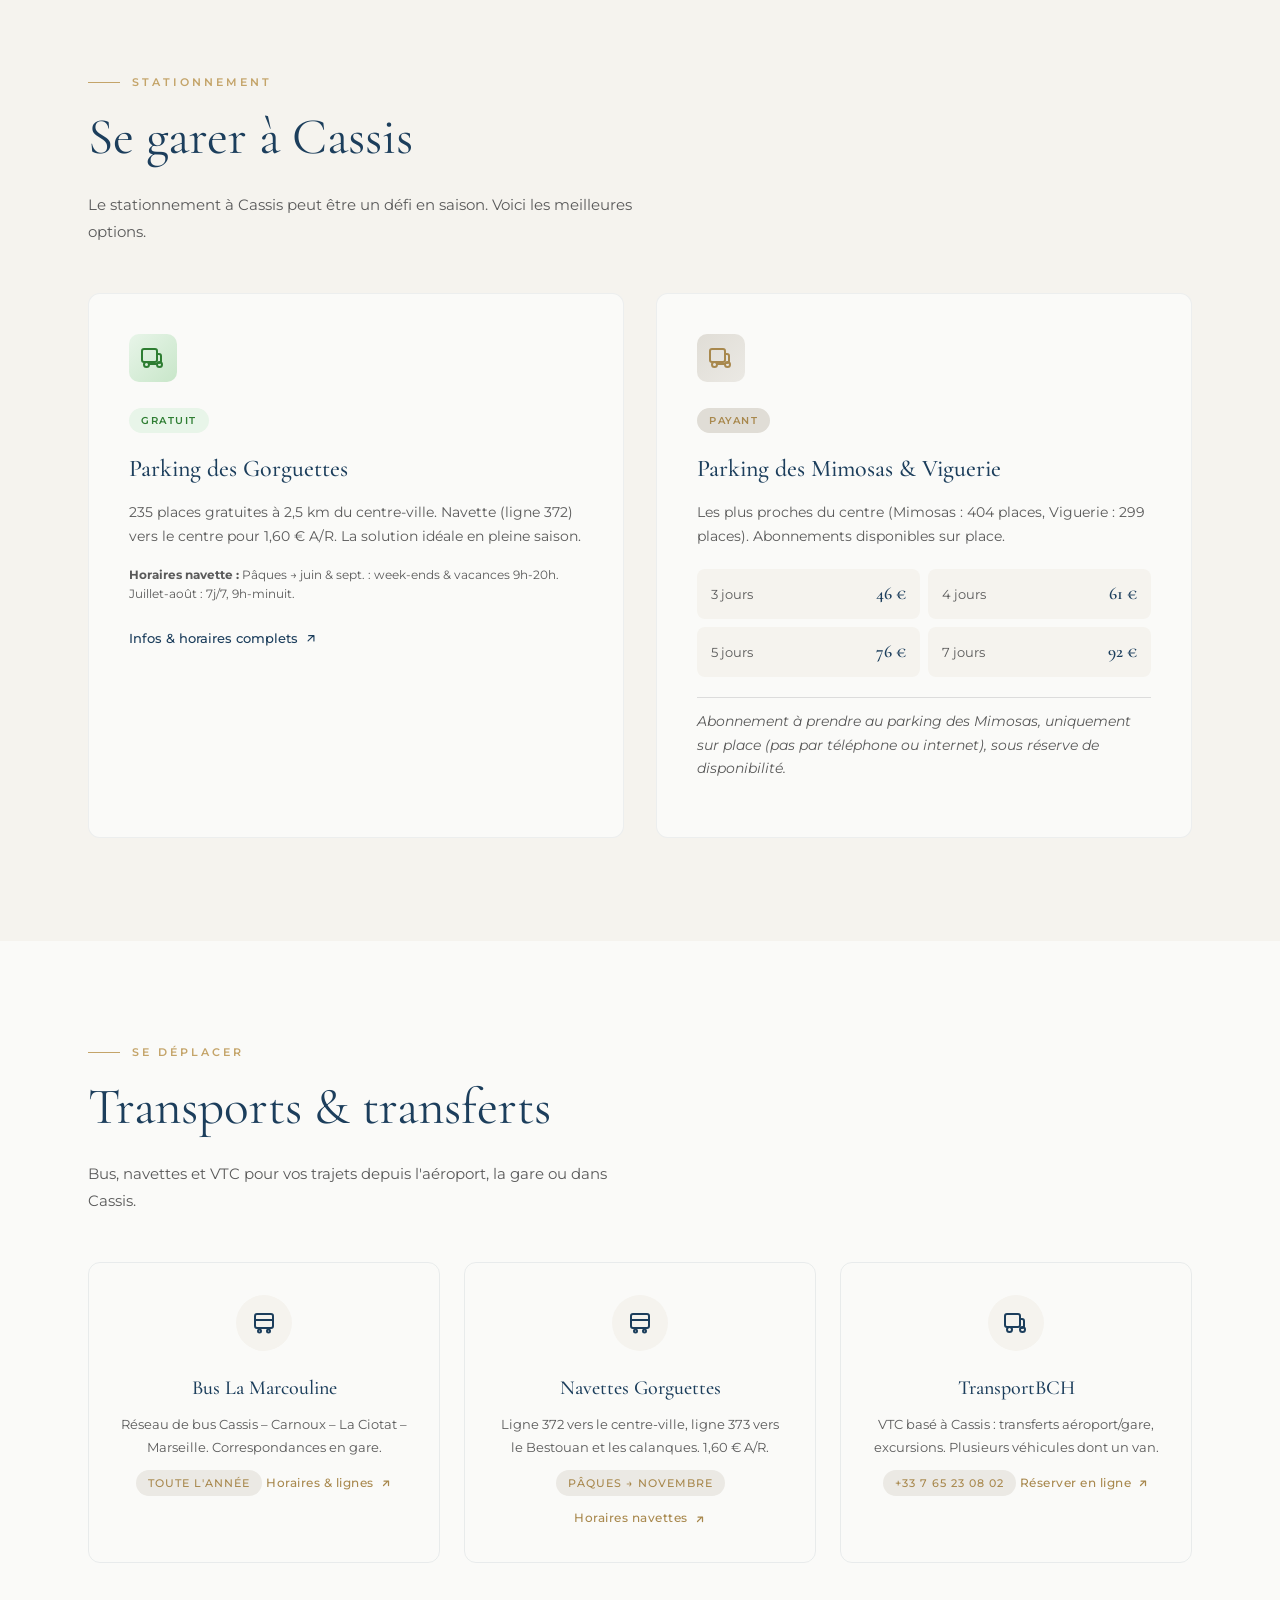
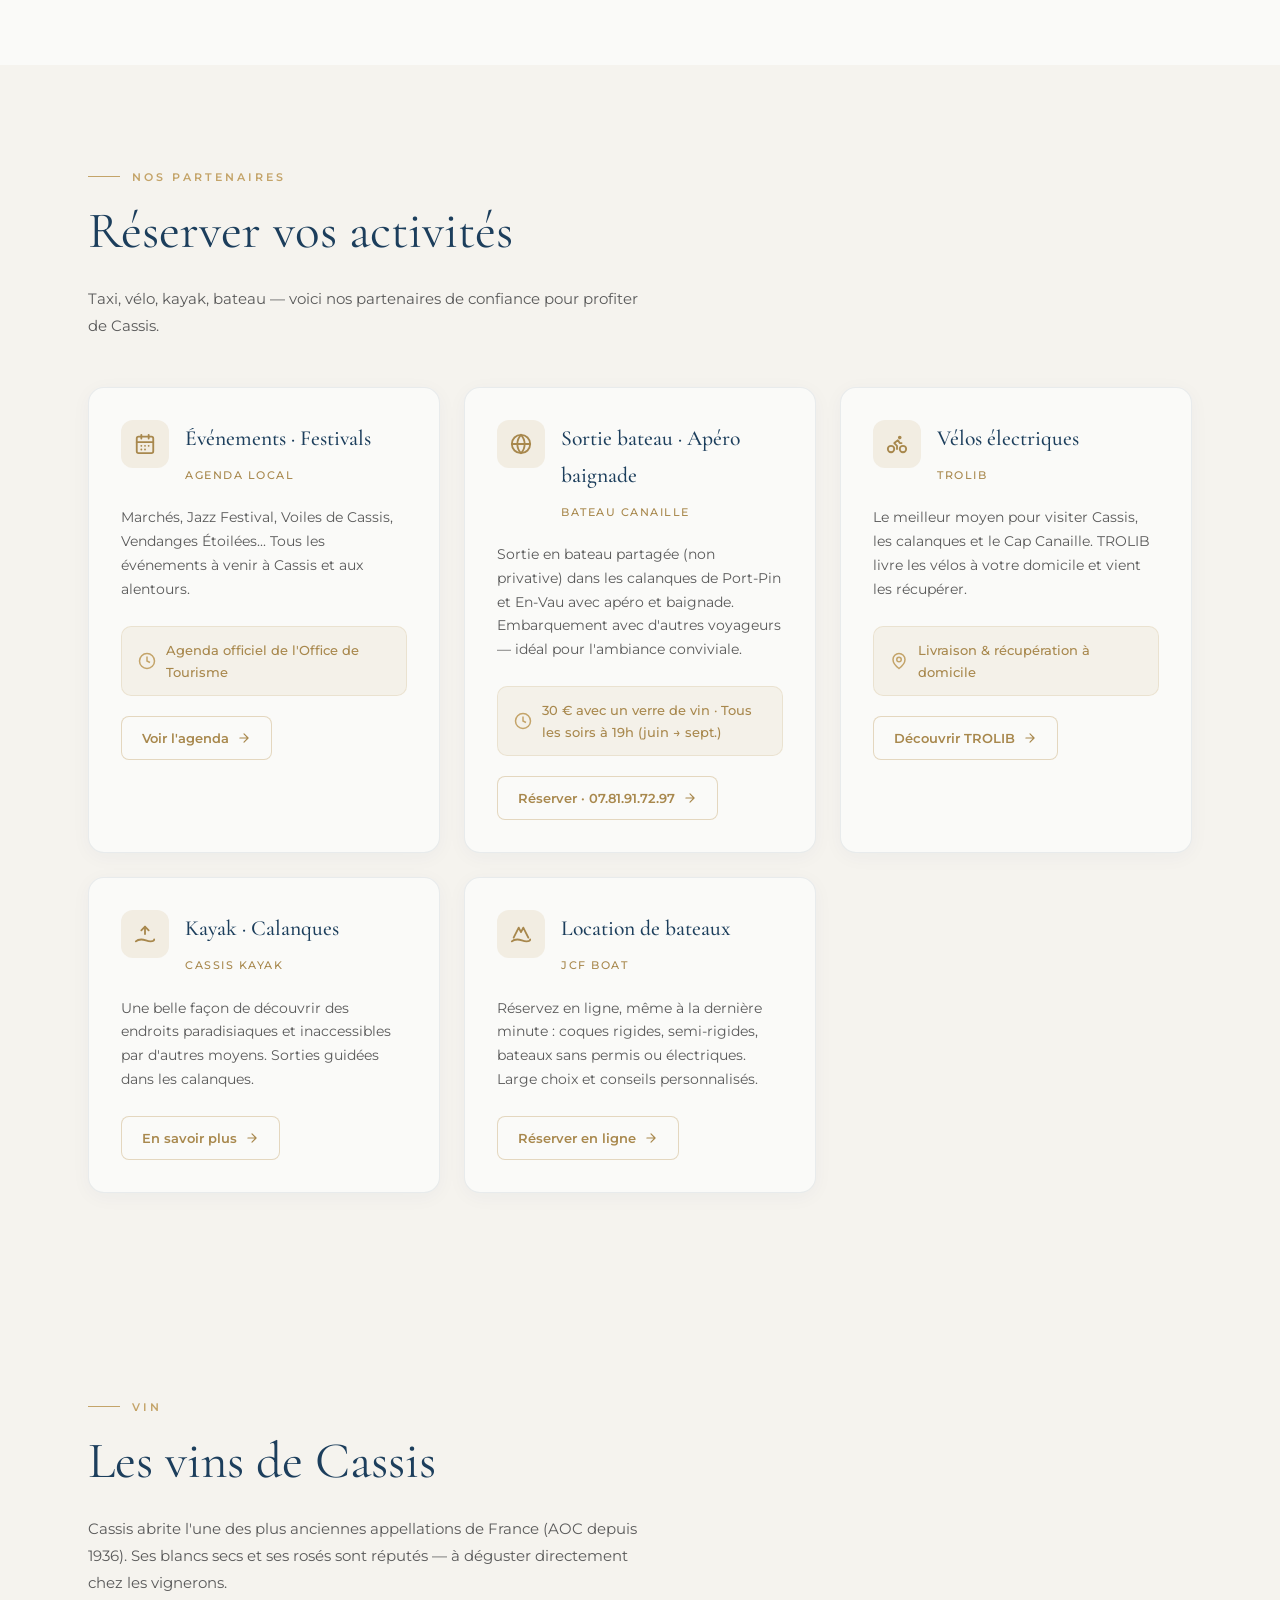
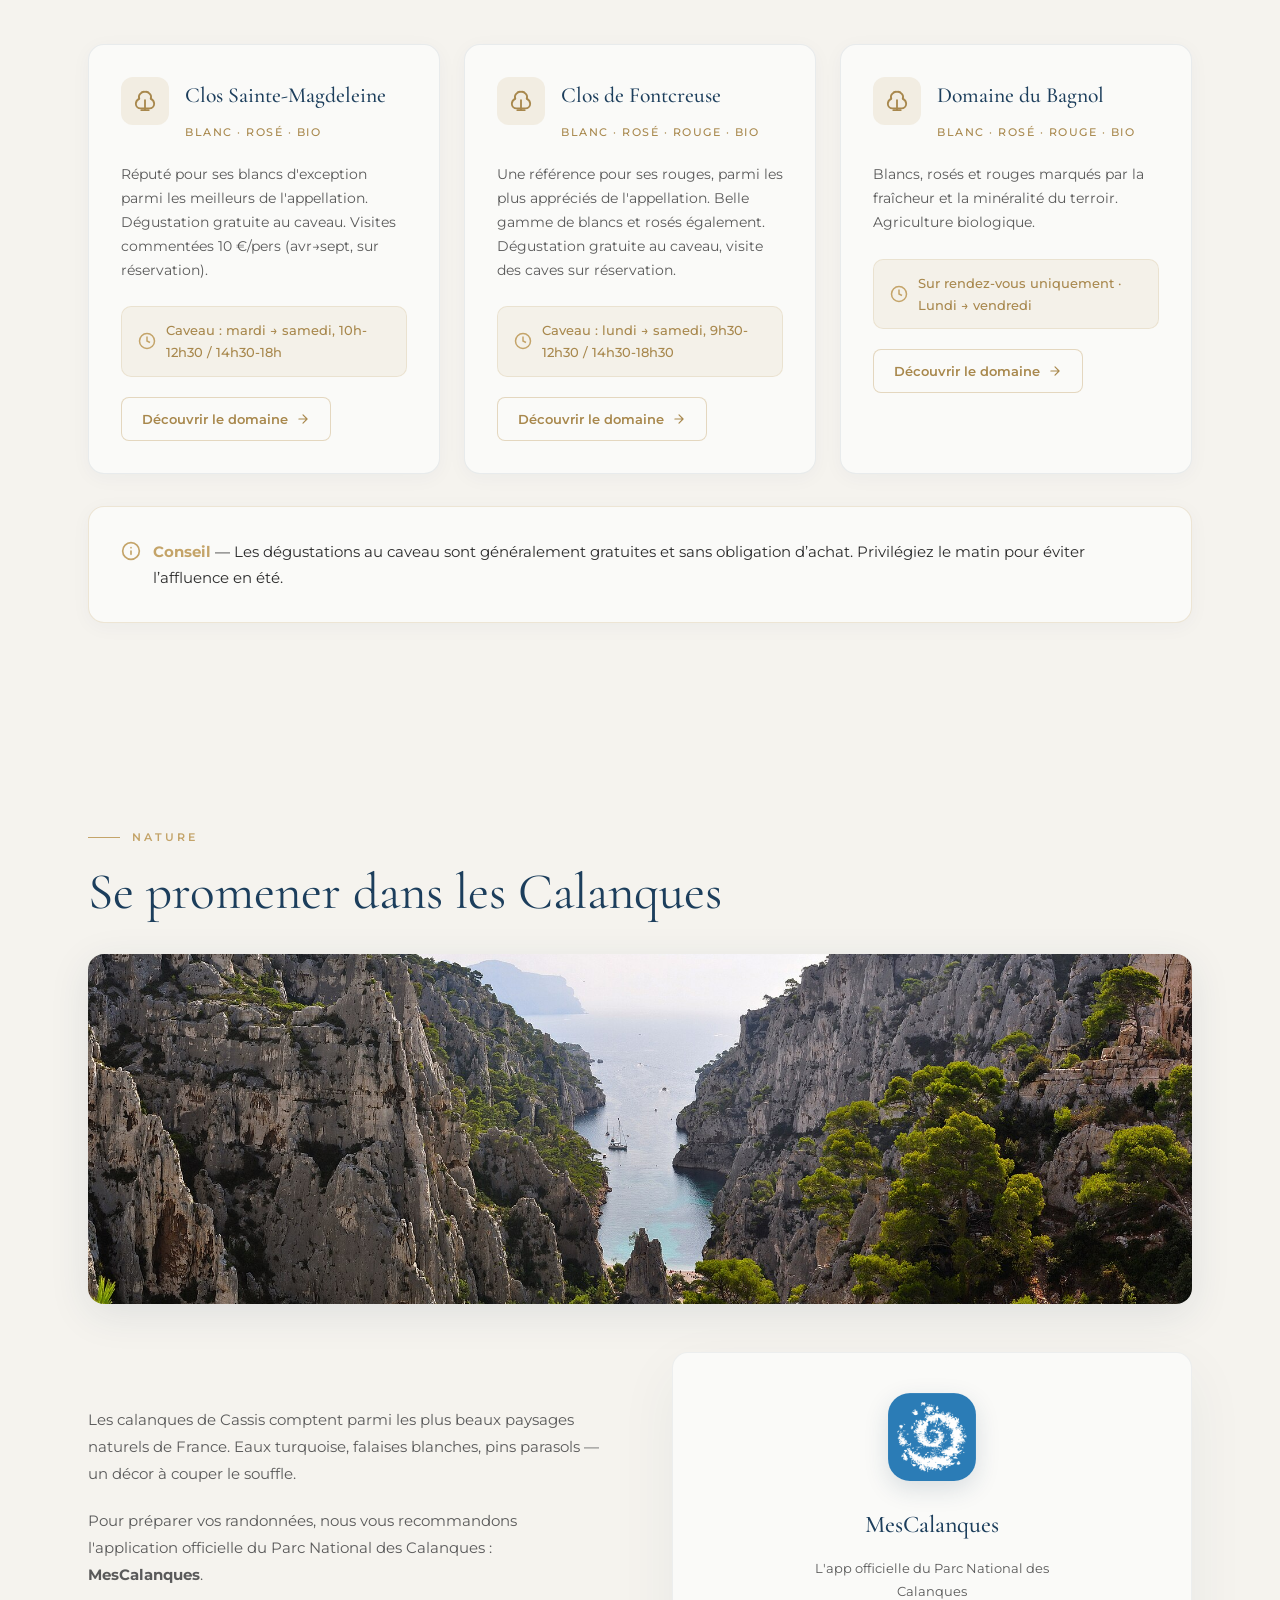
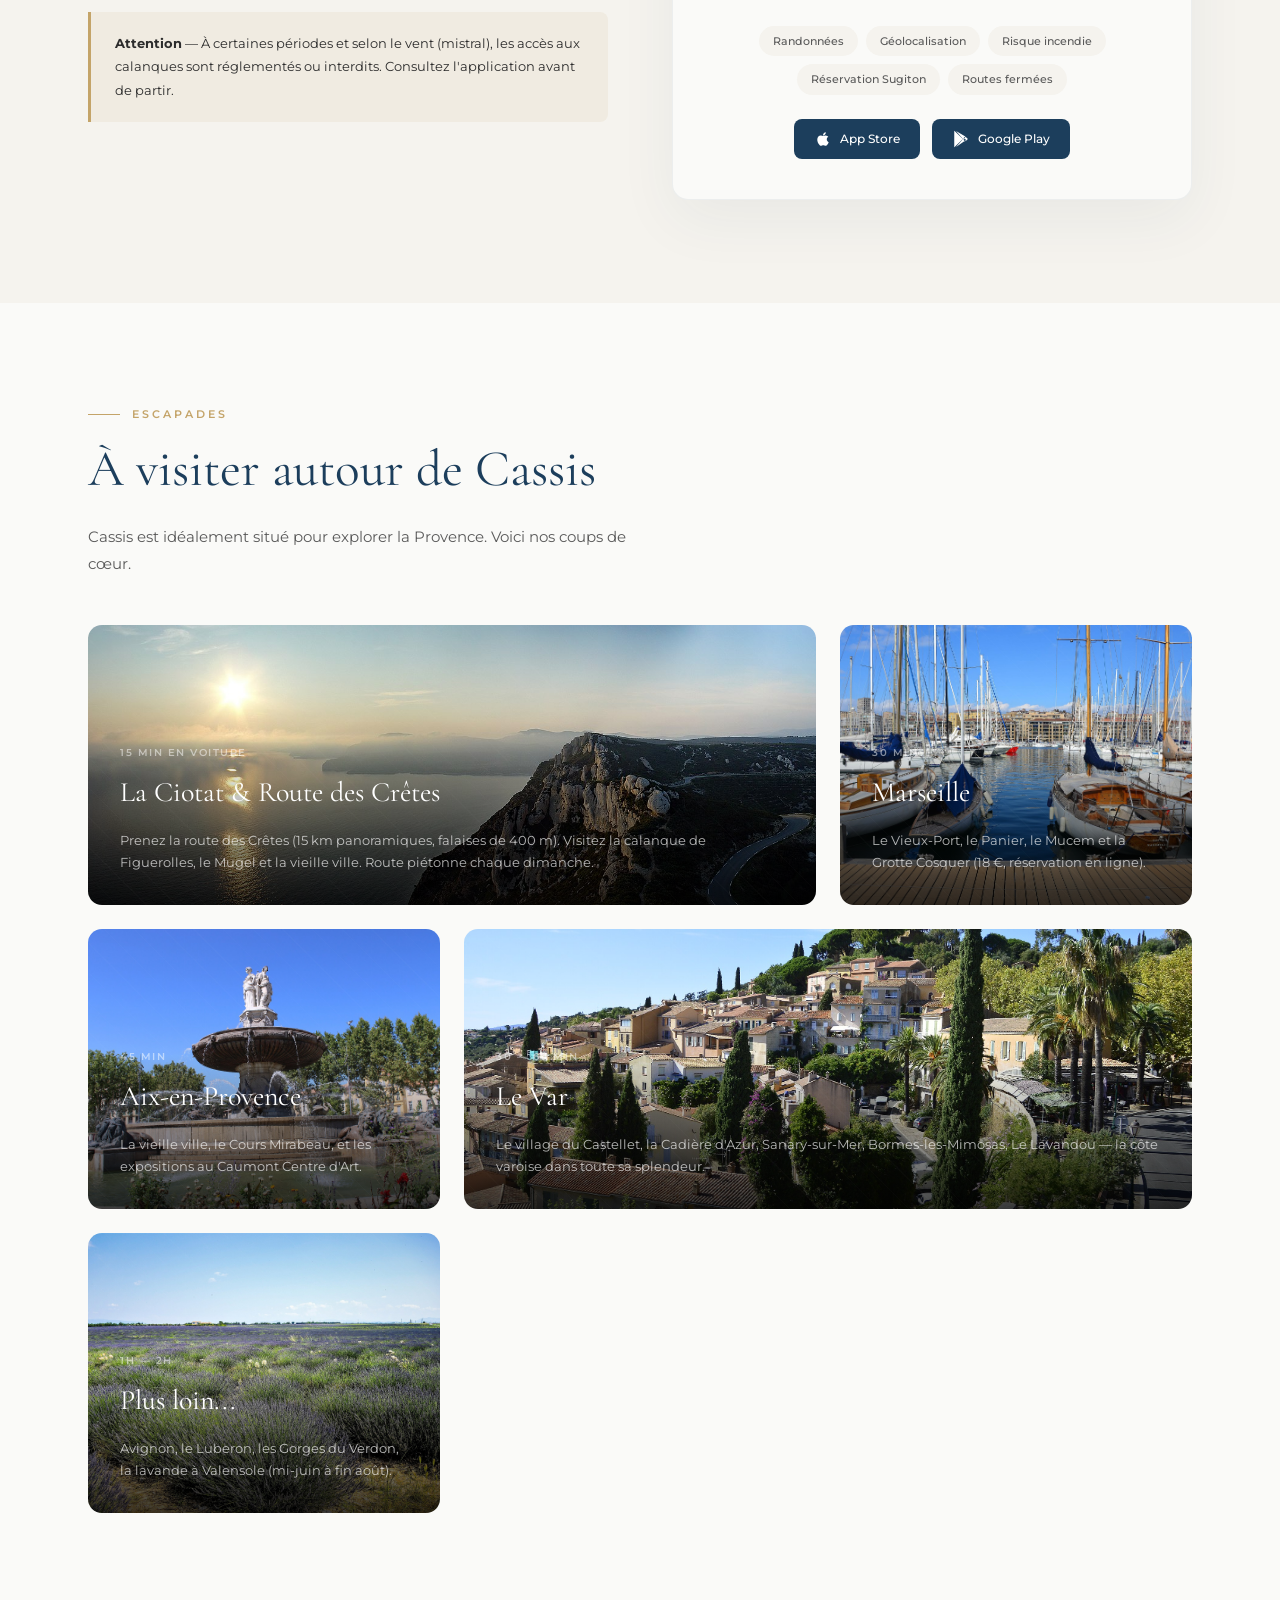
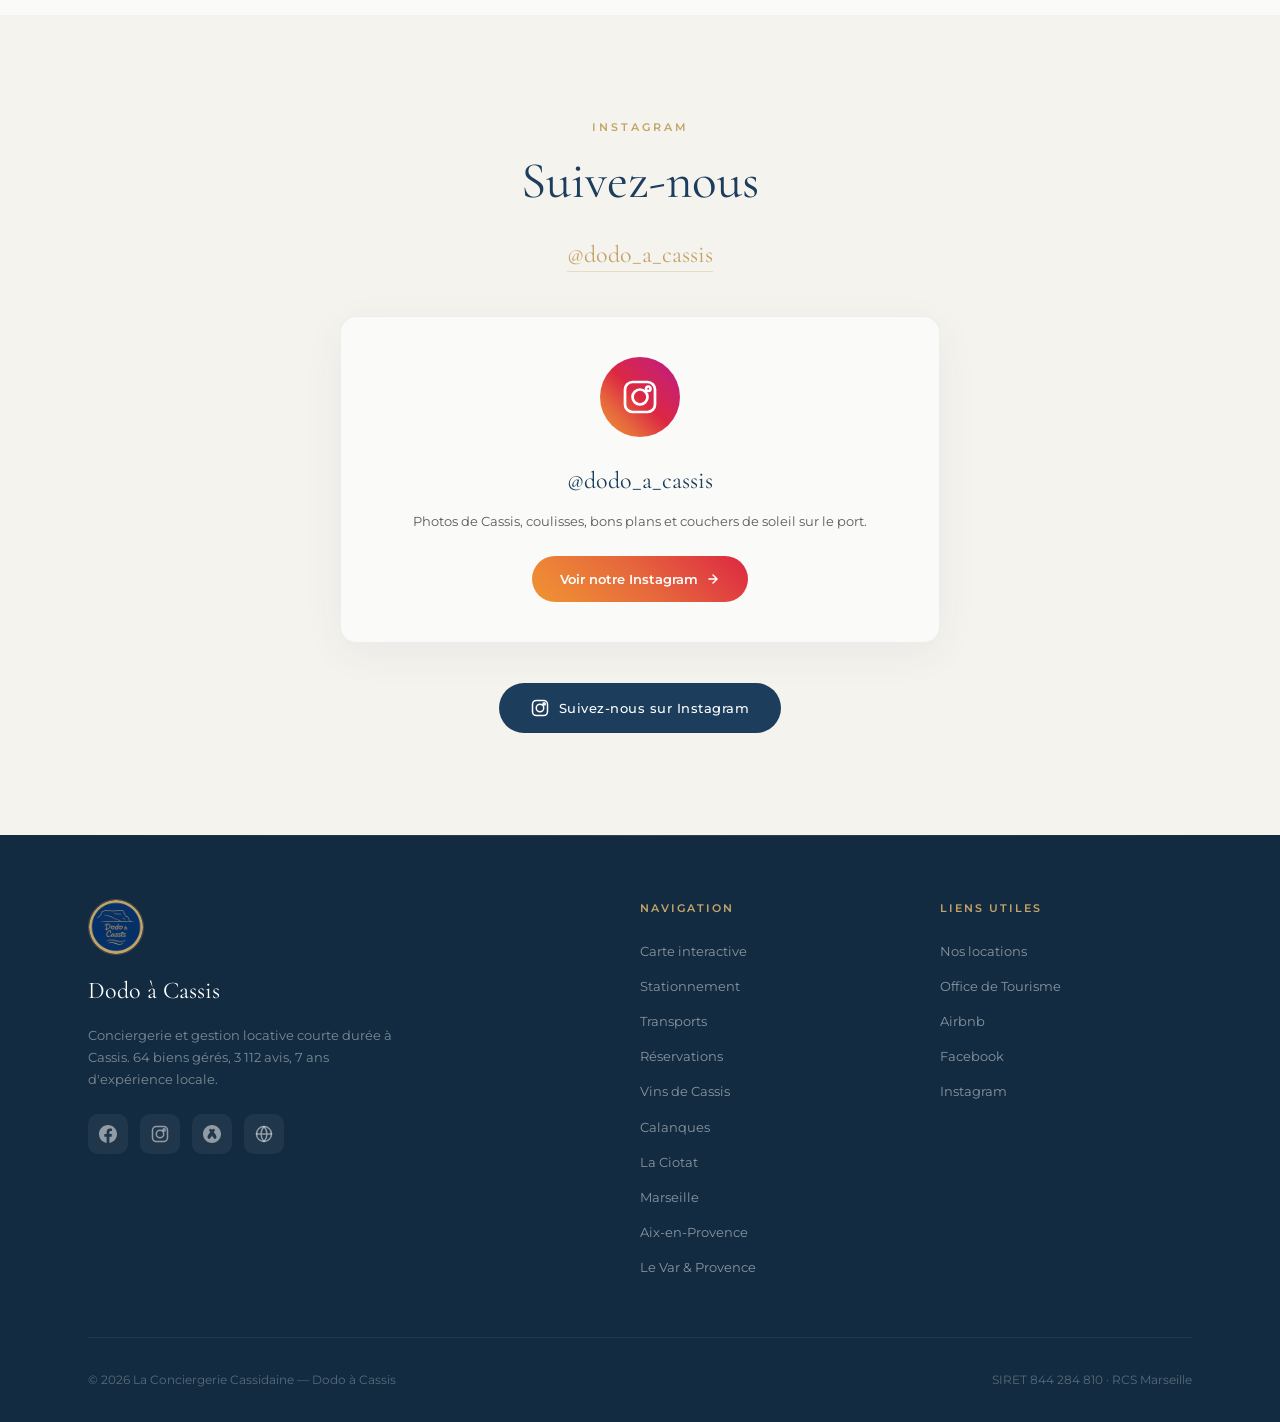
==== commit 080fabf2: "fix: conseil text color — use dark text on white card background Was rgba(255,255,255,0.95) (white o" ====
--- a/index.html
+++ b/index.html
@@ -479,7 +479,7 @@
                     <svg width="20" height="20" viewBox="0 0 24 24" fill="none" stroke="var(--gold)" stroke-width="2" stroke-linecap="round" stroke-linejoin="round" style="min-width:20px; margin-top:2px;">
                         <circle cx="12" cy="12" r="10"/><path d="M12 16v-4"/><path d="M12 8h.01"/>
                     </svg>
-                    <p style="margin:0; font-size: 0.95rem; color: rgba(255,255,255,0.95);">
+                    <p style="margin:0; font-size: 0.95rem; color: var(--text);">
                         <strong style="color: var(--gold);">Conseil</strong> &mdash; Les d&eacute;gustations au caveau sont g&eacute;n&eacute;ralement gratuites et sans obligation d&rsquo;achat. Privil&eacute;giez le matin pour &eacute;viter l&rsquo;affluence en &eacute;t&eacute;.
                     </p>
                 </div>
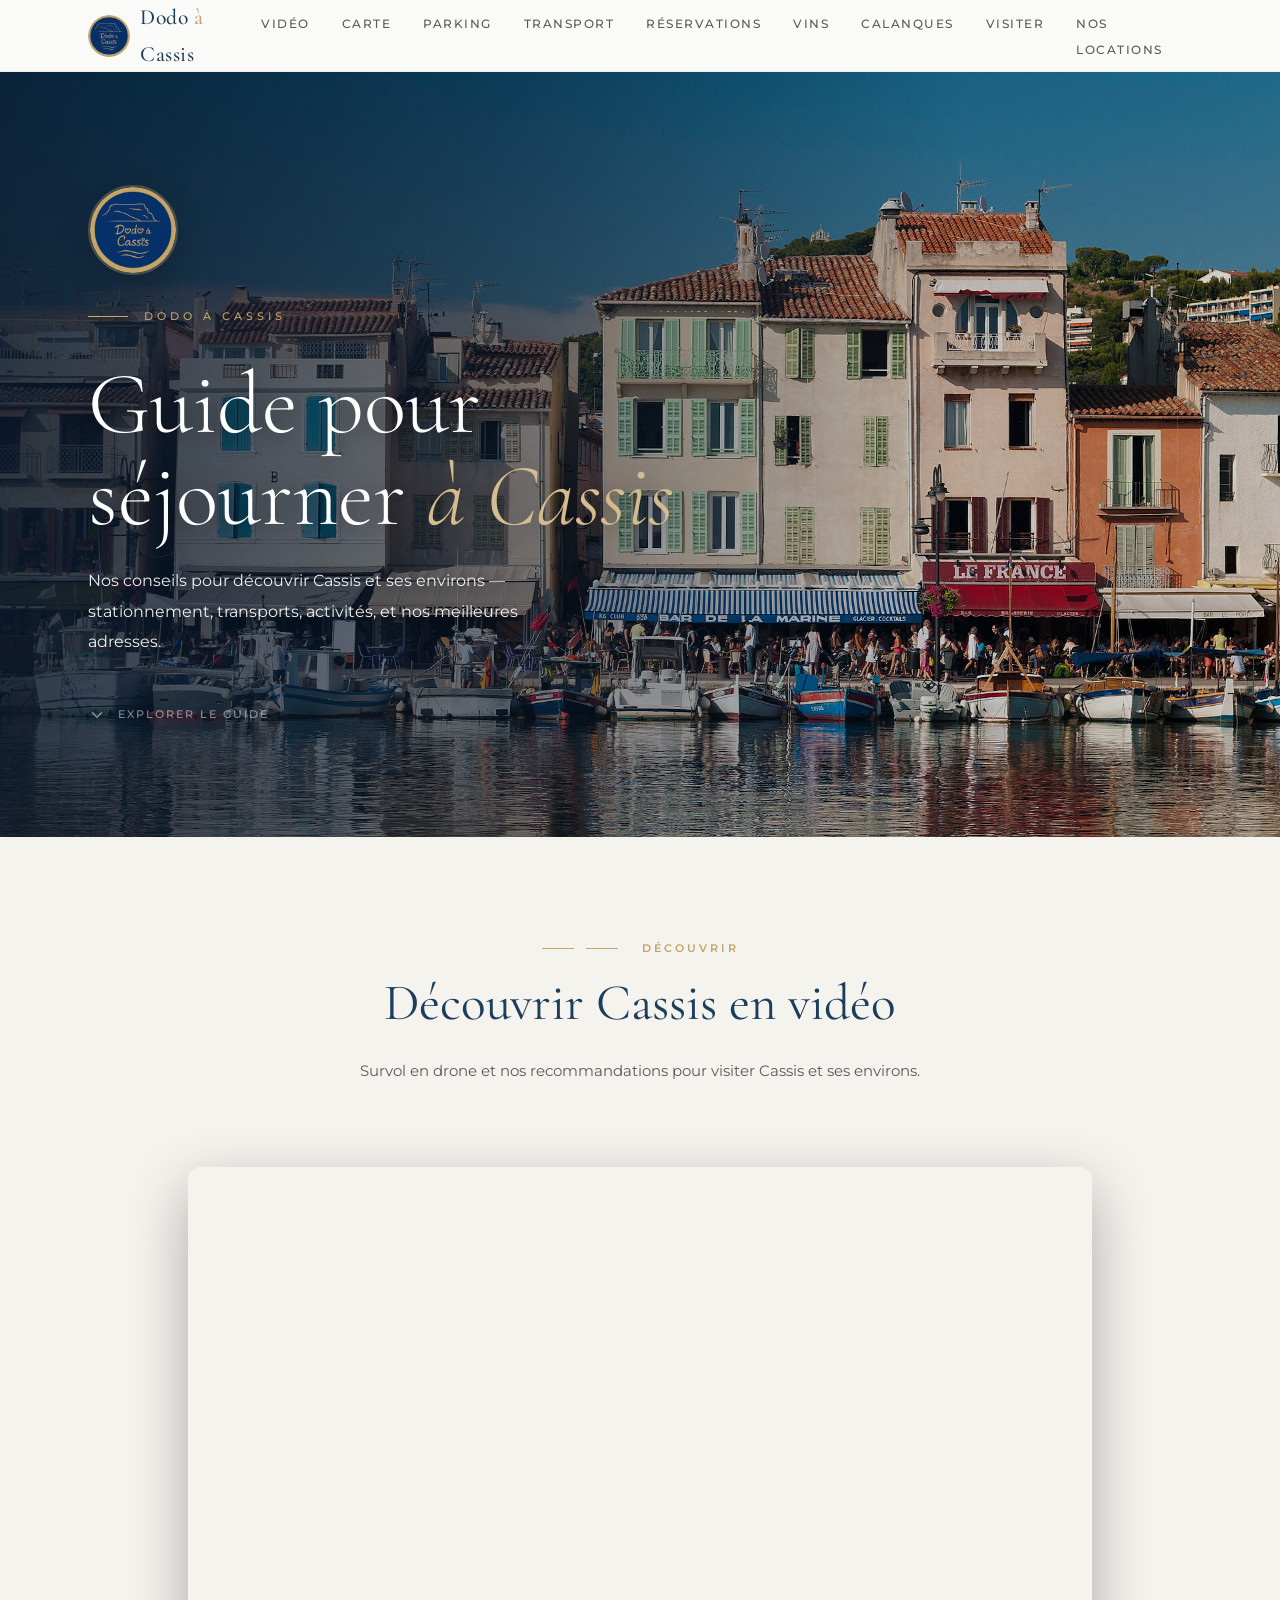
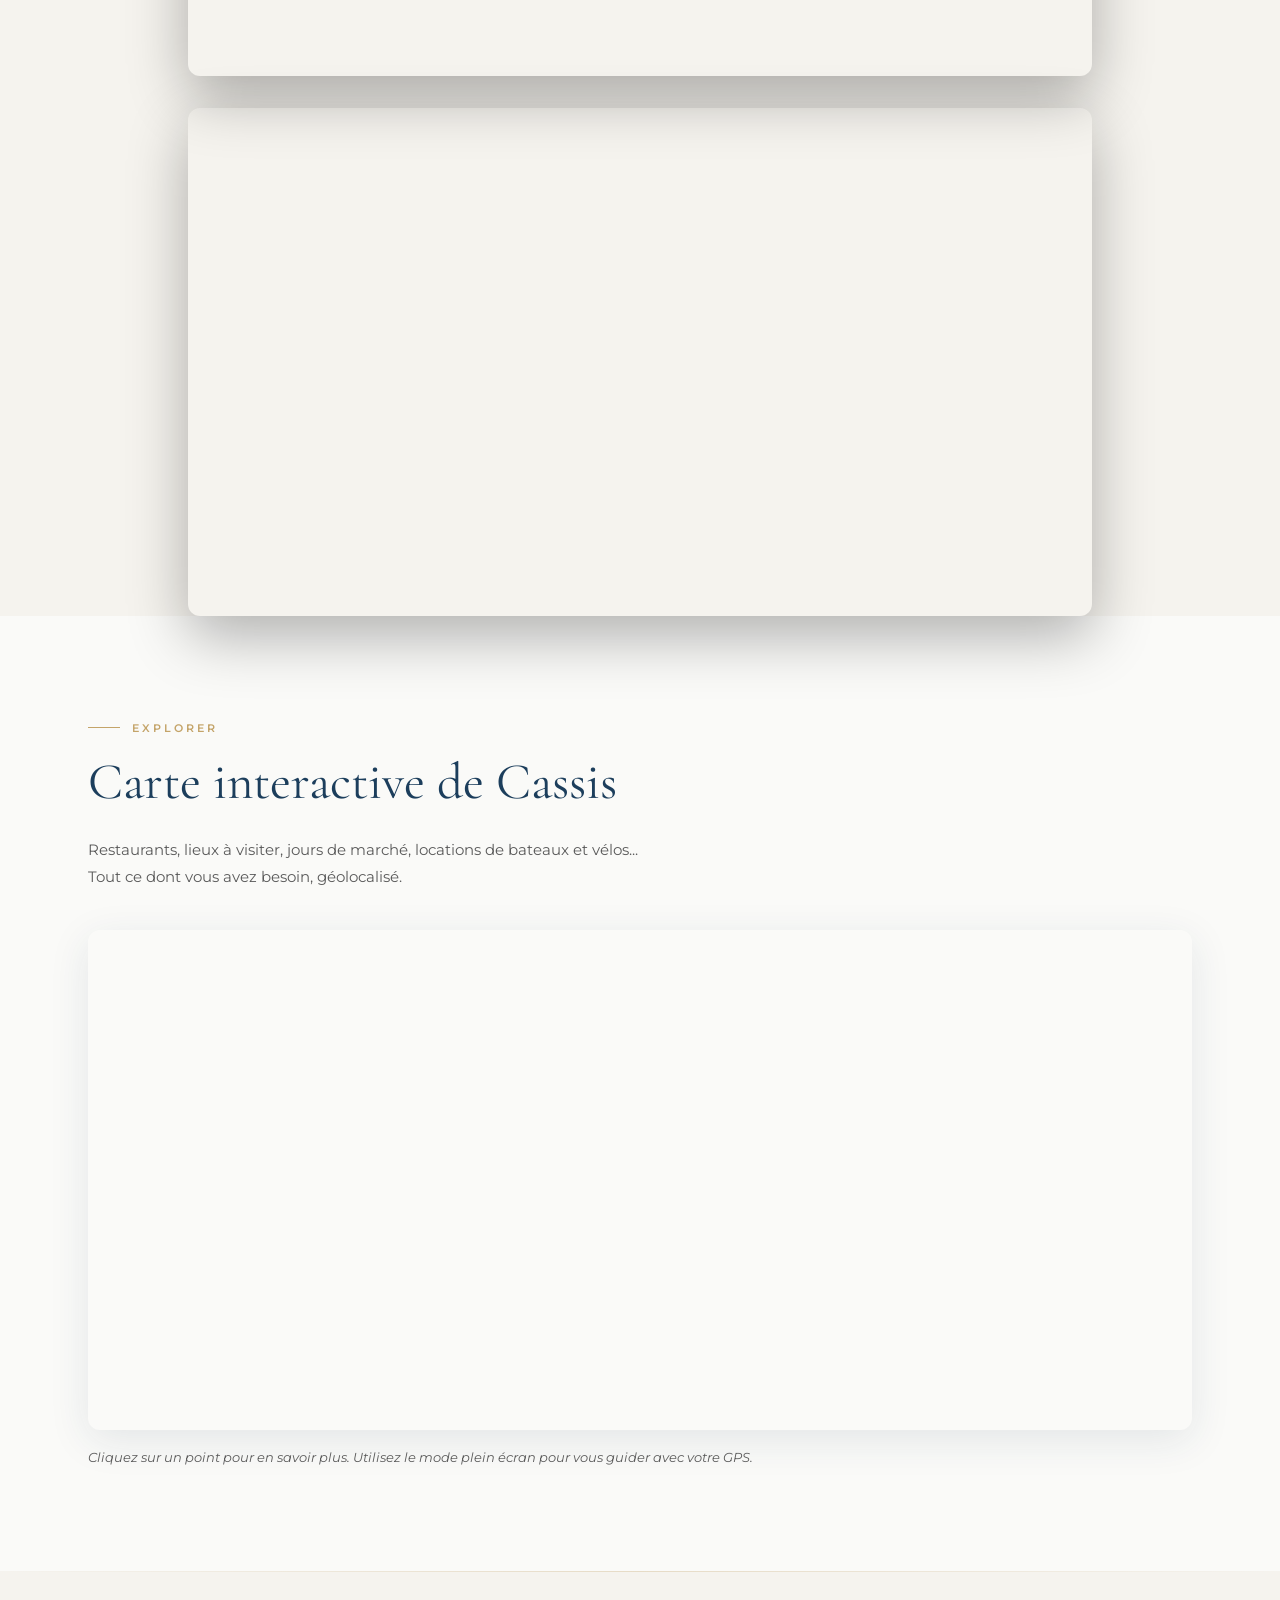
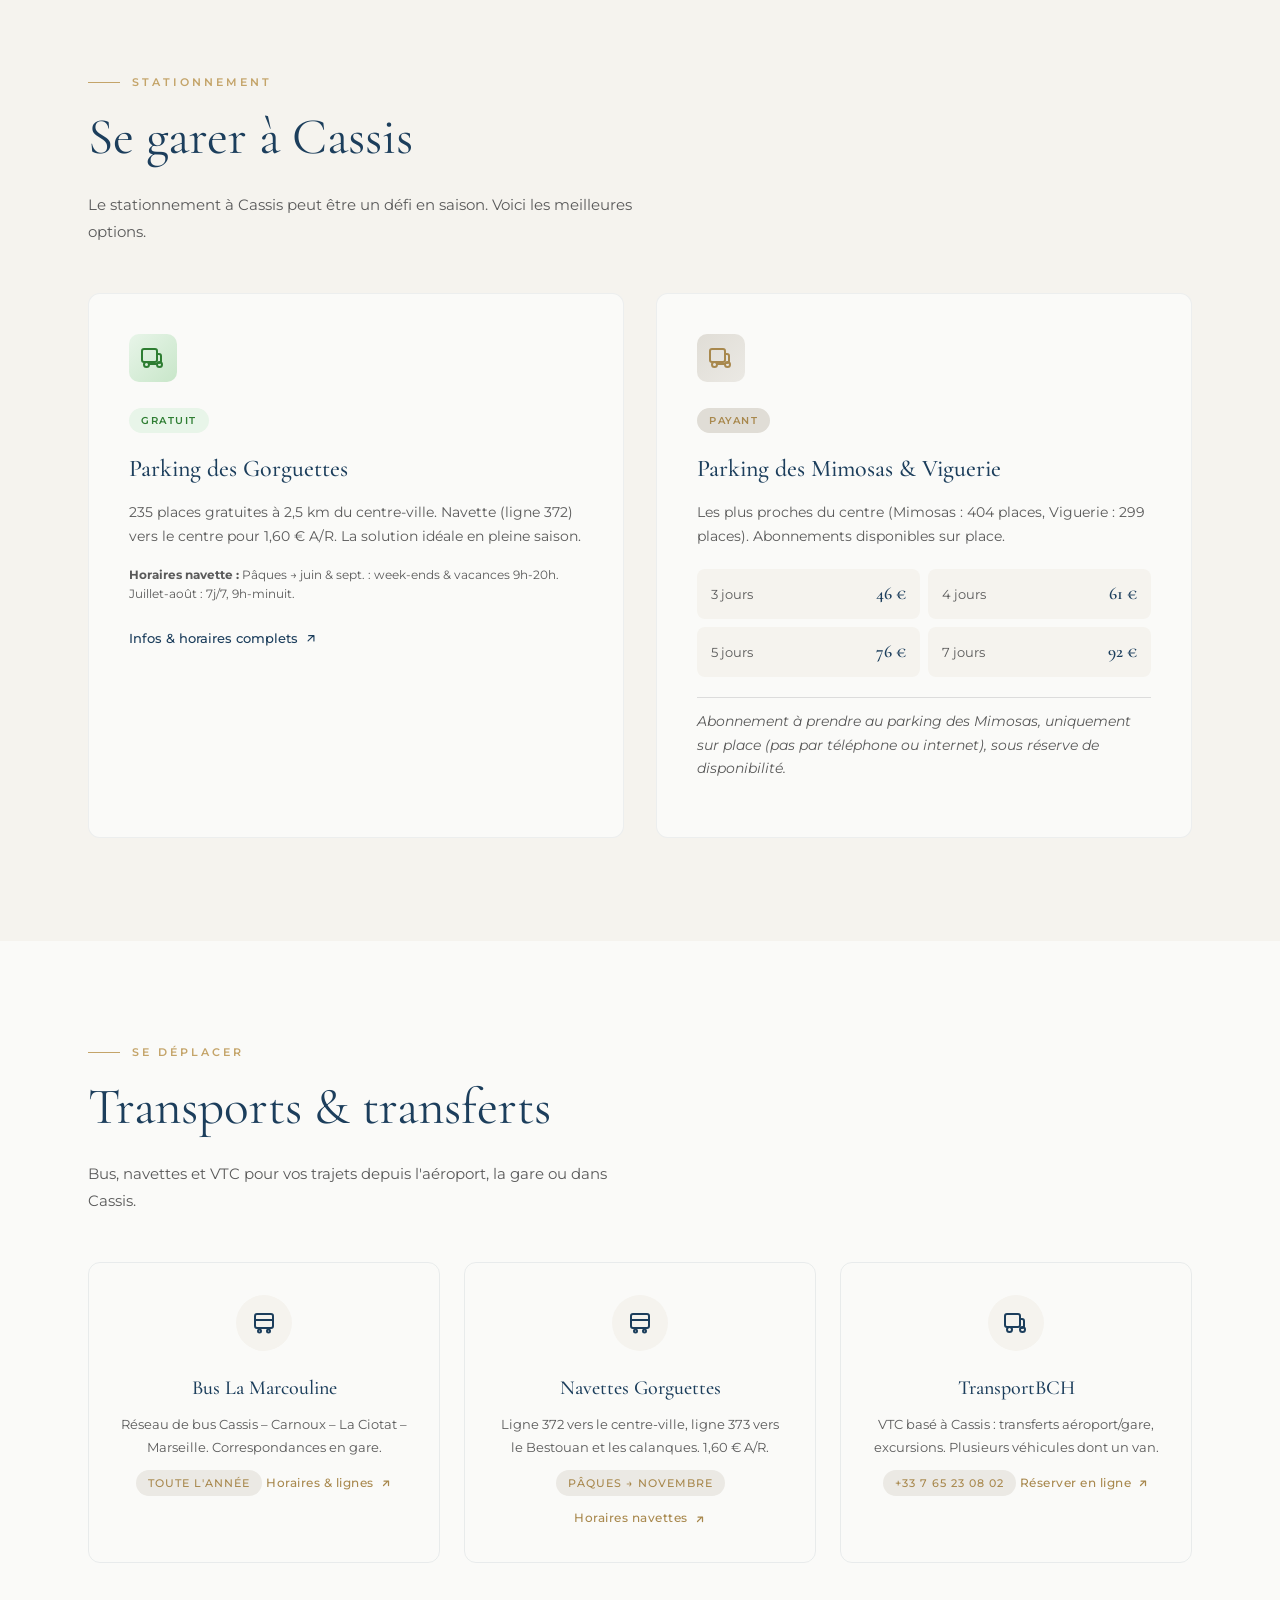
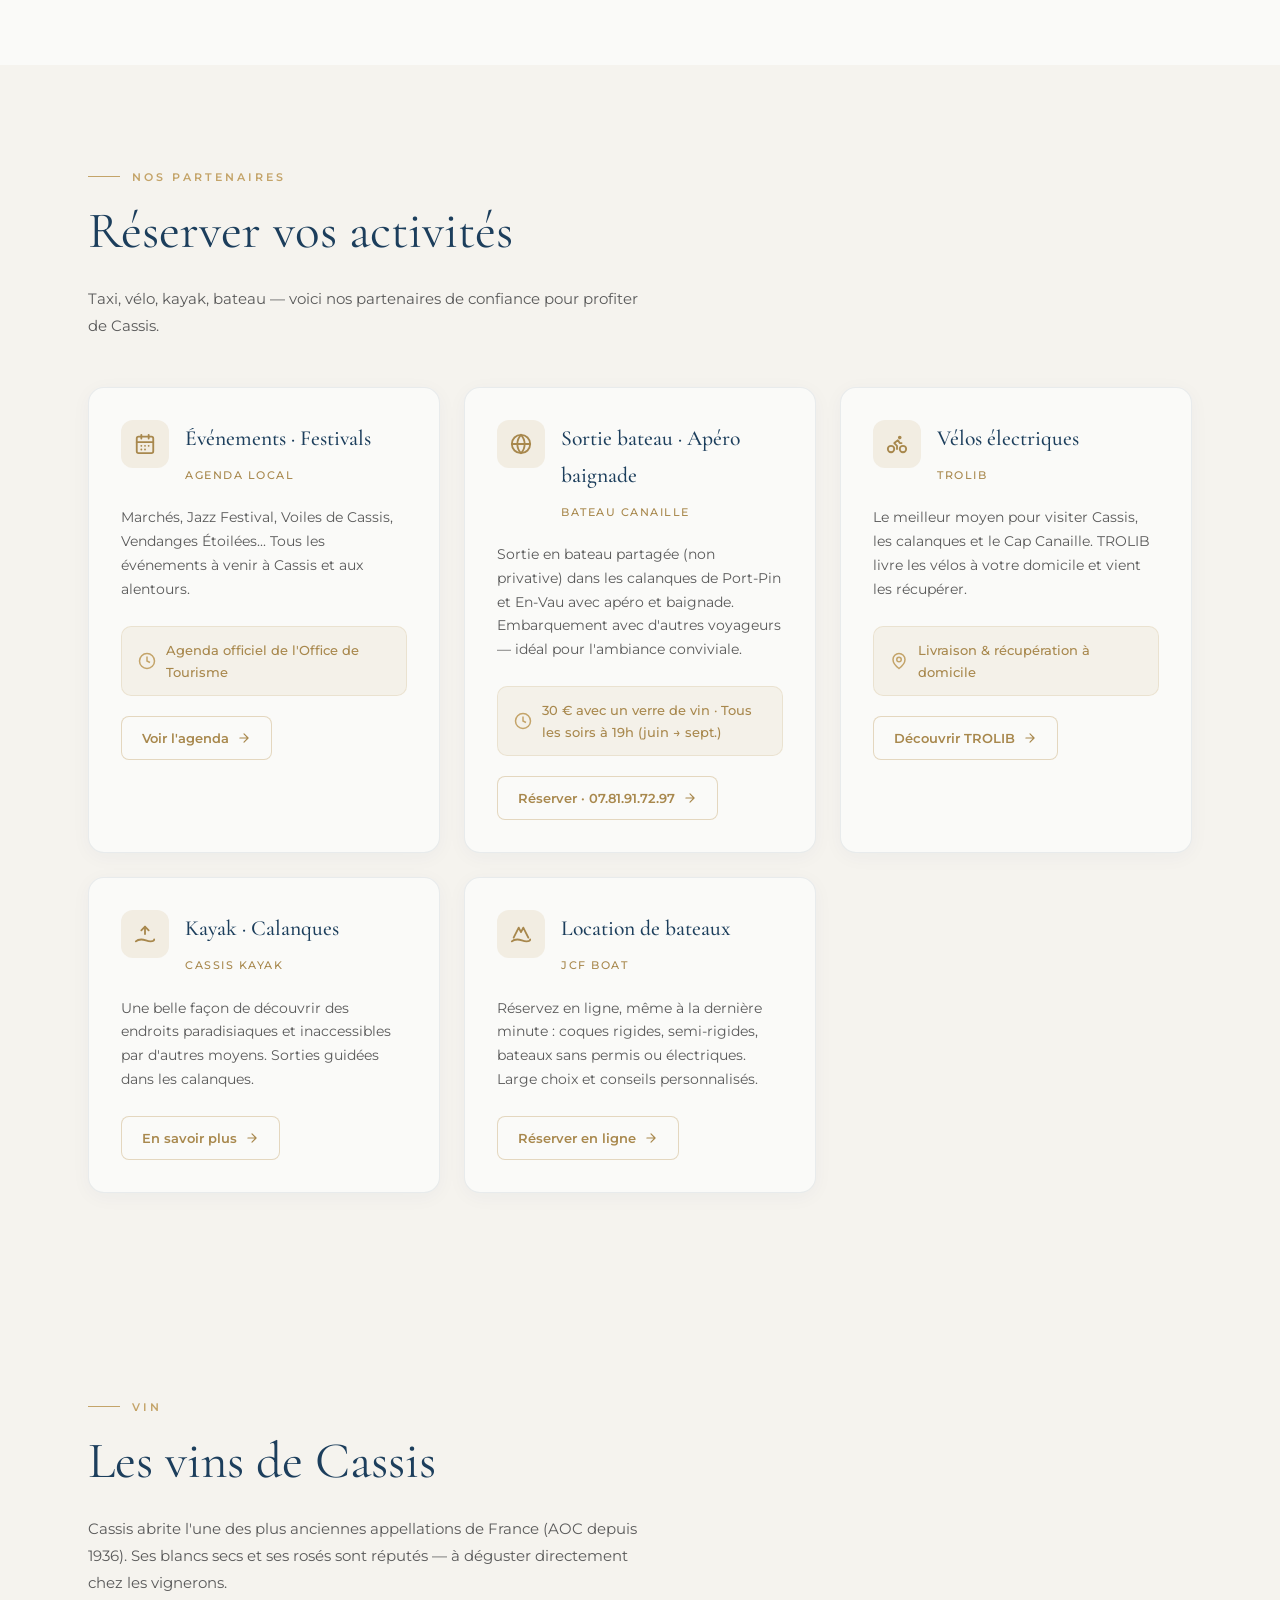
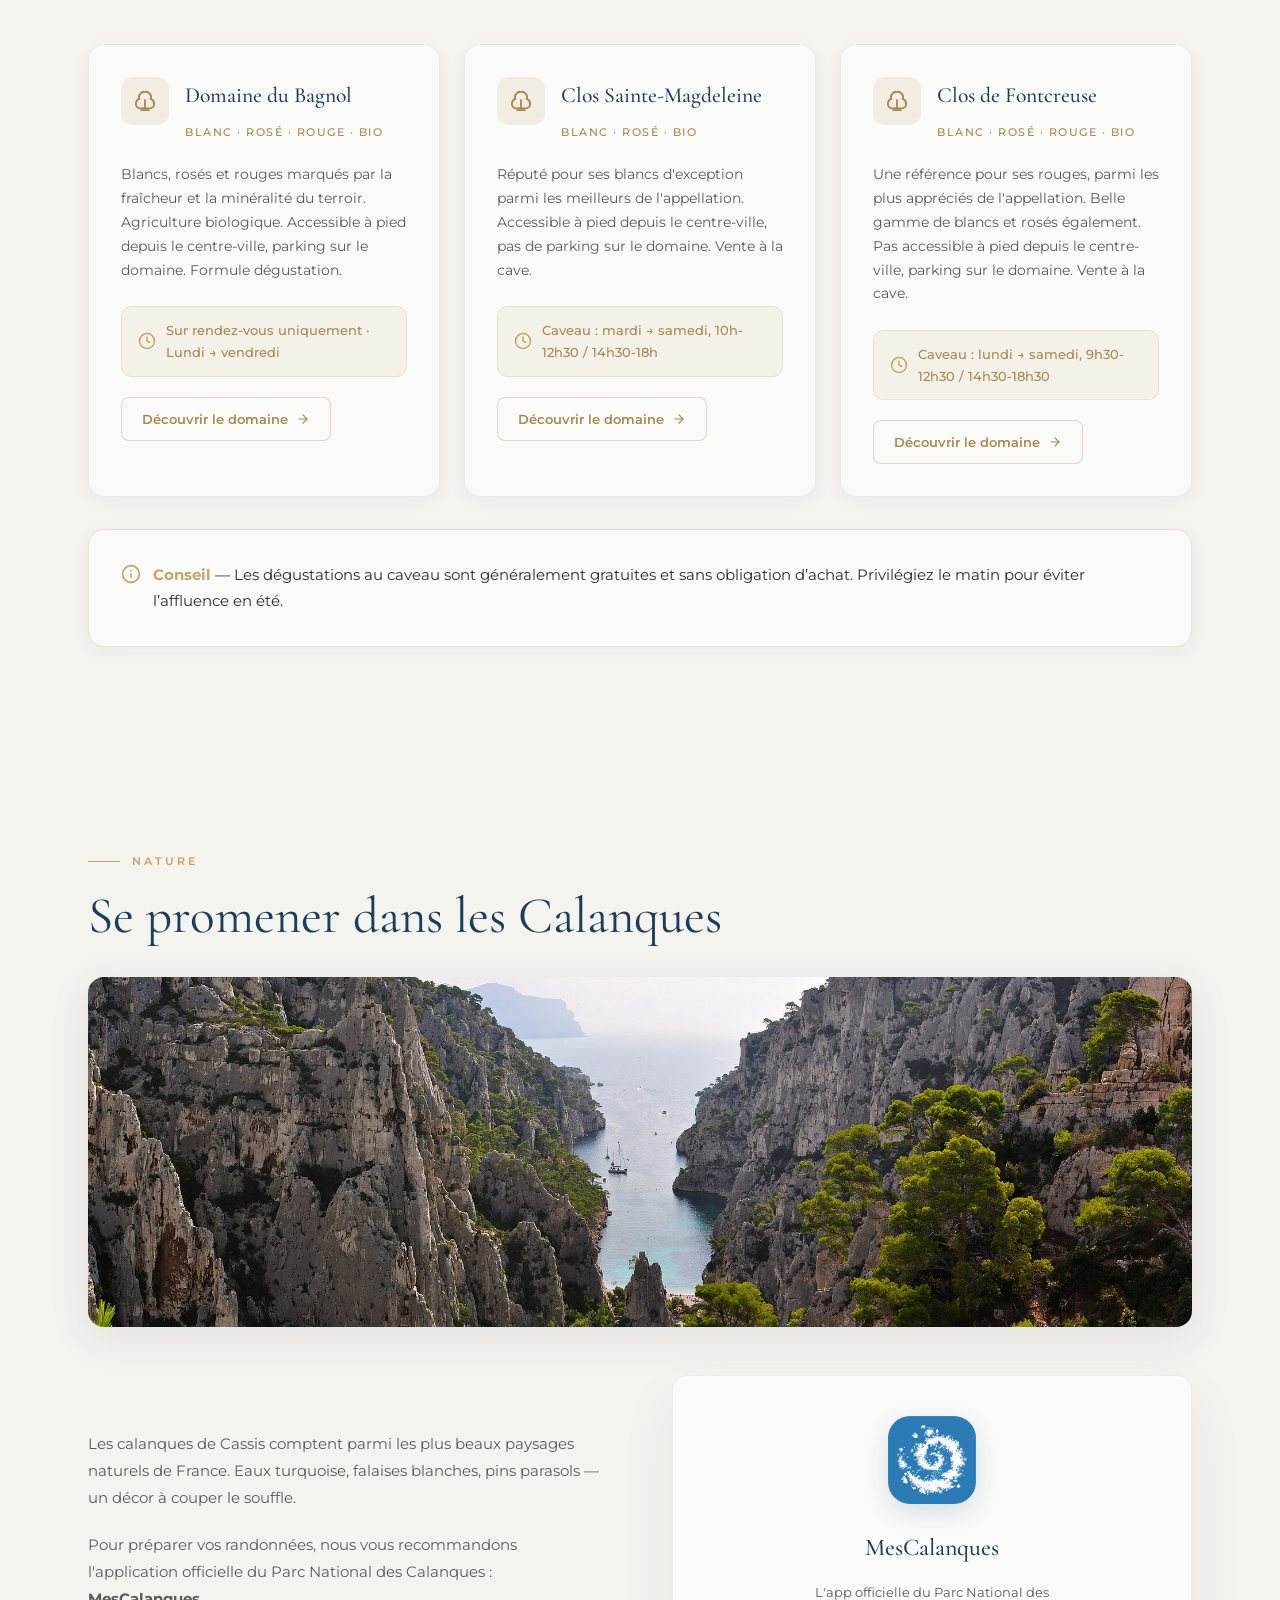
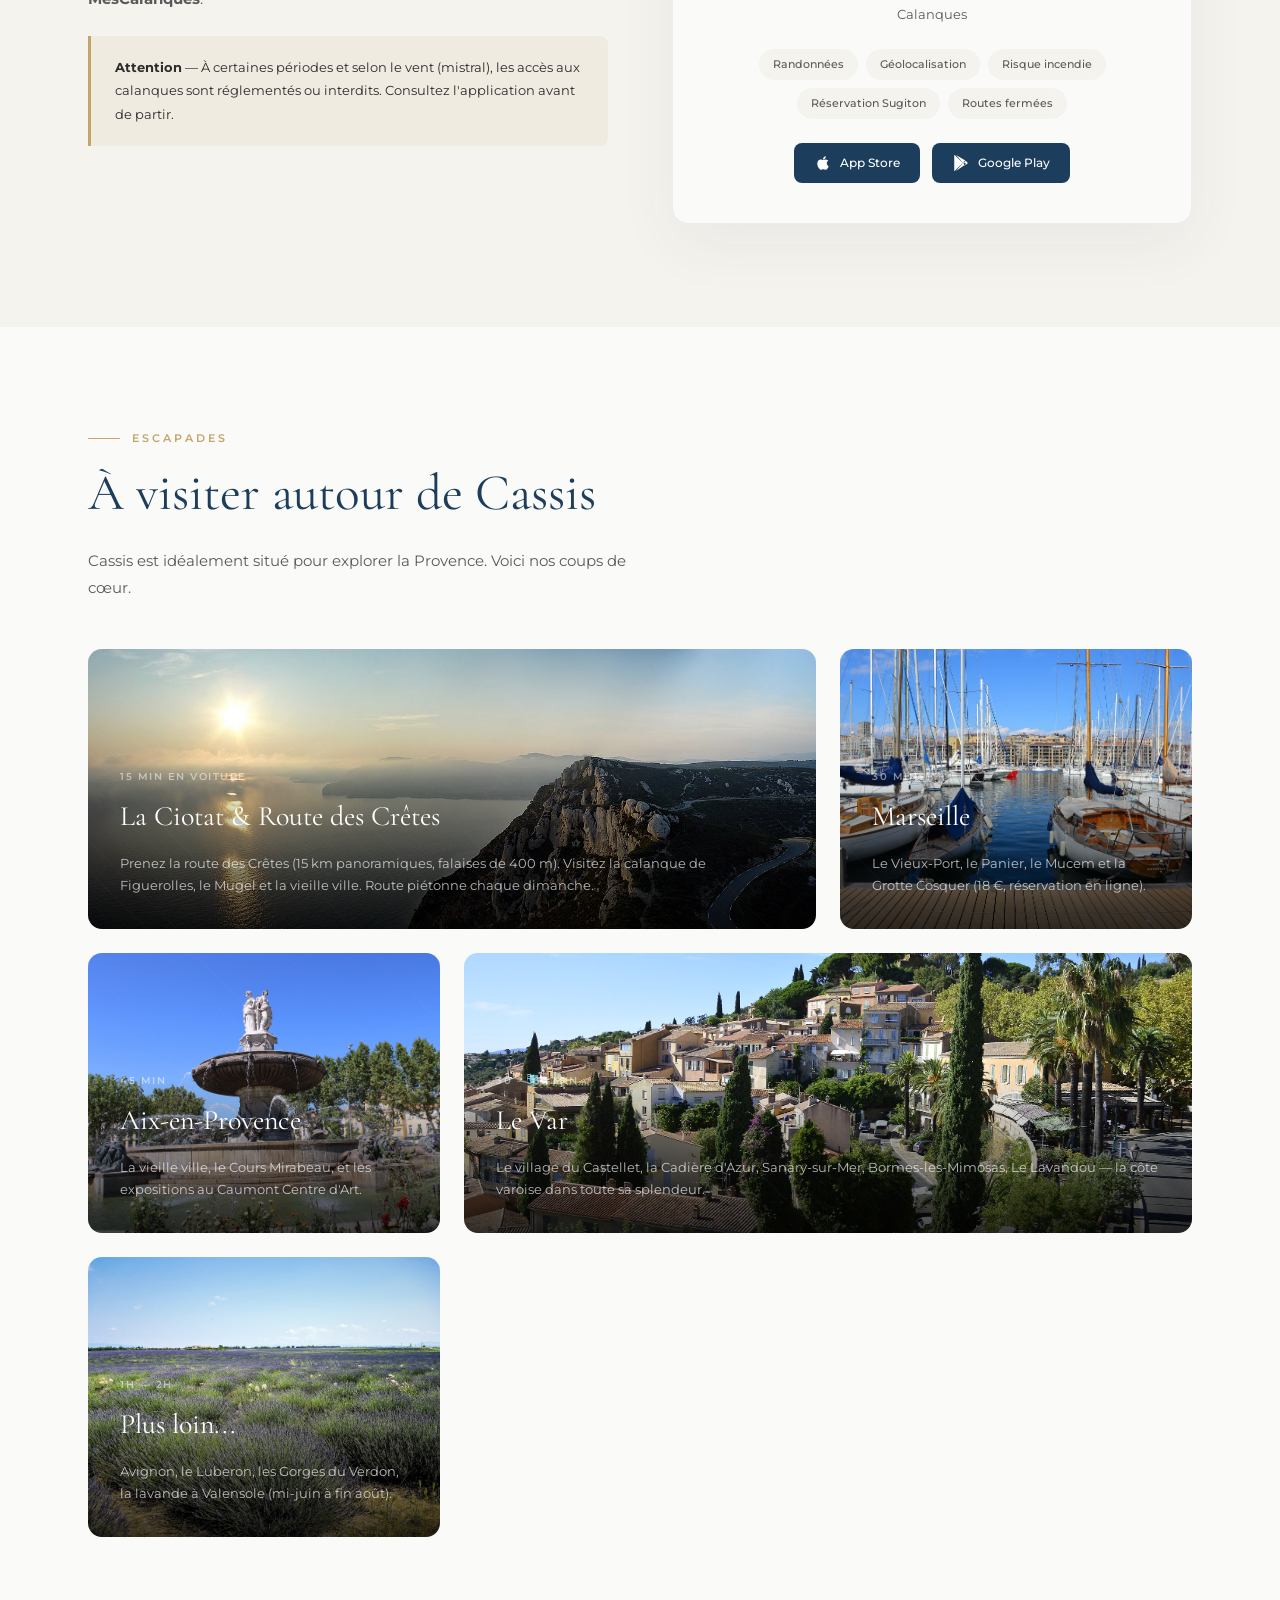
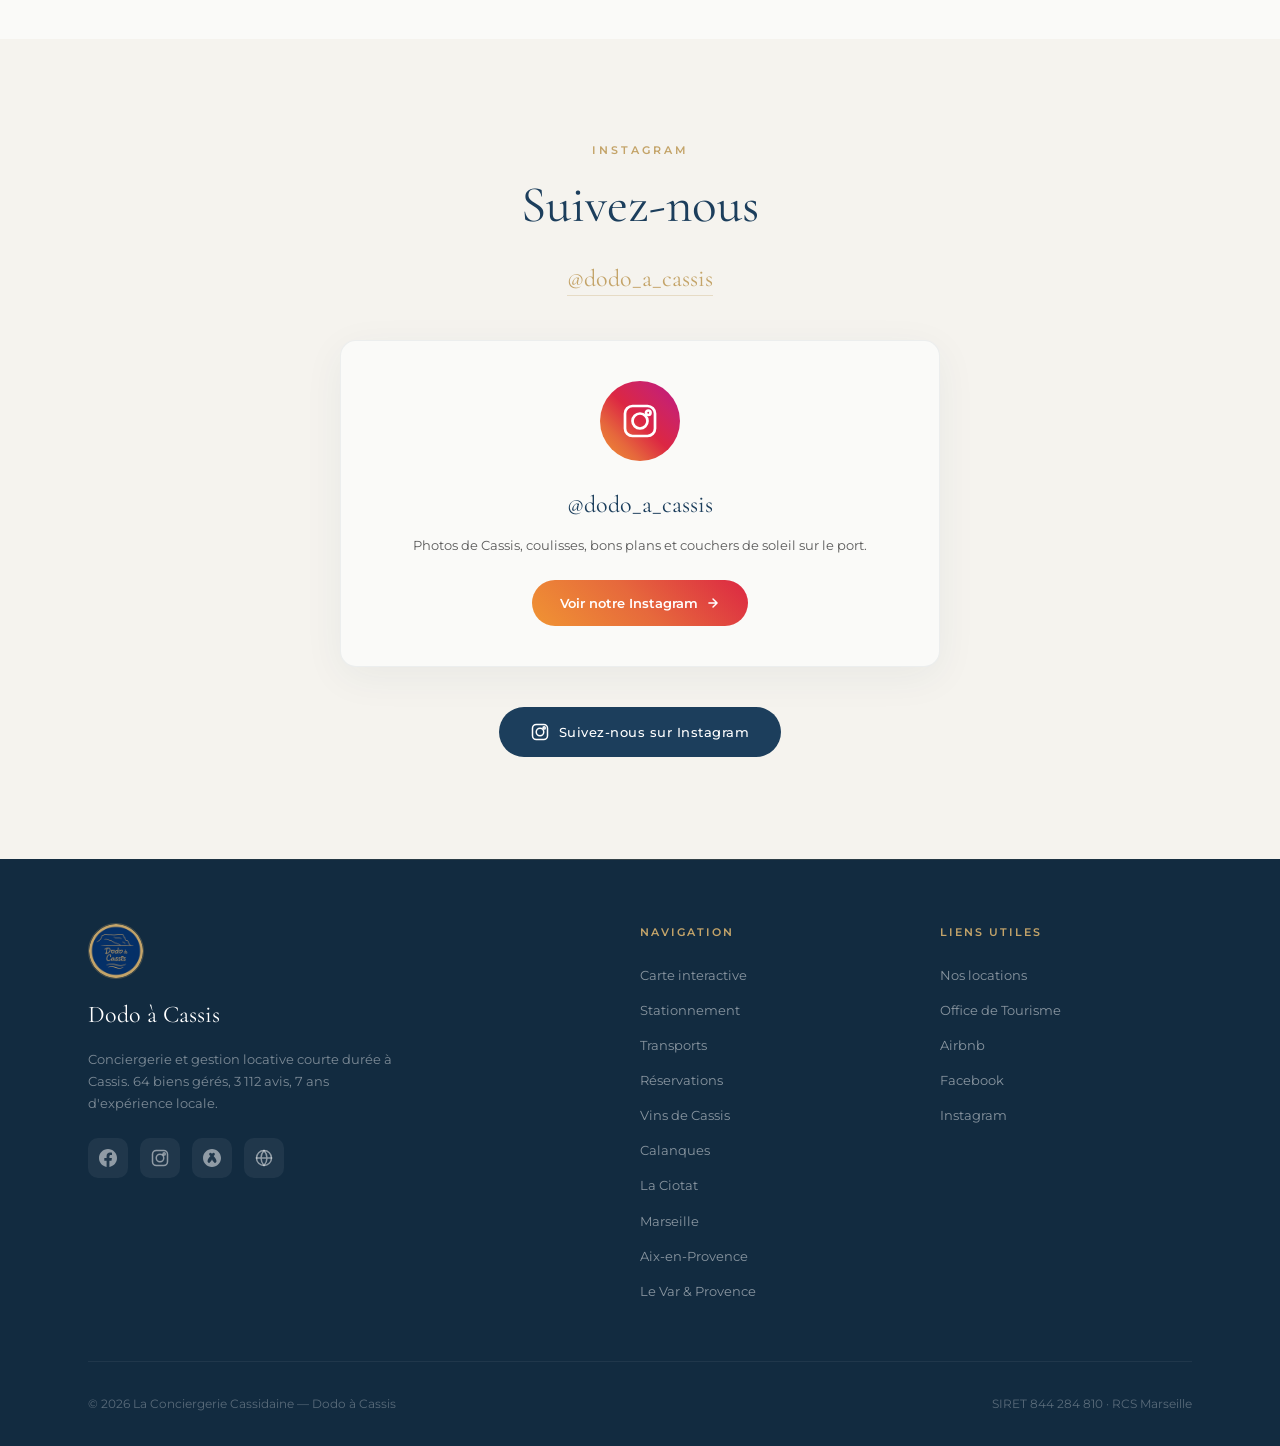
==== commit 245b173b: "update wine section: reorder domains, add access/parking info - Move Domaine du Bagnol to first posi" ====
--- a/index.html
+++ b/index.html
@@ -4,6 +4,8 @@
     <meta charset="UTF-8">
     <meta name="viewport" content="width=device-width, initial-scale=1.0">
     <title>Guide pour séjourner à Cassis — Dodo à Cassis</title>
+    <link rel="icon" href="favicon.ico" type="image/x-icon">
+    <link rel="apple-touch-icon" href="apple-touch-icon.png">
     <link rel="preconnect" href="https://fonts.googleapis.com">
     <link rel="preconnect" href="https://fonts.gstatic.com" crossorigin>
     <link href="https://fonts.googleapis.com/css2?family=Cormorant+Garamond:ital,wght@0,300;0,400;0,500;0,600;0,700;1,300;1,400;1,500&family=Montserrat:ital,wght@0,300;0,400;0,500;0,600;0,700;1,400&display=swap" rel="stylesheet">
@@ -390,7 +392,7 @@
             </div>
             <div class="partners-grid">
 
-                <!-- Clos Sainte-Magdeleine -->
+                <!-- Domaine du Bagnol -->
                 <div class="partner-card reveal reveal-delay-1">
                     <div class="partner-card__header">
                         <div class="partner-card__icon">
@@ -400,24 +402,24 @@
                             </svg>
                         </div>
                         <div>
-                            <h3 class="partner-card__name">Clos Sainte-Magdeleine</h3>
-                            <span class="partner-card__type">Blanc &middot; Ros&eacute; &middot; Bio</span>
+                            <h3 class="partner-card__name">Domaine du Bagnol</h3>
+                            <span class="partner-card__type">Blanc &middot; Ros&eacute; &middot; Rouge &middot; Bio</span>
                         </div>
                     </div>
                     <p class="partner-card__desc">
-                        R&eacute;put&eacute; pour ses blancs d'exception parmi les meilleurs de l'appellation. D&eacute;gustation gratuite au caveau. Visites comment&eacute;es 10&nbsp;&euro;/pers (avr&rarr;sept, sur r&eacute;servation).
+                        Blancs, ros&eacute;s et rouges marqu&eacute;s par la fra&icirc;cheur et la min&eacute;ralit&eacute; du terroir. Agriculture biologique. Accessible &agrave; pied depuis le centre-ville, parking sur le domaine. Formule d&eacute;gustation.
                     </p>
                     <div class="partner-card__highlight">
                         <svg width="18" height="18" viewBox="0 0 24 24" fill="none" stroke="currentColor" stroke-width="2"><circle cx="12" cy="12" r="10"/><path d="M12 6v6l4 2"/></svg>
-                        <span>Caveau : mardi &rarr; samedi, 10h-12h30 / 14h30-18h</span>
-                    </div>
-                    <a href="https://www.clossaintemagdeleine.fr/" target="_blank" class="partner-card__cta">
+                        <span>Sur rendez-vous uniquement &middot; Lundi &rarr; vendredi</span>
+                    </div>
+                    <a href="https://www.domainedubagnol.fr/deguster/" target="_blank" class="partner-card__cta">
                         D&eacute;couvrir le domaine
                         <svg width="14" height="14" viewBox="0 0 24 24" fill="none" stroke="currentColor" stroke-width="2" stroke-linecap="round" stroke-linejoin="round"><path d="M5 12h14M12 5l7 7-7 7"/></svg>
                     </a>
                 </div>
 
-                <!-- Clos de Fontcreuse -->
+                <!-- Clos Sainte-Magdeleine -->
                 <div class="partner-card reveal reveal-delay-2">
                     <div class="partner-card__header">
                         <div class="partner-card__icon">
@@ -427,24 +429,24 @@
                             </svg>
                         </div>
                         <div>
-                            <h3 class="partner-card__name">Clos de Fontcreuse</h3>
-                            <span class="partner-card__type">Blanc &middot; Ros&eacute; &middot; Rouge &middot; Bio</span>
+                            <h3 class="partner-card__name">Clos Sainte-Magdeleine</h3>
+                            <span class="partner-card__type">Blanc &middot; Ros&eacute; &middot; Bio</span>
                         </div>
                     </div>
                     <p class="partner-card__desc">
-                        Une r&eacute;f&eacute;rence pour ses rouges, parmi les plus appr&eacute;ci&eacute;s de l'appellation. Belle gamme de blancs et ros&eacute;s &eacute;galement. D&eacute;gustation gratuite au caveau, visite des caves sur r&eacute;servation.
+                        R&eacute;put&eacute; pour ses blancs d'exception parmi les meilleurs de l'appellation. Accessible &agrave; pied depuis le centre-ville, pas de parking sur le domaine. Vente &agrave; la cave.
                     </p>
                     <div class="partner-card__highlight">
                         <svg width="18" height="18" viewBox="0 0 24 24" fill="none" stroke="currentColor" stroke-width="2"><circle cx="12" cy="12" r="10"/><path d="M12 6v6l4 2"/></svg>
-                        <span>Caveau : lundi &rarr; samedi, 9h30-12h30 / 14h30-18h30</span>
-                    </div>
-                    <a href="https://www.closdefontcreuse.fr/" target="_blank" class="partner-card__cta">
+                        <span>Caveau : mardi &rarr; samedi, 10h-12h30 / 14h30-18h</span>
+                    </div>
+                    <a href="https://www.clossaintemagdeleine.fr/" target="_blank" class="partner-card__cta">
                         D&eacute;couvrir le domaine
                         <svg width="14" height="14" viewBox="0 0 24 24" fill="none" stroke="currentColor" stroke-width="2" stroke-linecap="round" stroke-linejoin="round"><path d="M5 12h14M12 5l7 7-7 7"/></svg>
                     </a>
                 </div>
 
-                <!-- Domaine du Bagnol -->
+                <!-- Clos de Fontcreuse -->
                 <div class="partner-card reveal reveal-delay-3">
                     <div class="partner-card__header">
                         <div class="partner-card__icon">
@@ -454,18 +456,18 @@
                             </svg>
                         </div>
                         <div>
-                            <h3 class="partner-card__name">Domaine du Bagnol</h3>
+                            <h3 class="partner-card__name">Clos de Fontcreuse</h3>
                             <span class="partner-card__type">Blanc &middot; Ros&eacute; &middot; Rouge &middot; Bio</span>
                         </div>
                     </div>
                     <p class="partner-card__desc">
-                        Blancs, ros&eacute;s et rouges marqu&eacute;s par la fra&icirc;cheur et la min&eacute;ralit&eacute; du terroir. Agriculture biologique.
+                        Une r&eacute;f&eacute;rence pour ses rouges, parmi les plus appr&eacute;ci&eacute;s de l'appellation. Belle gamme de blancs et ros&eacute;s &eacute;galement. Pas accessible &agrave; pied depuis le centre-ville, parking sur le domaine. Vente &agrave; la cave.
                     </p>
                     <div class="partner-card__highlight">
                         <svg width="18" height="18" viewBox="0 0 24 24" fill="none" stroke="currentColor" stroke-width="2"><circle cx="12" cy="12" r="10"/><path d="M12 6v6l4 2"/></svg>
-                        <span>Sur rendez-vous uniquement &middot; Lundi &rarr; vendredi</span>
-                    </div>
-                    <a href="https://www.domainedubagnol.fr/" target="_blank" class="partner-card__cta">
+                        <span>Caveau : lundi &rarr; samedi, 9h30-12h30 / 14h30-18h30</span>
+                    </div>
+                    <a href="https://www.fontcreuse.com/" target="_blank" class="partner-card__cta">
                         D&eacute;couvrir le domaine
                         <svg width="14" height="14" viewBox="0 0 24 24" fill="none" stroke="currentColor" stroke-width="2" stroke-linecap="round" stroke-linejoin="round"><path d="M5 12h14M12 5l7 7-7 7"/></svg>
                     </a>
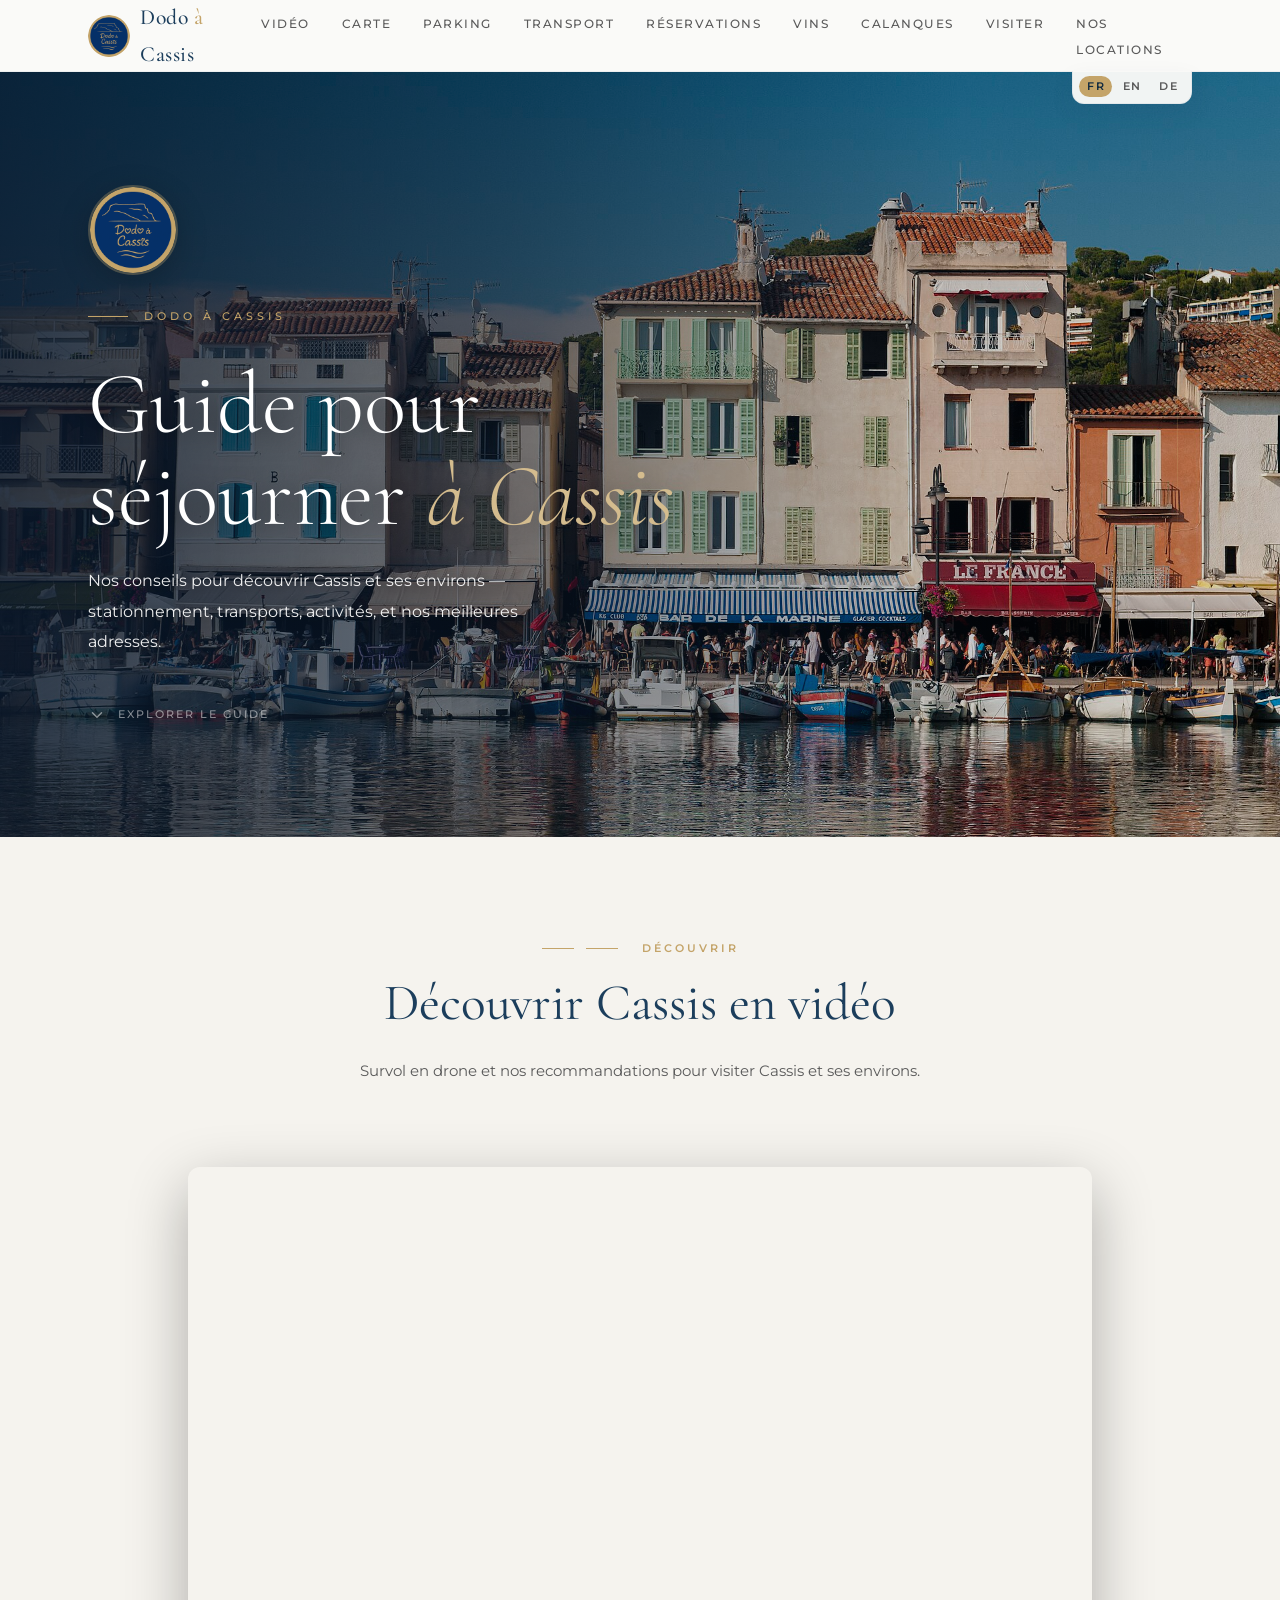
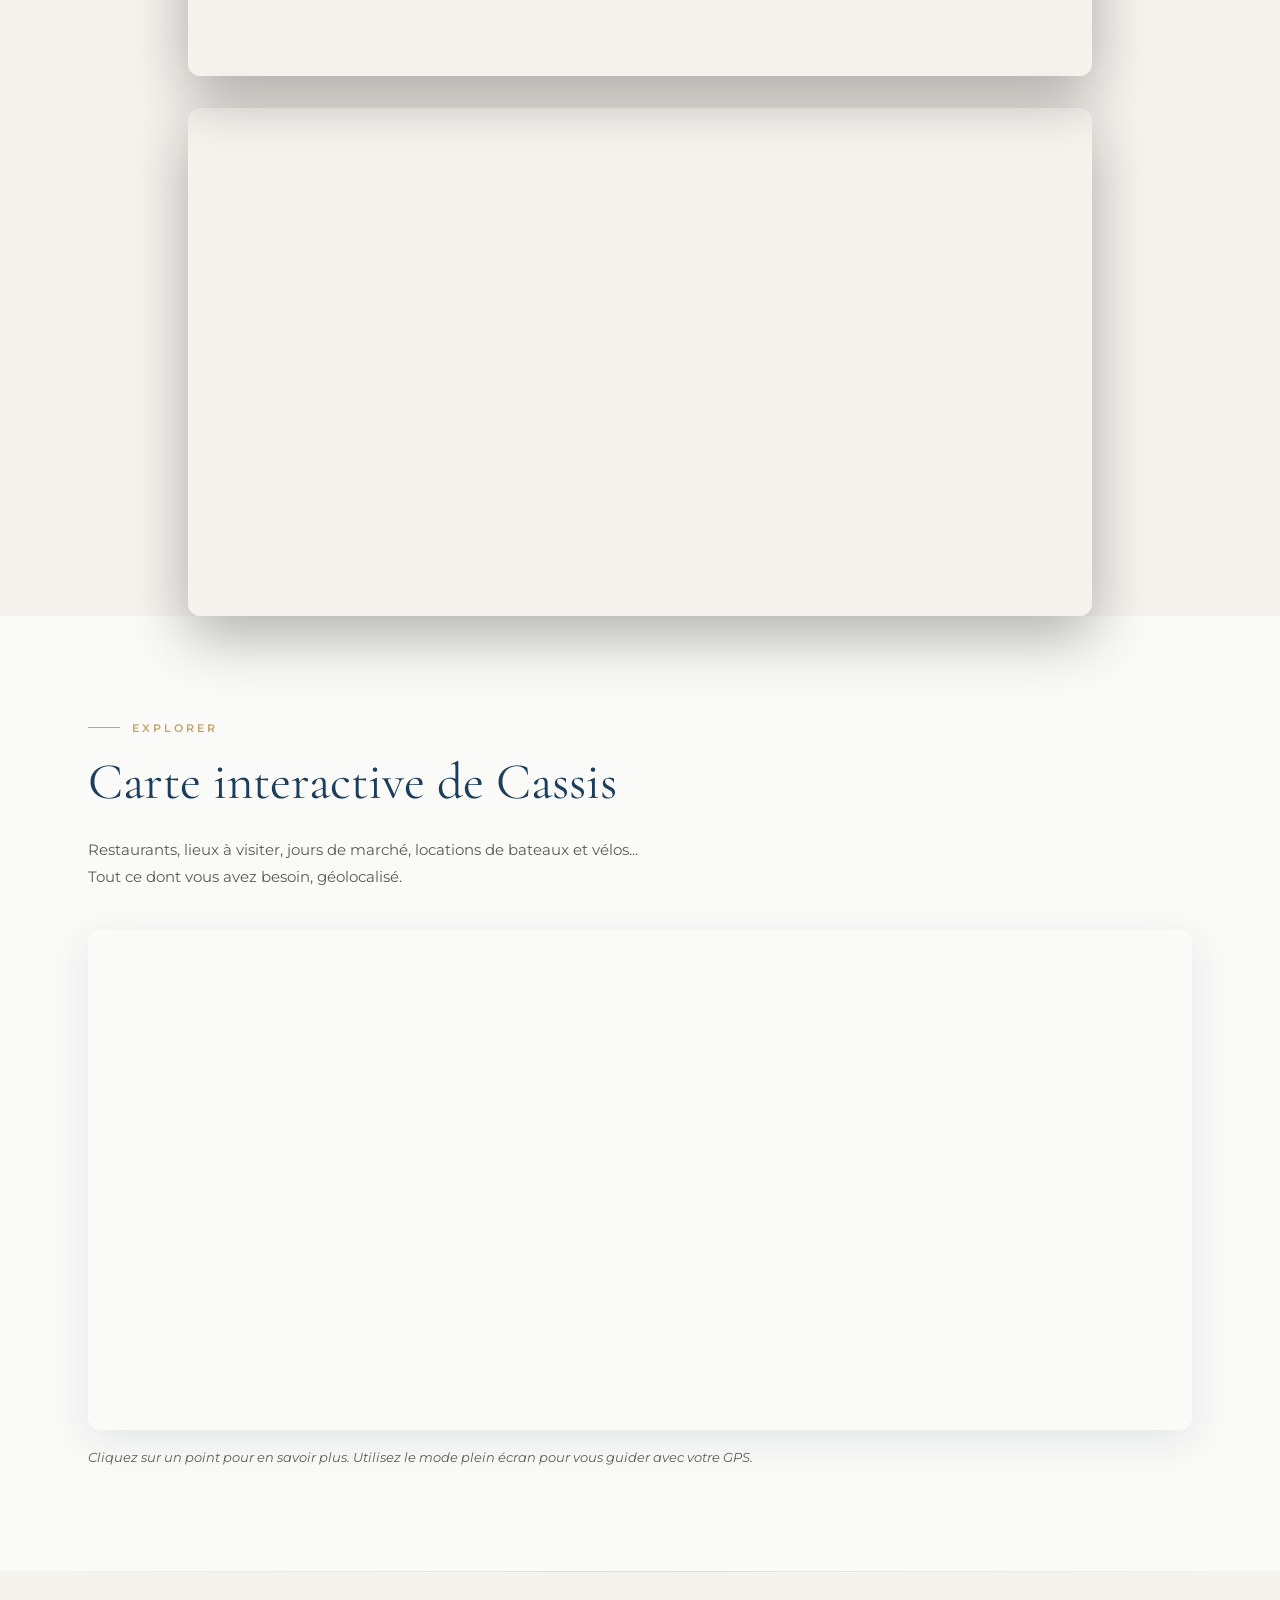
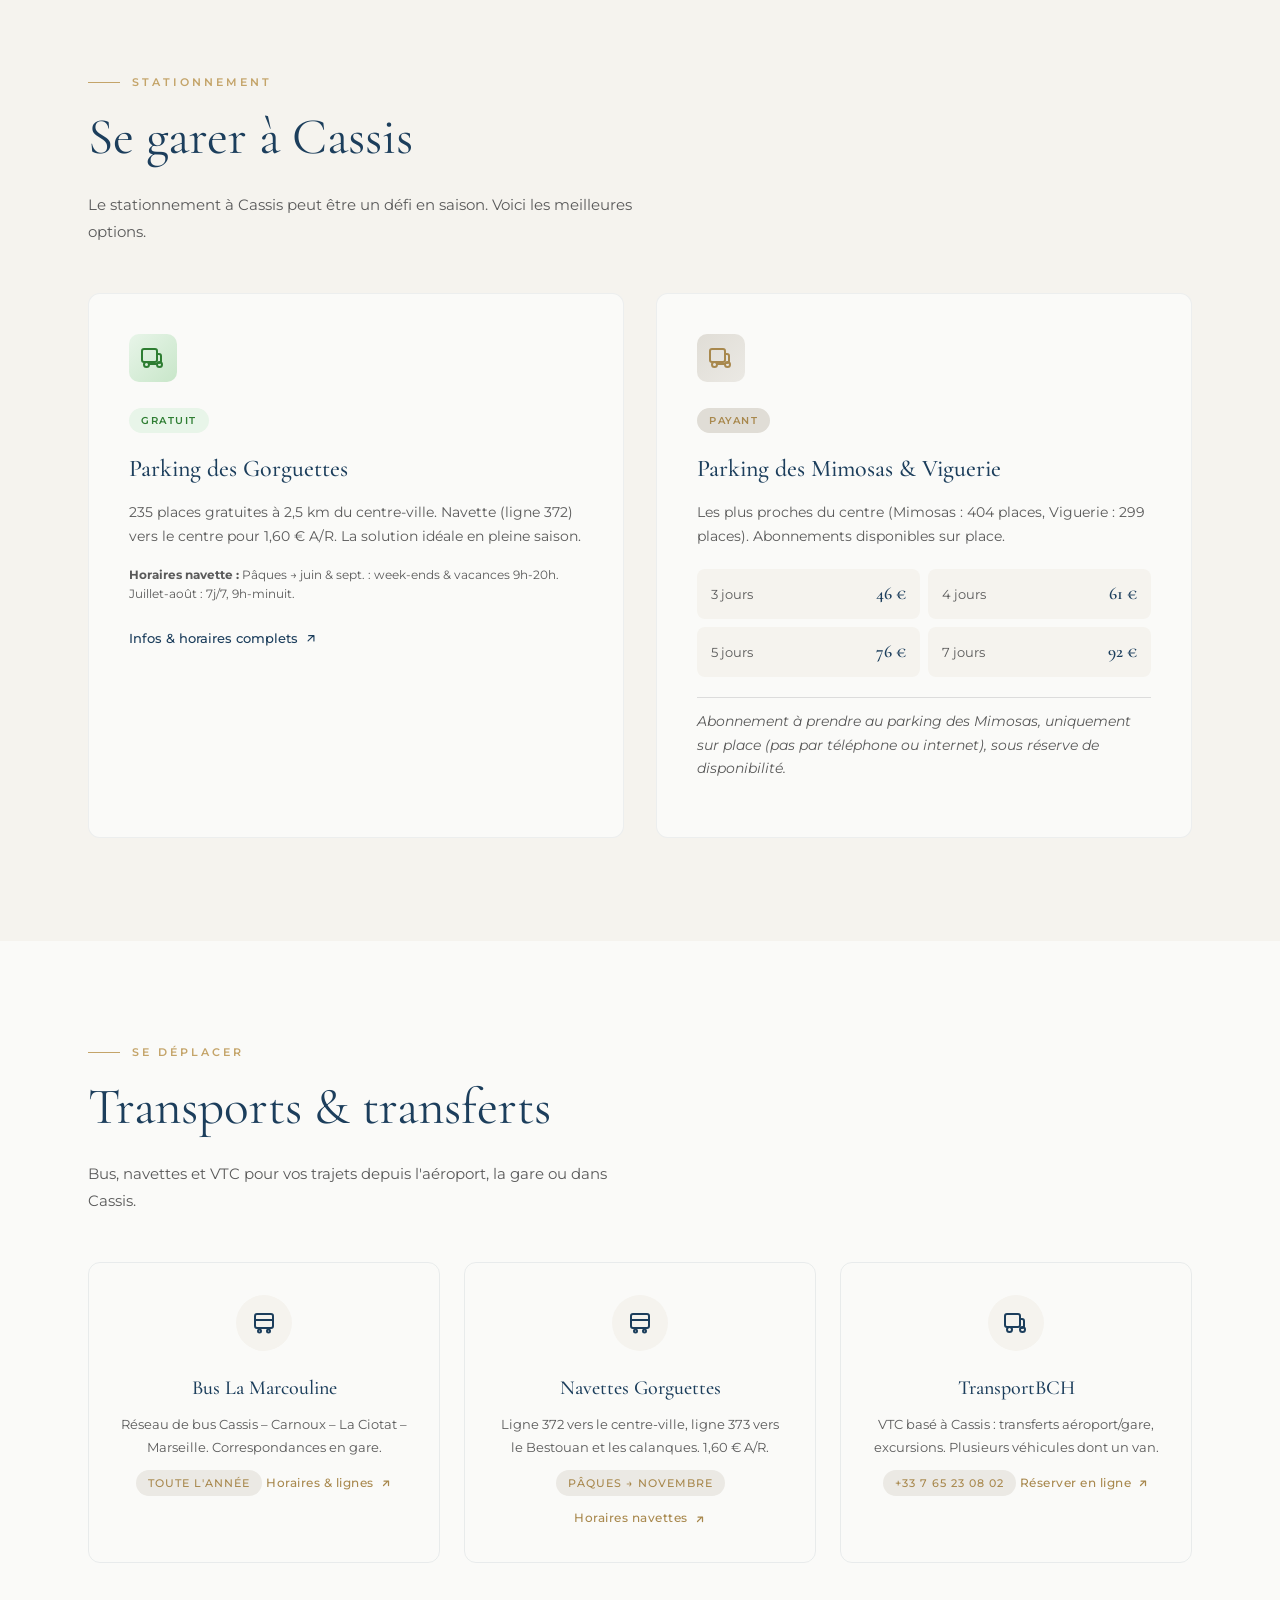
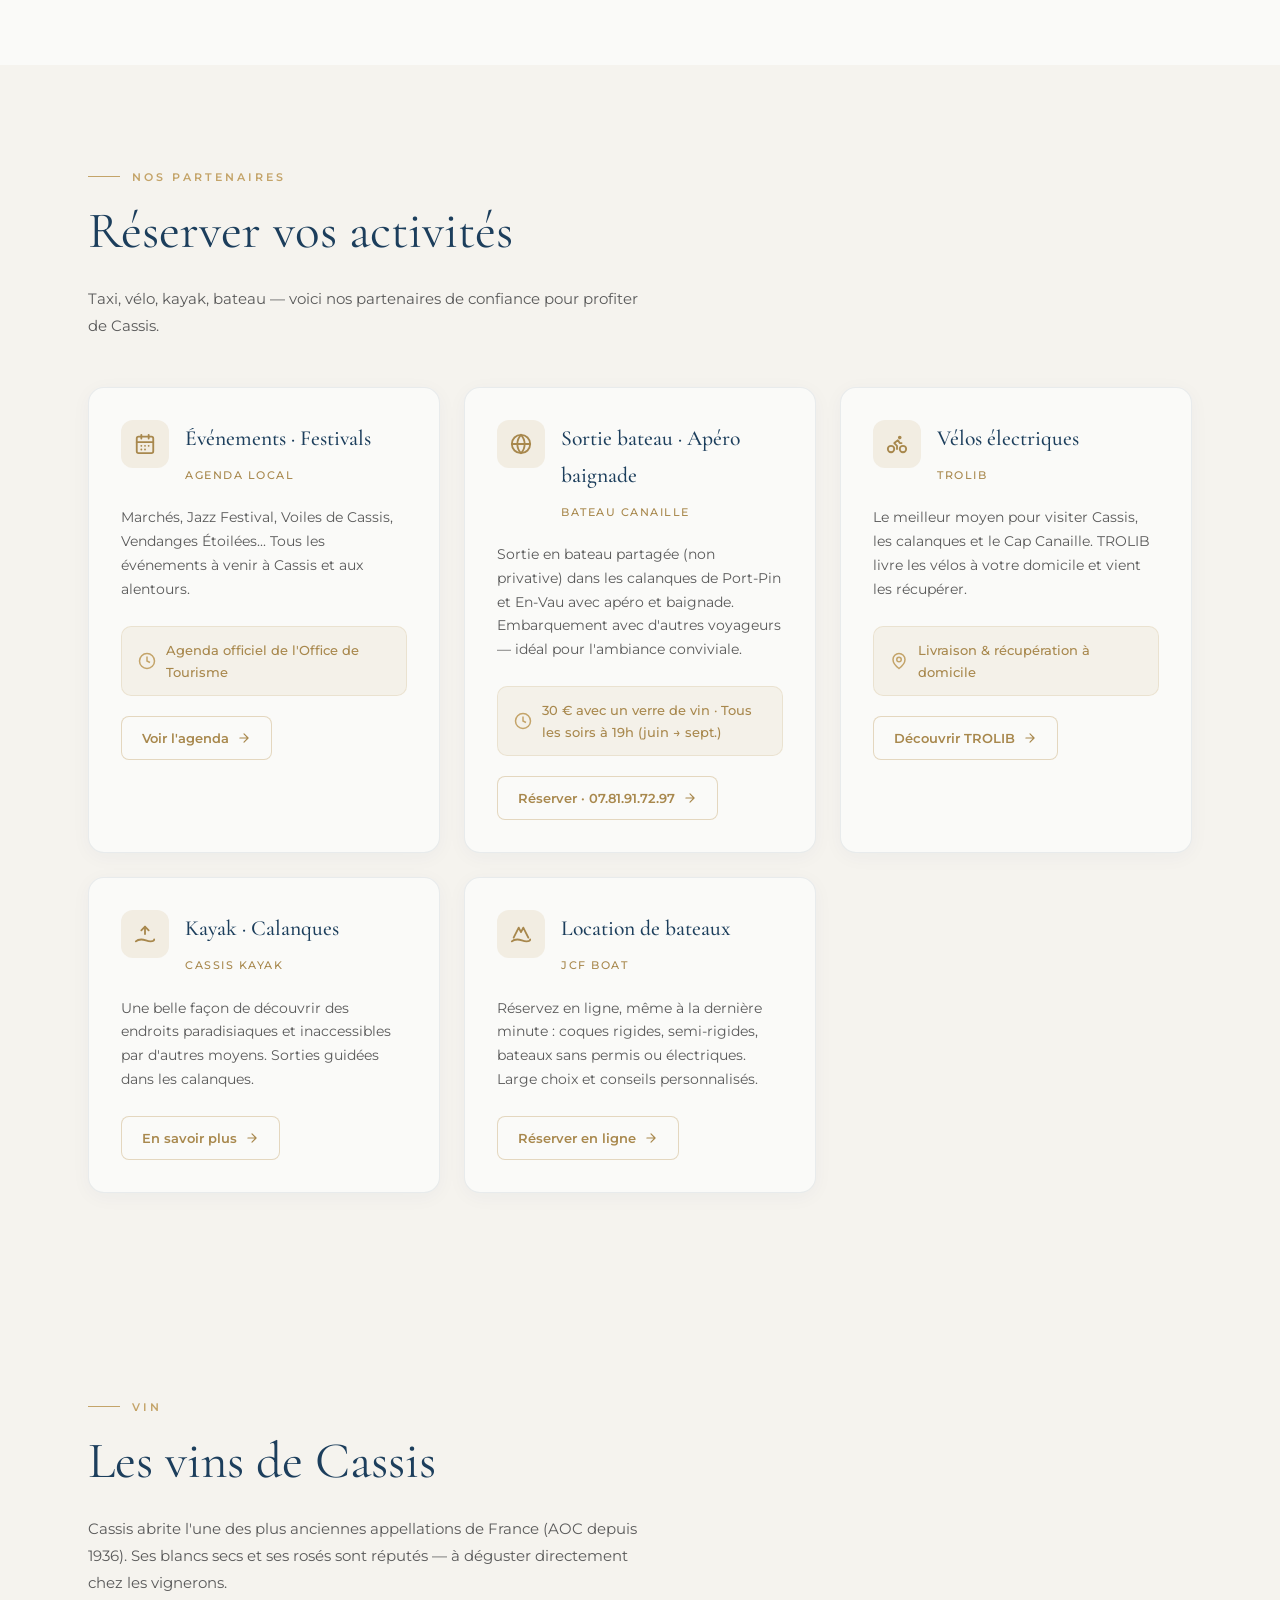
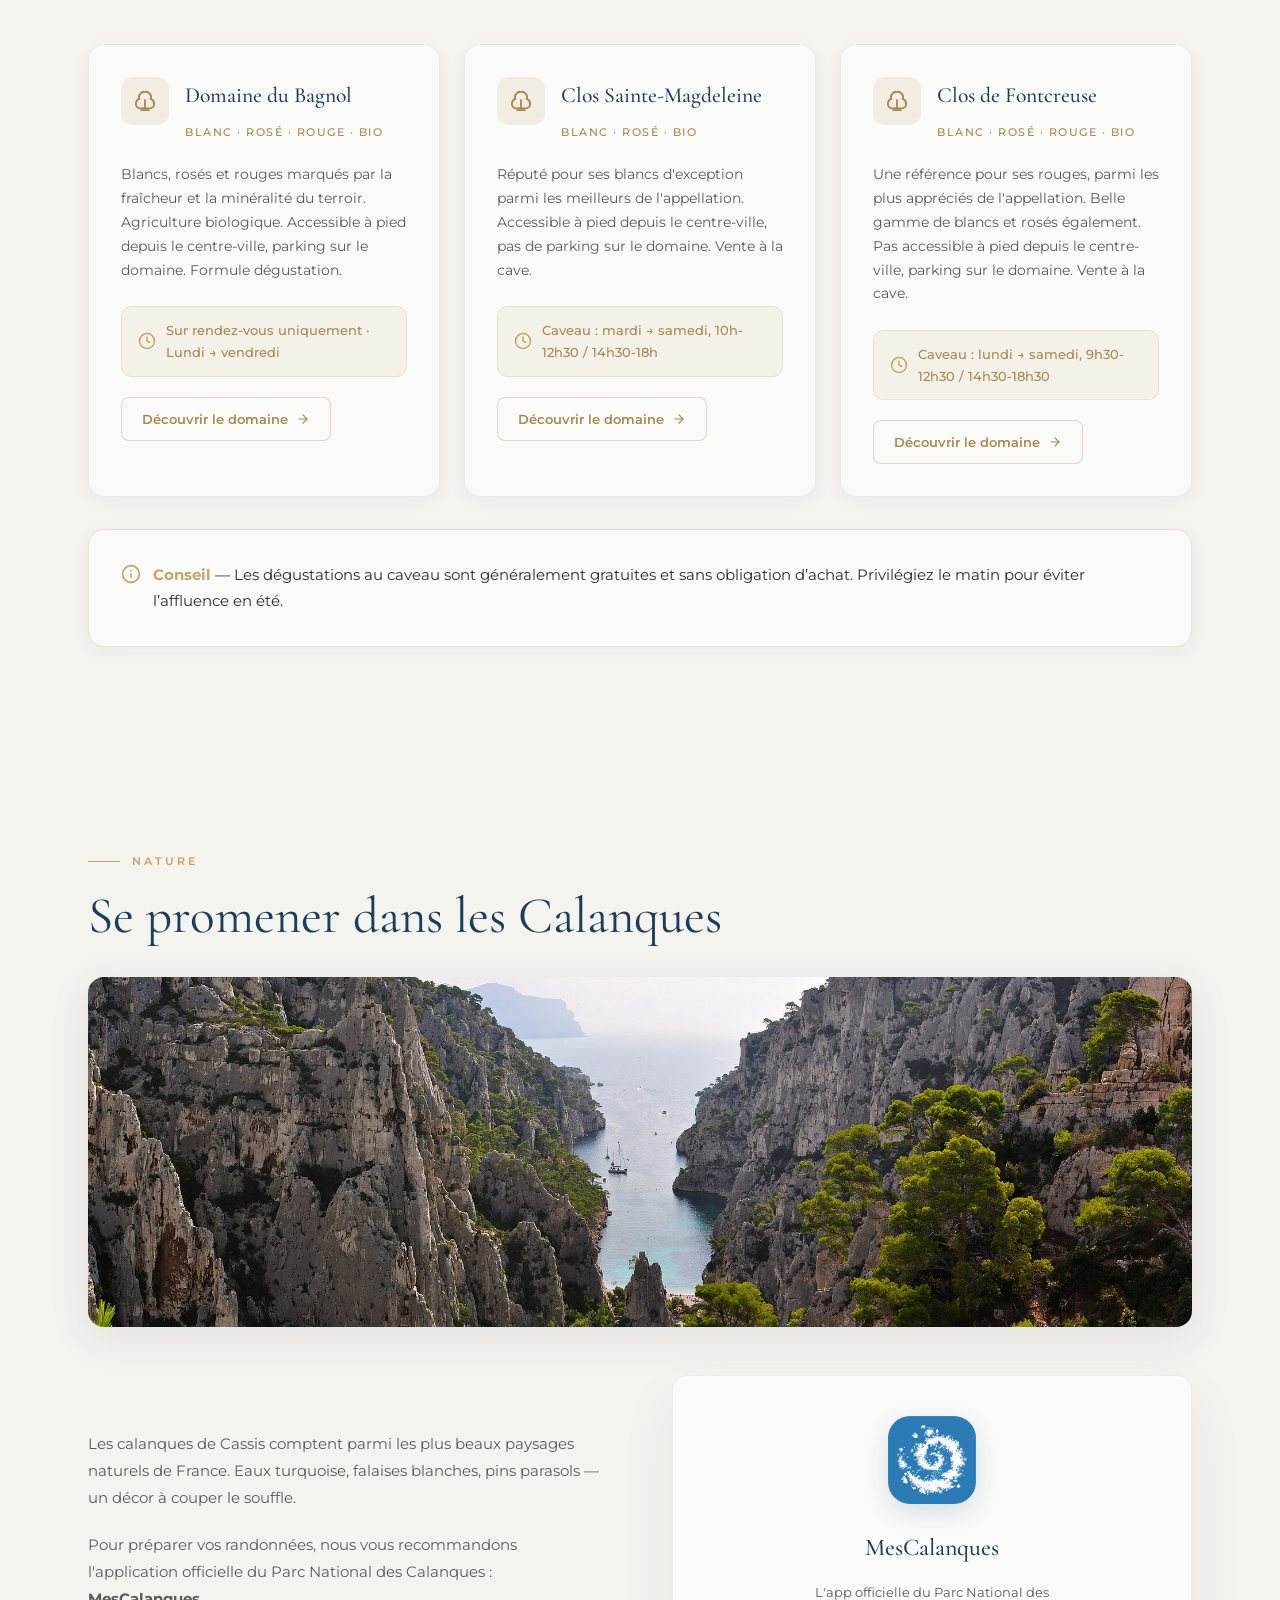
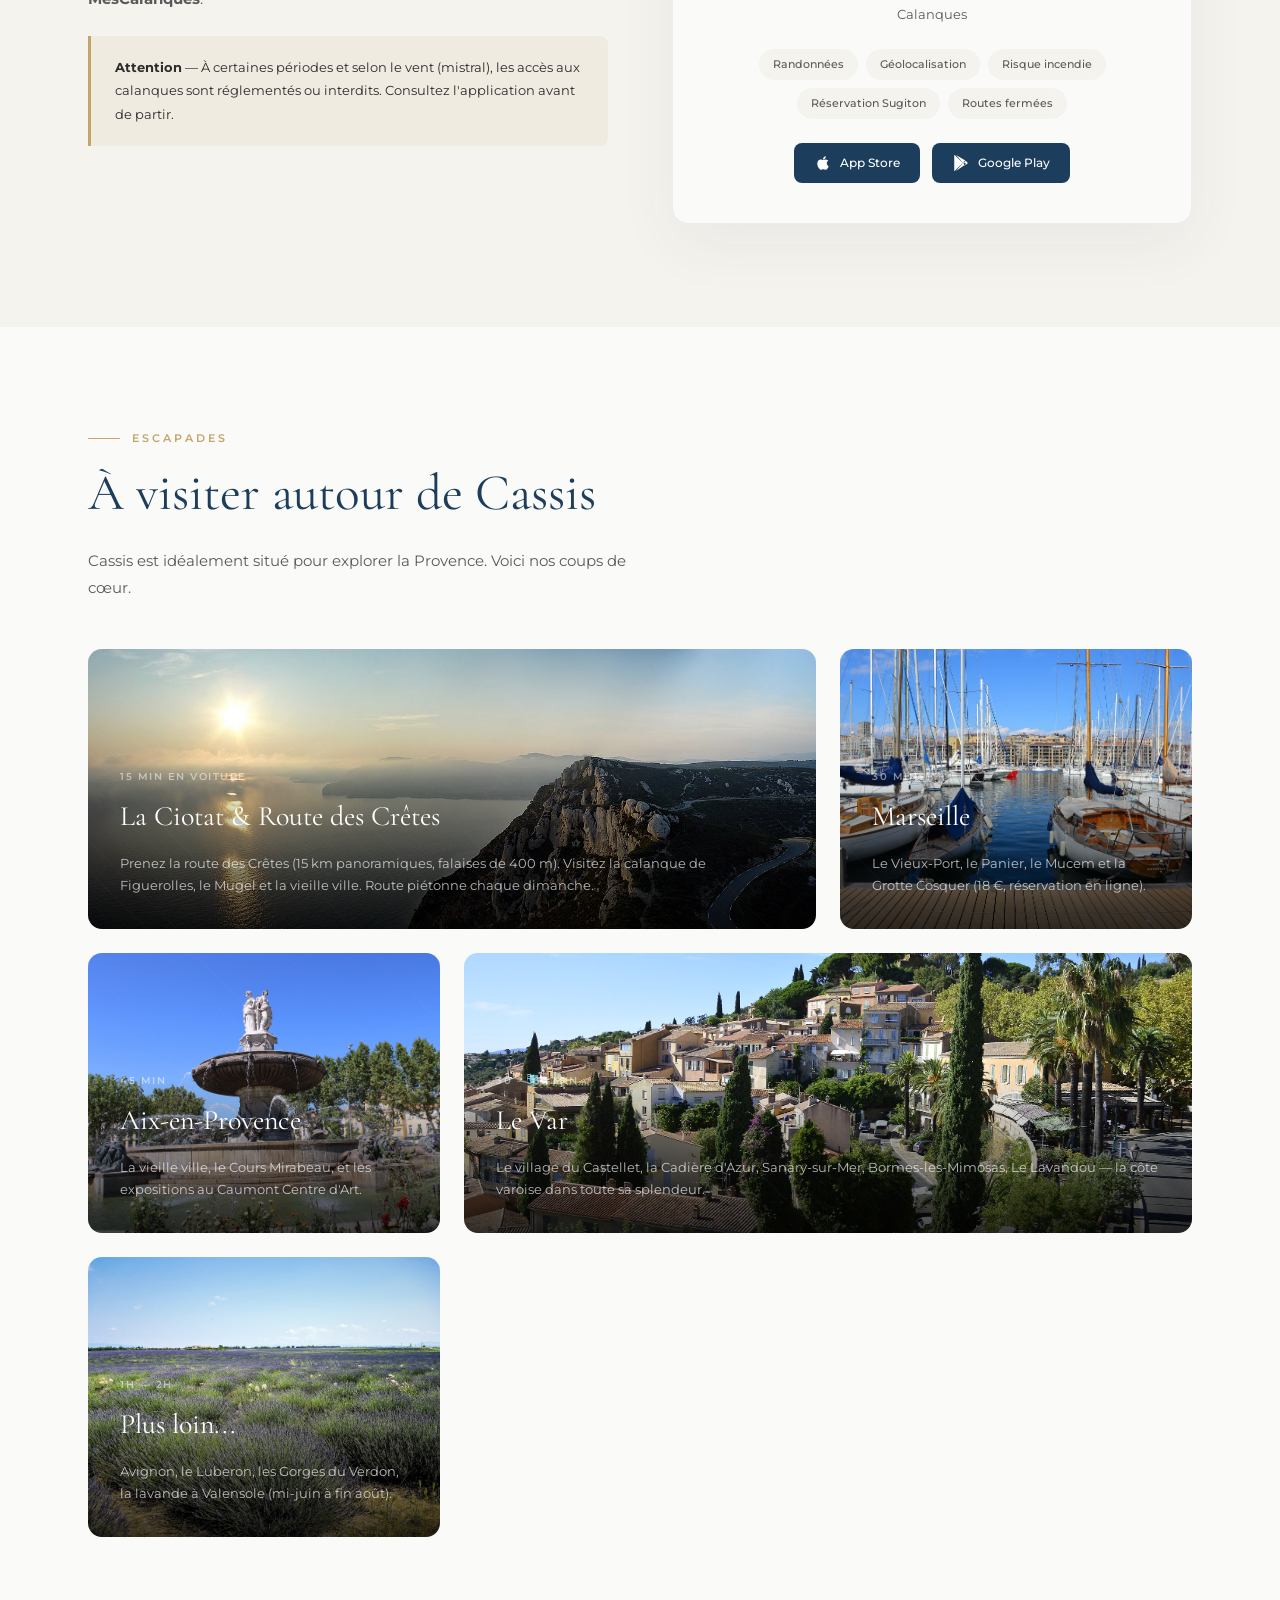
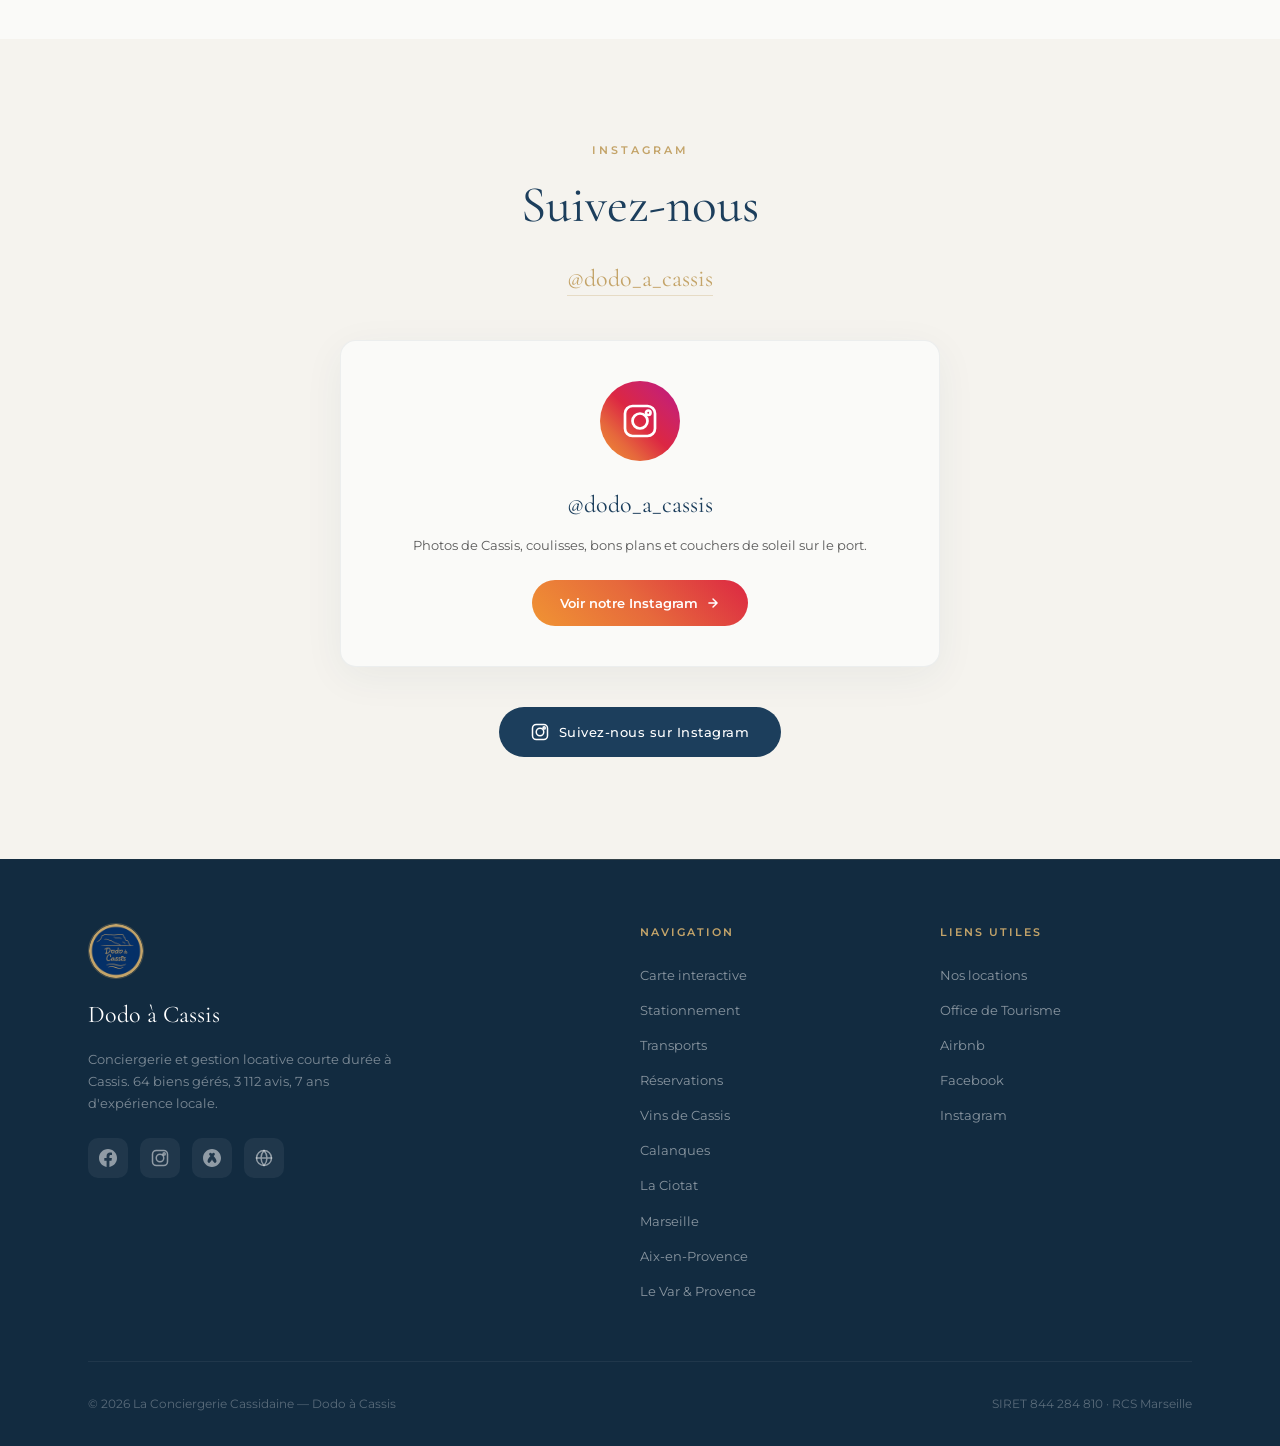
==== commit 2faf7e3f: "Add FR / EN / DE language switch and hreflang links The switch hangs under the nav bar on desktop, s" ====
--- a/index.html
+++ b/index.html
@@ -4,6 +4,10 @@
     <meta charset="UTF-8">
     <meta name="viewport" content="width=device-width, initial-scale=1.0">
     <title>Guide pour séjourner à Cassis — Dodo à Cassis</title>
+    <link rel="alternate" hreflang="fr" href="https://guide.dodo-a-cassis.com/">
+    <link rel="alternate" hreflang="en" href="https://guide.dodo-a-cassis.com/en/">
+    <link rel="alternate" hreflang="de" href="https://guide.dodo-a-cassis.com/de/">
+    <link rel="alternate" hreflang="x-default" href="https://guide.dodo-a-cassis.com/">
     <link rel="icon" href="favicon.ico" type="image/x-icon">
     <link rel="apple-touch-icon" href="apple-touch-icon.png">
     <link rel="preconnect" href="https://fonts.googleapis.com">
@@ -33,6 +37,11 @@
                 <li><a href="#visiter">Visiter</a></li>
                 <li><a href="https://dodo-a-cassis.com" target="_blank">Nos locations</a></li>
             </ul>
+            <div class="lang-switch" role="group" aria-label="Langue">
+                <span class="lang-switch__item lang-switch__item--current" lang="fr" title="Français" aria-current="true">FR</span>
+                <a href="en/index.html" class="lang-switch__item" hreflang="en" lang="en" title="English">EN</a>
+                <a href="de/index.html" class="lang-switch__item" hreflang="de" lang="de" title="Deutsch">DE</a>
+            </div>
             <button class="nav__mobile-toggle" id="mobileToggle" aria-label="Menu">
                 <span></span>
                 <span></span>
@@ -715,6 +724,22 @@
                 navLinks.classList.remove('open');
             });
         });
+
+        // Language switch: open the other language at the section being read
+        const langLinks = document.querySelectorAll('.lang-switch a');
+        const anchoredSections = document.querySelectorAll('section[id]');
+        const syncLangLinks = () => {
+            let hash = anchoredSections.length ? '' : location.hash;
+            anchoredSections.forEach(section => {
+                if (section.getBoundingClientRect().top <= nav.offsetHeight + 1) hash = '#' + section.id;
+            });
+            langLinks.forEach(link => {
+                link.setAttribute('href', link.getAttribute('href').split('#')[0] + hash);
+            });
+        };
+        syncLangLinks();
+        window.addEventListener('scroll', syncLangLinks, { passive: true });
+        window.addEventListener('hashchange', syncLangLinks);
     </script>
 
 </body>
--- a/style.css
+++ b/style.css
@@ -164,6 +164,7 @@
 }
 
 .nav__inner {
+    position: relative;
     max-width: 1200px;
     margin: 0 auto;
     padding: 0 clamp(1.5rem, 4vw, 3rem);
@@ -264,6 +265,48 @@
 .nav__mobile-toggle.active span:nth-child(2) { opacity: 0; }
 .nav__mobile-toggle.active span:nth-child(3) {
     bottom: 50%; transform: translateY(50%) rotate(-45deg);
+}
+
+/* ========================================
+   LANGUAGE SWITCH
+   ======================================== */
+/* Desktop: a tab hanging under the nav bar, so the links keep their room */
+.lang-switch {
+    position: absolute;
+    top: 100%;
+    right: clamp(1.5rem, 4vw, 3rem);
+    display: flex;
+    align-items: center;
+    gap: 2px;
+    padding: 5px 6px 6px;
+    background: rgba(250, 250, 248, 0.96);
+    border: 1px solid rgba(28, 62, 92, 0.06);
+    border-top: none;
+    border-radius: 0 0 12px 12px;
+    box-shadow: 0 10px 24px rgba(28, 62, 92, 0.08);
+}
+
+.lang-switch__item {
+    font-family: var(--font-body);
+    font-size: 11px;
+    font-weight: 600;
+    letter-spacing: 1.5px;
+    line-height: 1;
+    text-transform: uppercase;
+    color: var(--text-light);
+    padding: 5px 7px 5px 8.5px;
+    border-radius: 20px;
+    transition: color 0.3s ease, background 0.3s ease;
+}
+
+a.lang-switch__item:hover {
+    color: var(--blue);
+    background: var(--sand-light);
+}
+
+.lang-switch__item--current {
+    background: var(--gold);
+    color: var(--blue-dark);
 }
 
 /* ========================================
@@ -1538,6 +1581,22 @@
         display: block;
     }
 
+    .lang-switch {
+        position: static;
+        margin-left: auto;
+        margin-right: 12px;
+        padding: 0;
+        gap: 0;
+        background: none;
+        border: none;
+        box-shadow: none;
+    }
+
+    .lang-switch__item {
+        padding: 5px 5px 5px 6px;
+        letter-spacing: 1px;
+    }
+
     .hero__deco {
         display: none;
     }
@@ -1603,3 +1662,10 @@
         text-align: center;
     }
 }
+
+@media (max-width: 359px) {
+    /* Leave room for the language switch: the round logo already reads Dodo à Cassis */
+    .nav__logo-text {
+        display: none;
+    }
+}
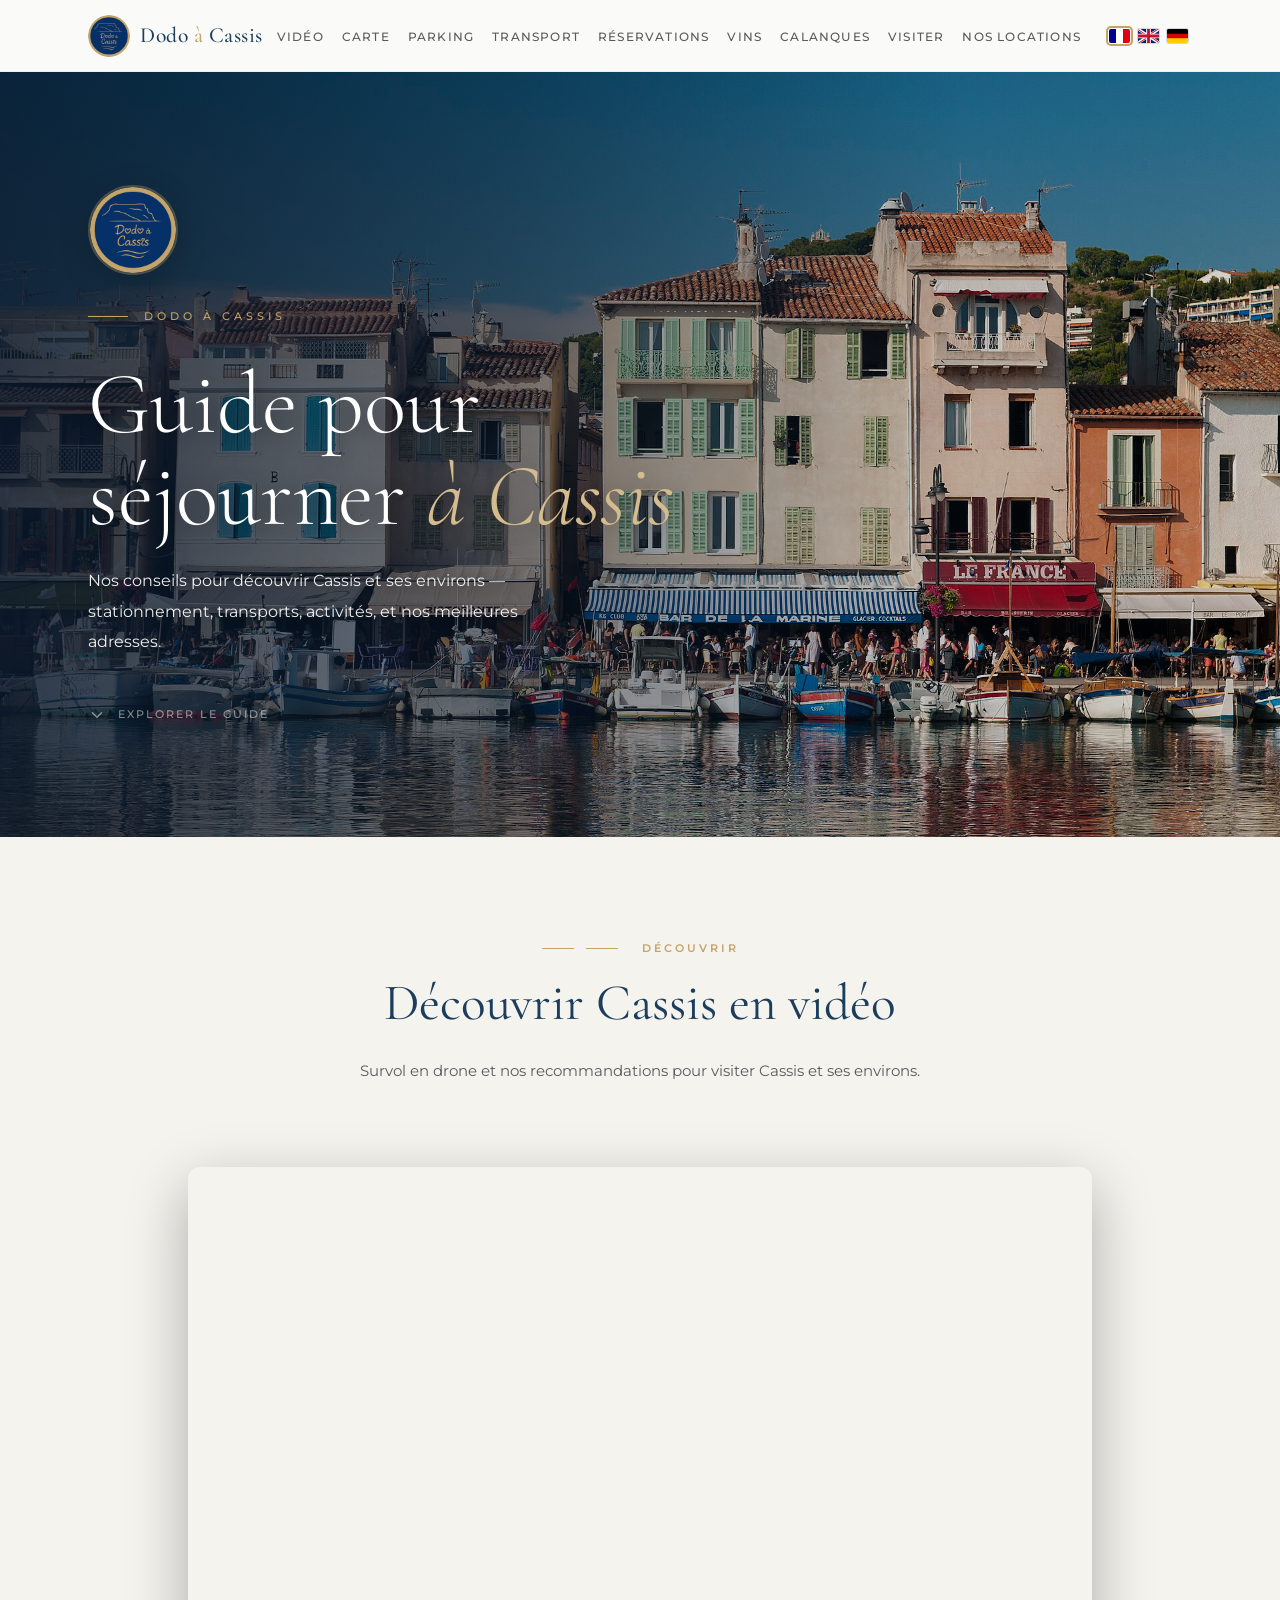
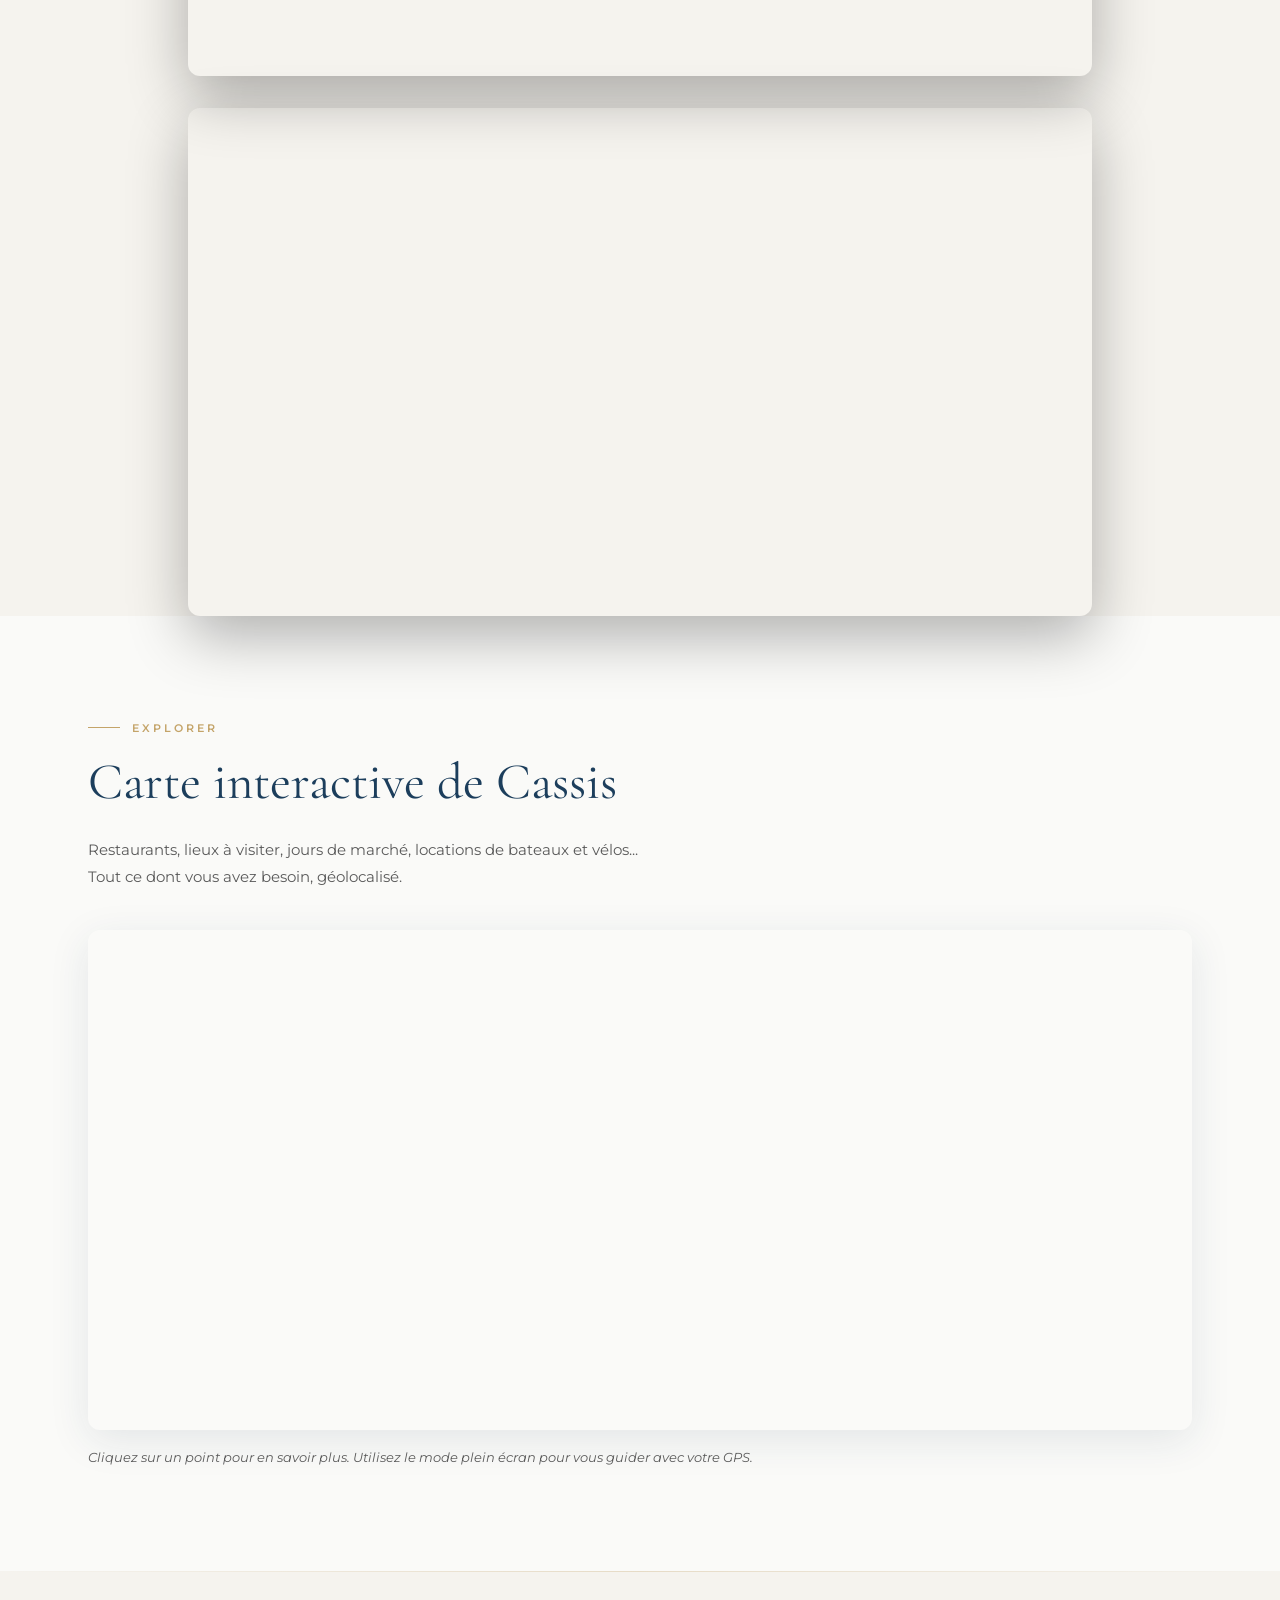
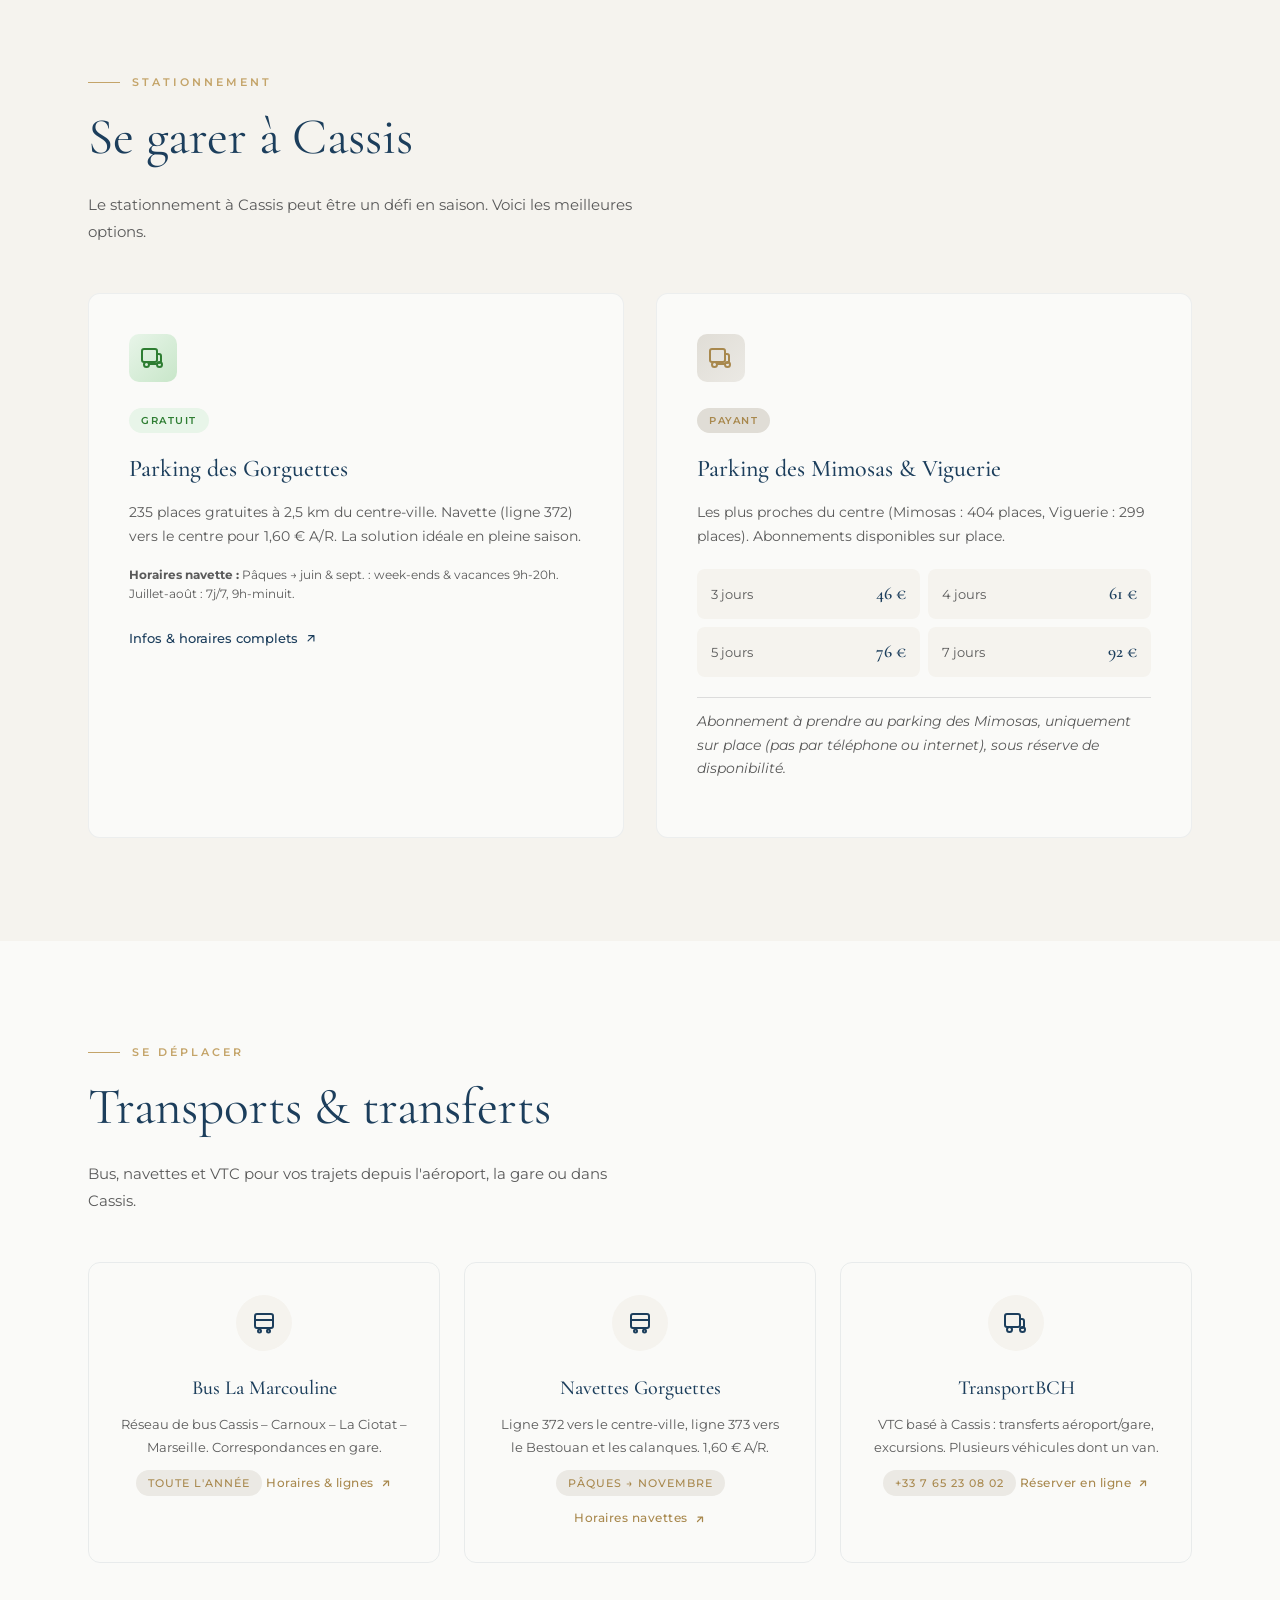
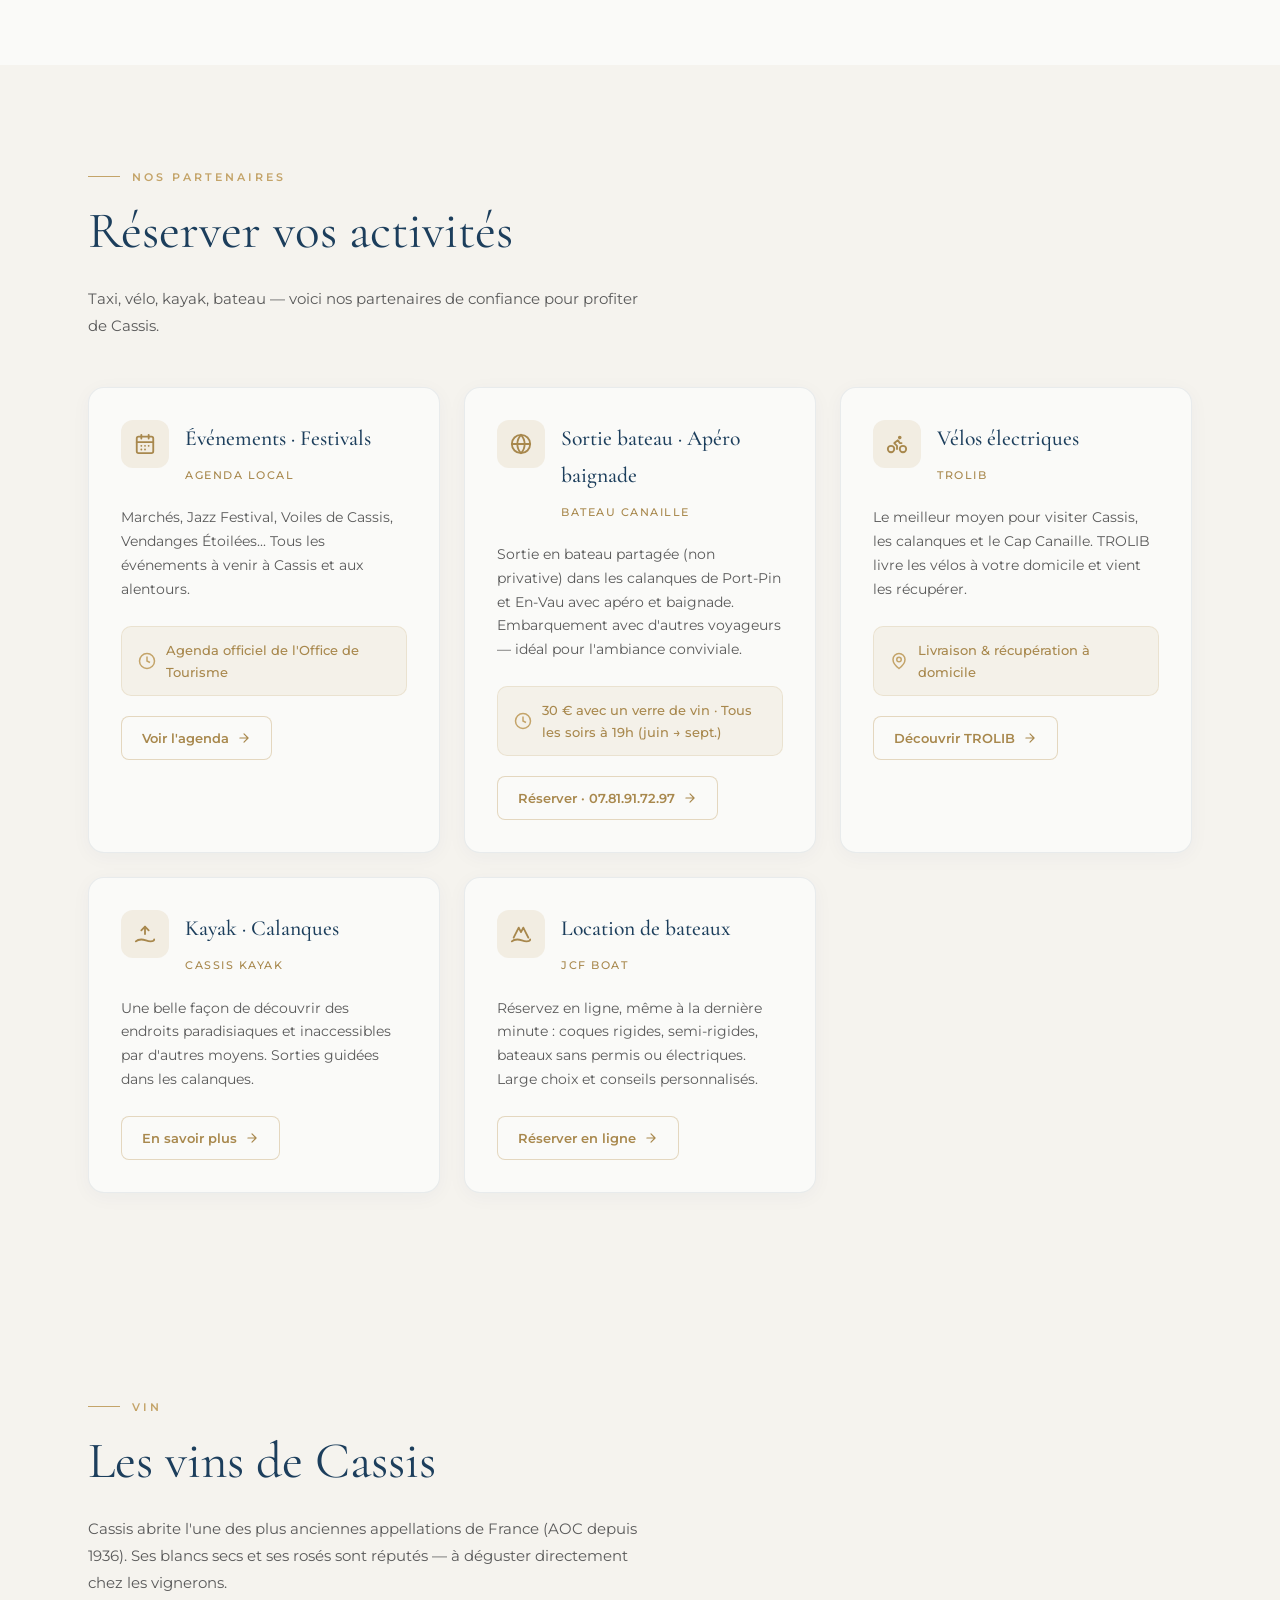
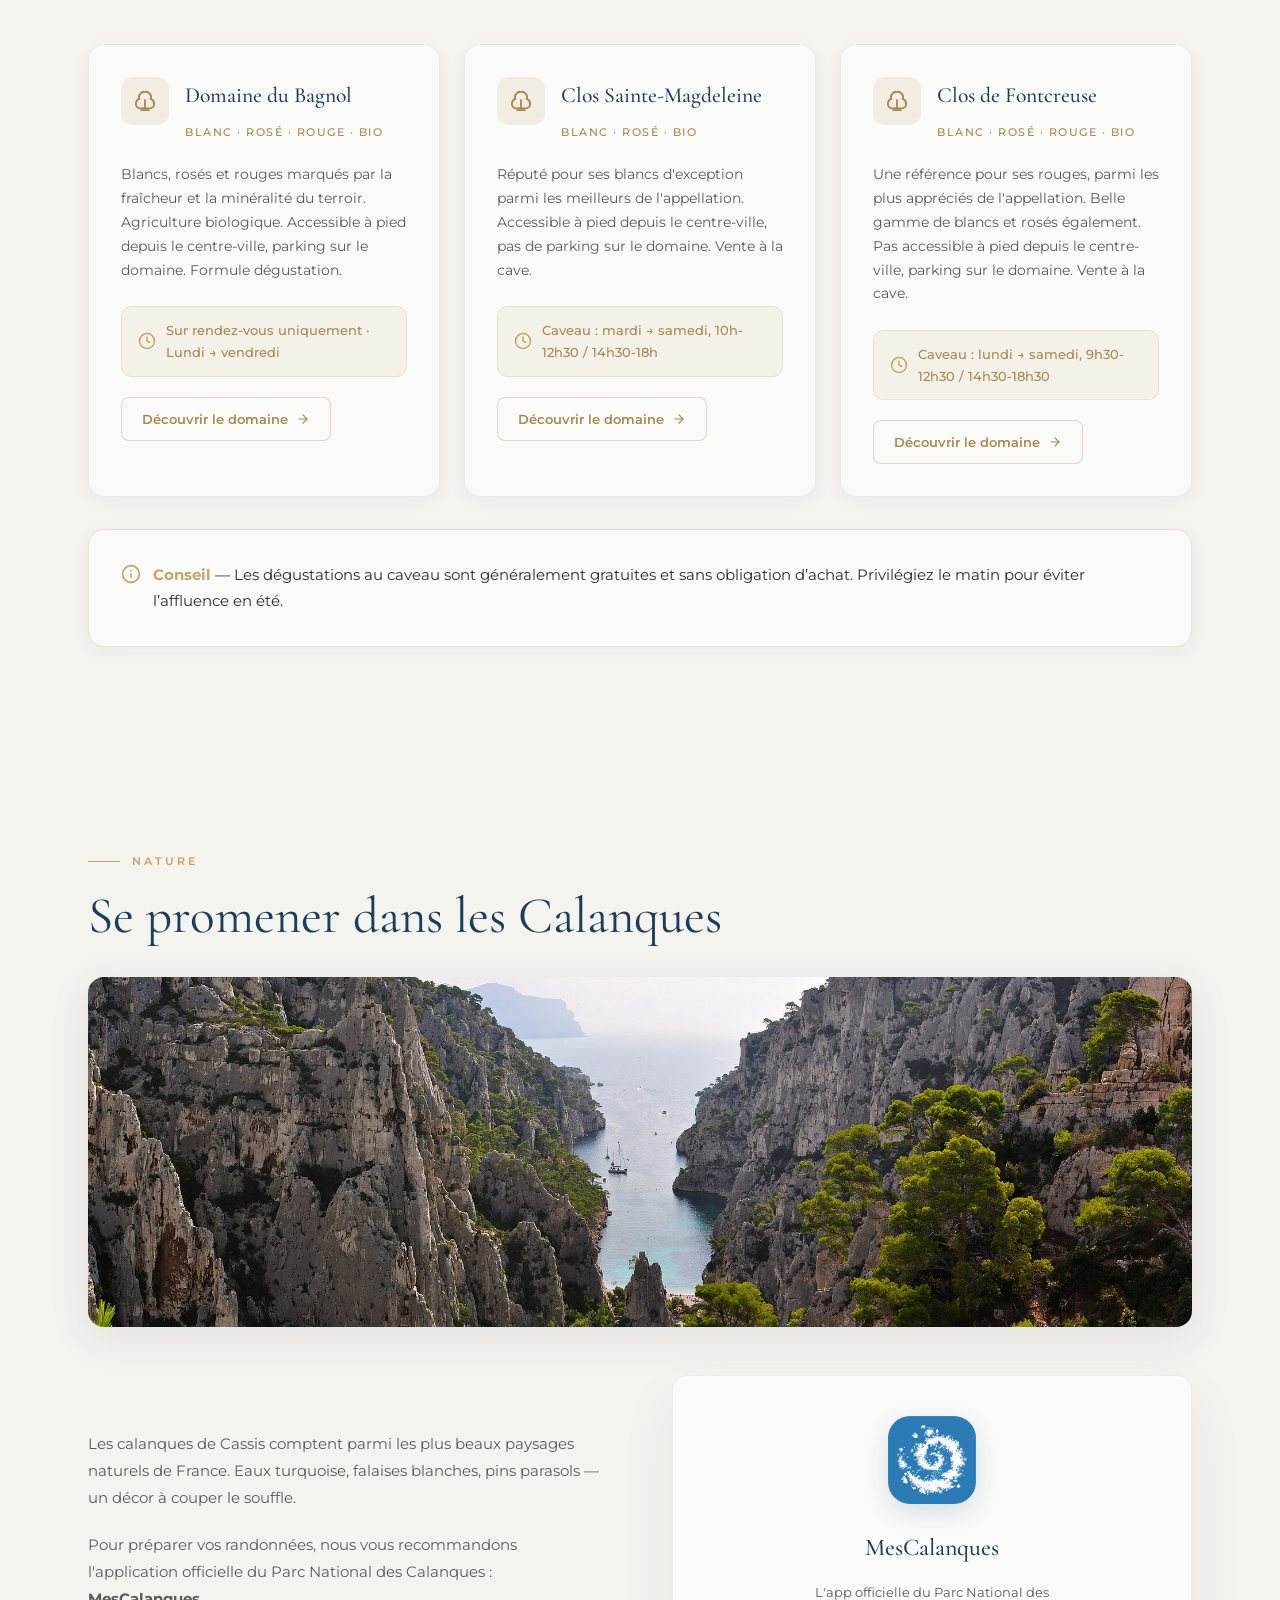
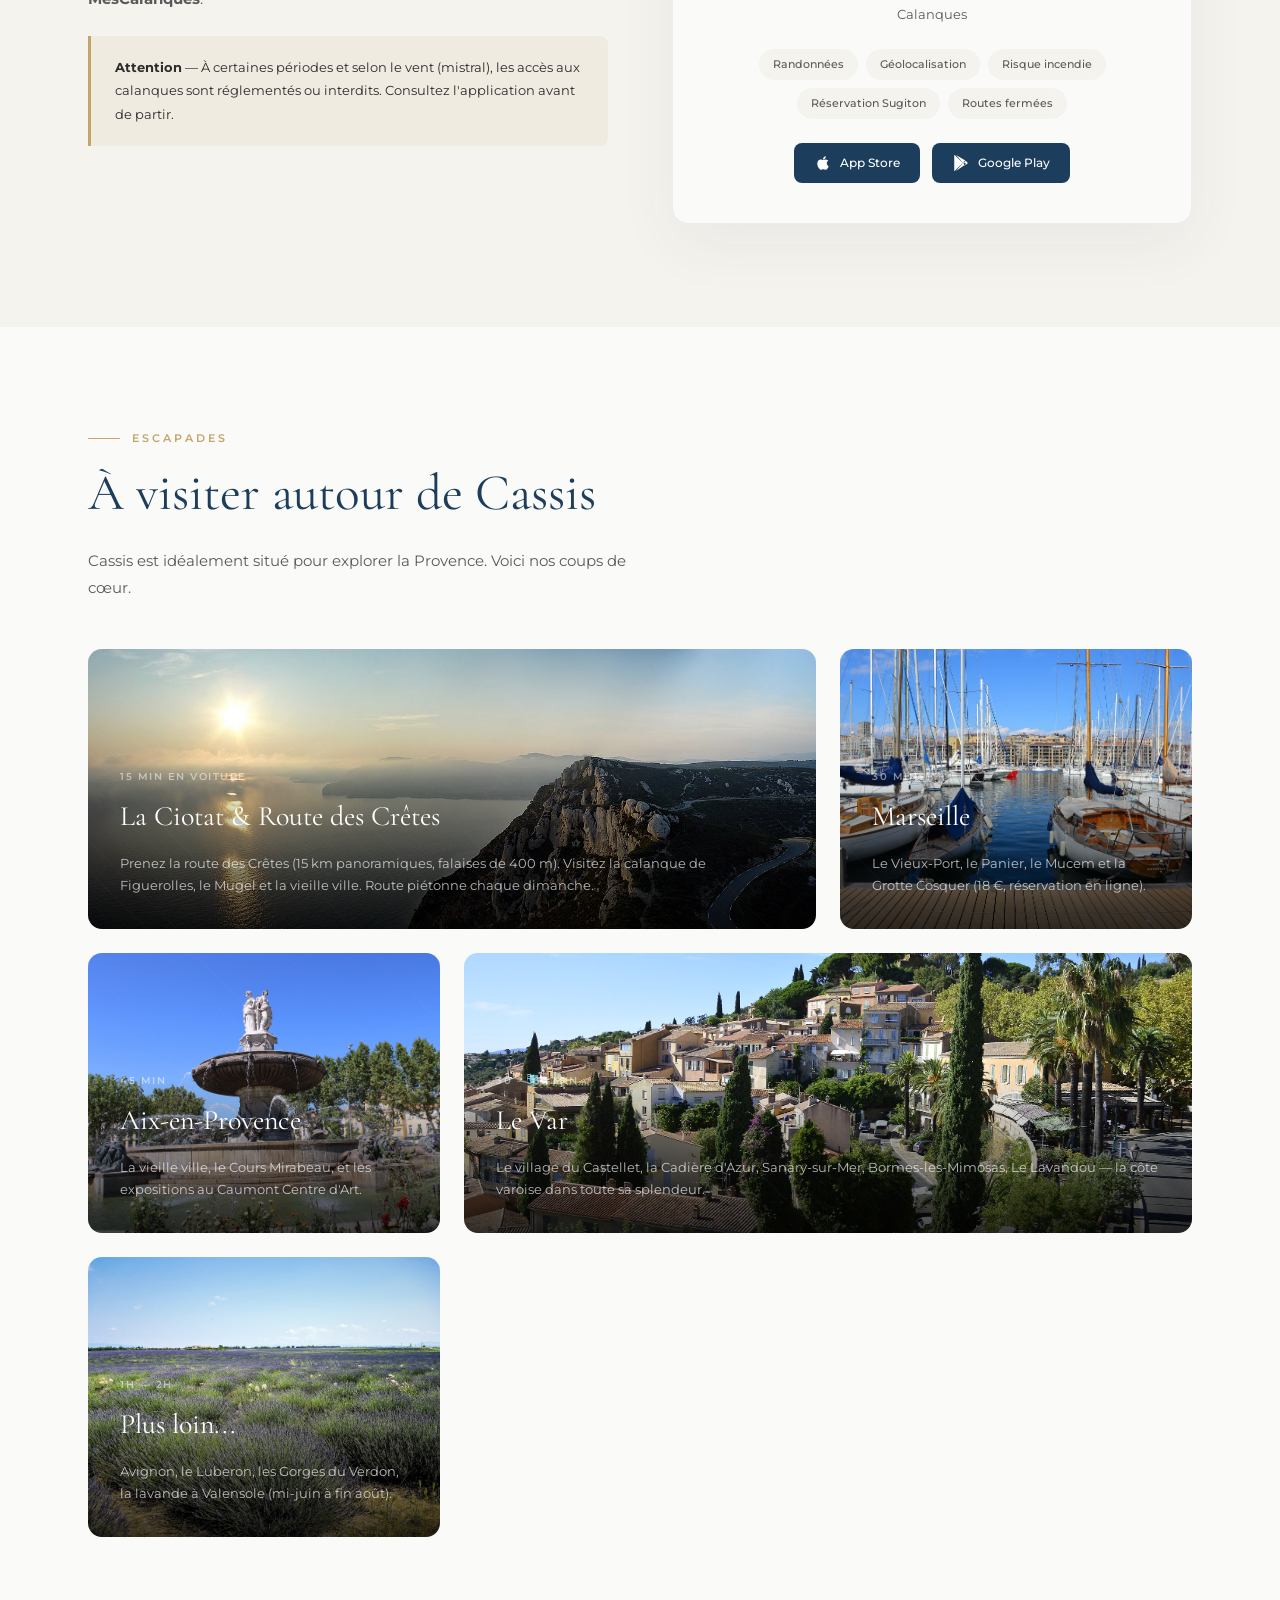
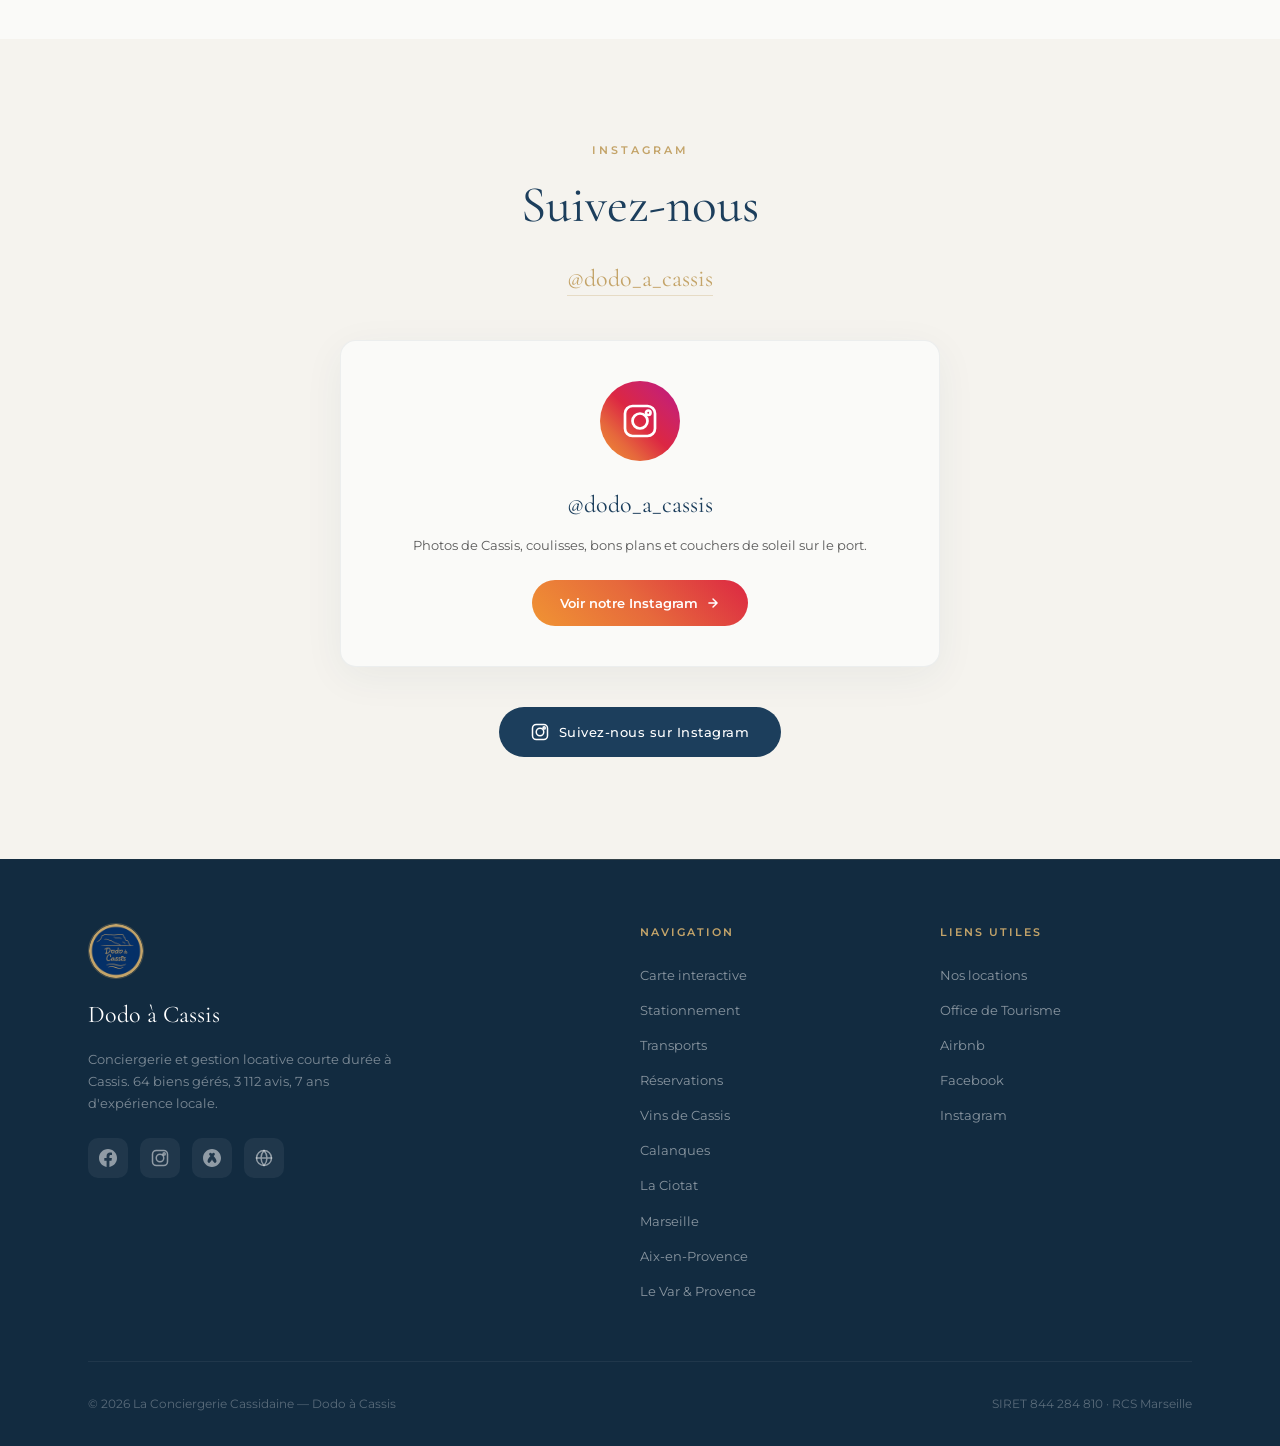
==== commit 77abc238: "Replace the FR / EN / DE text switch with flags in the navigation bar Three local SVG flags (France," ====
--- a/index.html
+++ b/index.html
@@ -38,9 +38,9 @@
                 <li><a href="https://dodo-a-cassis.com" target="_blank">Nos locations</a></li>
             </ul>
             <div class="lang-switch" role="group" aria-label="Langue">
-                <span class="lang-switch__item lang-switch__item--current" lang="fr" title="Français" aria-current="true">FR</span>
-                <a href="en/index.html" class="lang-switch__item" hreflang="en" lang="en" title="English">EN</a>
-                <a href="de/index.html" class="lang-switch__item" hreflang="de" lang="de" title="Deutsch">DE</a>
+                <a href="index.html" class="lang-switch__item lang-switch__item--current" hreflang="fr" lang="fr" title="Français" aria-label="Français" aria-current="page"><img src="flags/fr.svg" alt="Français" width="21" height="14" class="lang-switch__flag"></a>
+                <a href="en/index.html" class="lang-switch__item" hreflang="en" lang="en" title="English" aria-label="English"><img src="flags/gb.svg" alt="English" width="21" height="14" class="lang-switch__flag"></a>
+                <a href="de/index.html" class="lang-switch__item" hreflang="de" lang="de" title="Deutsch" aria-label="Deutsch"><img src="flags/de.svg" alt="Deutsch" width="21" height="14" class="lang-switch__flag"></a>
             </div>
             <button class="nav__mobile-toggle" id="mobileToggle" aria-label="Menu">
                 <span></span>
--- a/style.css
+++ b/style.css
@@ -164,7 +164,6 @@
 }
 
 .nav__inner {
-    position: relative;
     max-width: 1200px;
     margin: 0 auto;
     padding: 0 clamp(1.5rem, 4vw, 3rem);
@@ -200,17 +199,19 @@
     color: var(--gold);
 }
 
+/* Gap, size and tracking let the logo, the nine links of the home page and the flags share one line */
 .nav__links {
     display: flex;
-    gap: 2rem;
+    gap: 1.125rem;
+    margin-left: auto;
     list-style: none;
 }
 
 .nav__links a {
     font-family: var(--font-body);
-    font-size: 12px;
-    font-weight: 500;
-    letter-spacing: 1.5px;
+    font-size: 11.5px;
+    font-weight: 500;
+    letter-spacing: 1.2px;
     text-transform: uppercase;
     color: var(--text-light);
     position: relative;
@@ -270,43 +271,37 @@
 /* ========================================
    LANGUAGE SWITCH
    ======================================== */
-/* Desktop: a tab hanging under the nav bar, so the links keep their room */
+/* Three flags at the end of the bar (France, United Kingdom, Germany), the current language ringed in gold */
 .lang-switch {
-    position: absolute;
-    top: 100%;
-    right: clamp(1.5rem, 4vw, 3rem);
-    display: flex;
-    align-items: center;
-    gap: 2px;
-    padding: 5px 6px 6px;
-    background: rgba(250, 250, 248, 0.96);
-    border: 1px solid rgba(28, 62, 92, 0.06);
-    border-top: none;
-    border-radius: 0 0 12px 12px;
-    box-shadow: 0 10px 24px rgba(28, 62, 92, 0.08);
+    display: flex;
+    flex-shrink: 0;
+    align-items: center;
+    margin-left: 1.5rem;
 }
 
 .lang-switch__item {
-    font-family: var(--font-body);
-    font-size: 11px;
-    font-weight: 600;
-    letter-spacing: 1.5px;
-    line-height: 1;
-    text-transform: uppercase;
-    color: var(--text-light);
-    padding: 5px 7px 5px 8.5px;
-    border-radius: 20px;
-    transition: color 0.3s ease, background 0.3s ease;
-}
-
-a.lang-switch__item:hover {
-    color: var(--blue);
-    background: var(--sand-light);
-}
-
-.lang-switch__item--current {
-    background: var(--gold);
-    color: var(--blue-dark);
+    display: block;
+    padding: 5px 4px;
+    border-radius: 4px;
+}
+
+.lang-switch__flag {
+    display: block;
+    width: 21px;
+    height: 14px;
+    border-radius: 2px;
+    /* A hairline keeps the white of the flags apart from the white bar */
+    box-shadow: 0 0 0 1px rgba(28, 62, 92, 0.18);
+    transition: box-shadow 0.3s ease;
+}
+
+.lang-switch__item:hover .lang-switch__flag {
+    box-shadow: 0 0 0 1px var(--white), 0 0 0 3px rgba(28, 62, 92, 0.3);
+}
+
+.lang-switch__item--current .lang-switch__flag,
+.lang-switch__item--current:hover .lang-switch__flag {
+    box-shadow: 0 0 0 1px var(--white), 0 0 0 3px var(--gold);
 }
 
 /* ========================================
@@ -1549,14 +1544,20 @@
 /* ========================================
    RESPONSIVE
    ======================================== */
-@media (max-width: 968px) {
+/* Below 1200px the nine links of the home page no longer fit on one line next to the logo and the
+   flags: they move into the menu panel, the flags stay in the bar */
+@media (max-width: 1199px) {
     .nav__links {
         display: none;
         position: fixed;
         top: var(--nav-height);
         left: 0;
         right: 0;
-        bottom: 0;
+        /* The backdrop-filter of .nav makes it the containing block of this fixed panel: bottom: 0
+           would end the panel at the bottom of the bar, so its height comes from the viewport */
+        height: calc(100vh - var(--nav-height));
+        height: calc(100dvh - var(--nav-height));
+        overflow-y: auto;
         background: var(--white);
         flex-direction: column;
         padding: 2rem;
@@ -1575,6 +1576,7 @@
         display: block;
         padding: 1rem 0;
         font-size: 14px;
+        letter-spacing: 1.5px;
     }
 
     .nav__mobile-toggle {
@@ -1582,21 +1584,17 @@
     }
 
     .lang-switch {
-        position: static;
         margin-left: auto;
-        margin-right: 12px;
-        padding: 0;
-        gap: 0;
-        background: none;
-        border: none;
-        box-shadow: none;
-    }
-
+        margin-right: 8px;
+    }
+
+    /* Taller touch targets, still inside the bar */
     .lang-switch__item {
-        padding: 5px 5px 5px 6px;
-        letter-spacing: 1px;
-    }
-
+        padding: 11px 4.5px;
+    }
+}
+
+@media (max-width: 968px) {
     .hero__deco {
         display: none;
     }
